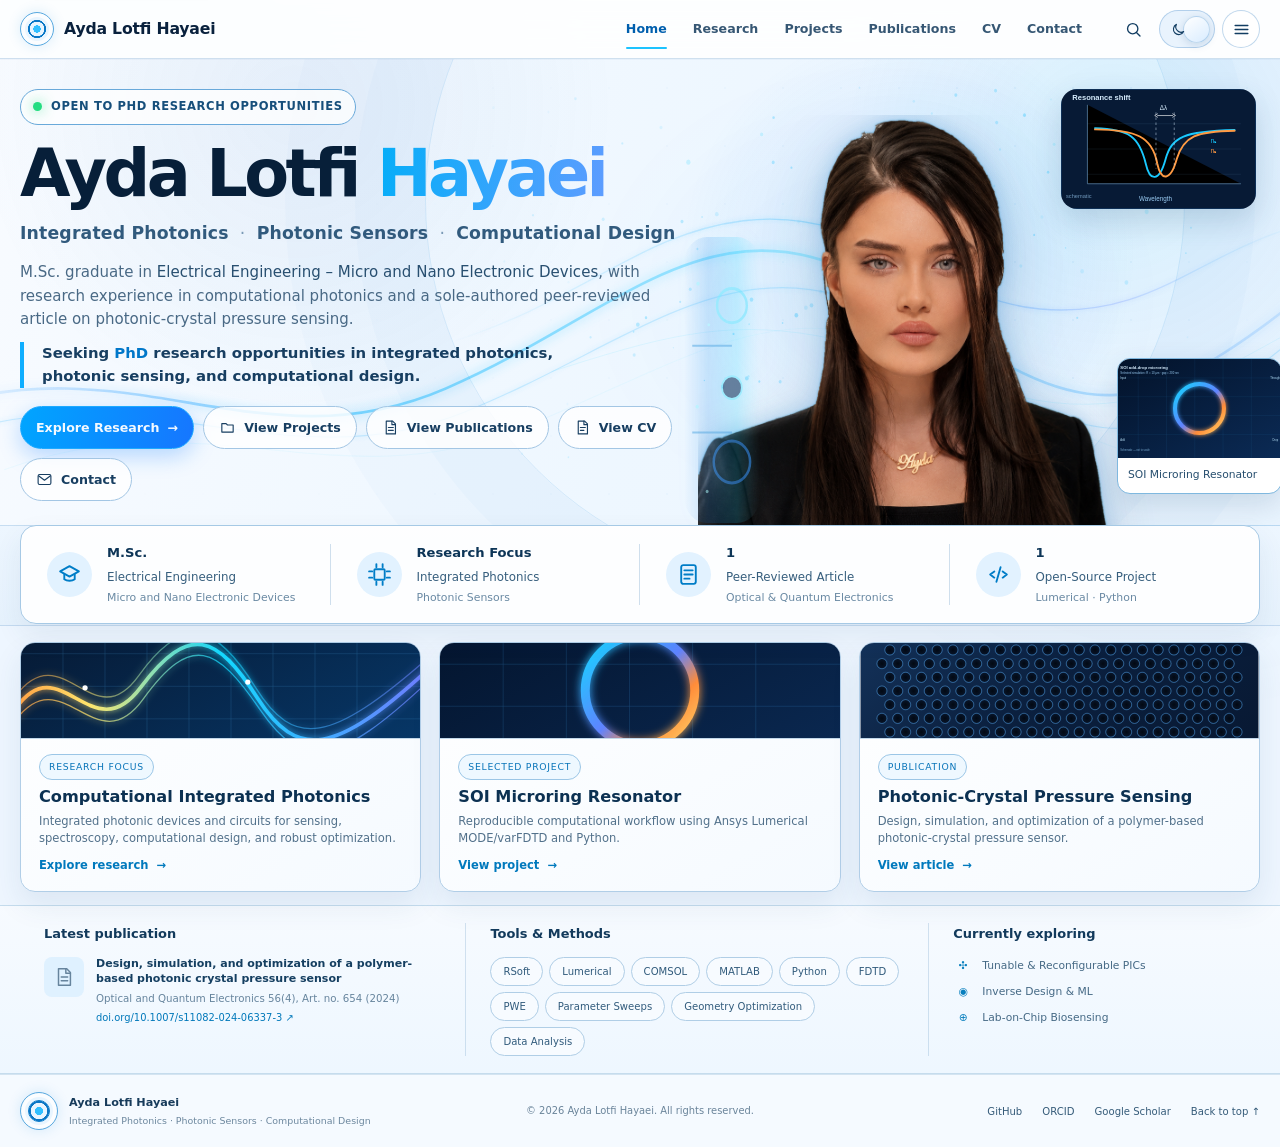
==== index.html @ 3aae4745 "Publish academic website v5" ====
<!DOCTYPE html>

<html data-theme="light" lang="en">
<head>
<meta charset="utf-8"/>
<meta content="width=device-width, initial-scale=1" name="viewport"/>
<meta content="Academic website of Ayda Lotfi Hayaei — integrated photonics, photonic sensors, computational design, peer-reviewed research, and reproducible photonics projects." name="description"/>
<meta content="light dark" name="color-scheme"/>
<meta content="#eef6ff" name="theme-color"/>
<title>Ayda Lotfi Hayaei | Integrated Photonics &amp; Photonic Sensors</title>
<link href="/favicon.svg" rel="icon" type="image/svg+xml"/>
<link href="/favicon.ico" rel="icon" sizes="any"/>
<script>(function(){document.documentElement.classList.add('js');try{var s=localStorage.getItem('ayda-theme');document.documentElement.dataset.theme=s||'light';}catch(e){document.documentElement.dataset.theme='light';}})();</script>
<link href="/assets/css/main.css" rel="stylesheet"/>
<script type="application/ld+json">{
  "@context":"https://schema.org",
  "@type":"Person",
  "name":"Ayda Lotfi Hayaei",
  "url":"https://aydalotfihayaei.github.io/",
  "email":"mailto:ayda.lotfi.hayaei@gmail.com",
  "sameAs":[
    "https://orcid.org/0009-0008-3706-7934",
    "https://scholar.google.com/citations?user=SgECeIUAAAAJ",
    "https://github.com/aydalotfihayaei"
  ],
  "knowsAbout":["Integrated photonics","Photonic sensors","Computational photonics","Photonic crystals","Microring resonators"]
}</script>
</head>
<body class="home-v3" id="top">
<a class="skip-link" href="#main-content">Skip to main content</a>
<header class="site-header" data-site-header="">
<div class="site-header__inner">
<a aria-label="Ayda Lotfi Hayaei home" class="site-brand" href="/">
<span aria-hidden="true" class="site-brand__mark"><span></span></span>
<span class="site-brand__text">Ayda Lotfi Hayaei</span>
</a>
<nav aria-label="Primary navigation" class="site-nav" data-site-nav="" id="primary-navigation">
<ul class="site-nav__list">
<li><a aria-current="page" class="site-nav__link" href="/">Home</a></li>
<li><a class="site-nav__link" href="/research/">Research</a></li>
<li><a class="site-nav__link" href="/projects/">Projects</a></li>
<li><a class="site-nav__link" href="/publications/">Publications</a></li>
<li><a class="site-nav__link" href="/cv/">CV</a></li>
<li><a class="site-nav__link" href="/contact/">Contact</a></li>
</ul>
</nav>
<div class="site-header__controls">
<button aria-label="Search this website" class="header-search-button" data-search-open="" title="Search" type="button">
<svg aria-hidden="true" viewbox="0 0 24 24"><circle cx="11" cy="11" r="6.5"></circle><path d="m16 16 4.2 4.2"></path></svg>
</button>
<button aria-label="Switch color theme" class="icon-button theme-toggle" data-theme-toggle="" title="Switch color theme" type="button">
<span class="theme-toggle__sun"><svg aria-hidden="true" viewbox="0 0 24 24"><circle cx="12" cy="12" r="4"></circle><path d="M12 2v2M12 20v2M4.93 4.93l1.41 1.41M17.66 17.66l1.41 1.41M2 12h2M20 12h2M4.93 19.07l1.41-1.41M17.66 6.34l1.41-1.41"></path></svg></span>
<span class="theme-toggle__moon"><svg aria-hidden="true" viewbox="0 0 24 24"><path d="M20.2 15.3A8.5 8.5 0 0 1 8.7 3.8 8.6 8.6 0 1 0 20.2 15.3Z"></path></svg></span>
</button>
<button aria-controls="primary-navigation" aria-expanded="false" aria-label="Open navigation" class="icon-button nav-toggle" data-nav-toggle="" title="Menu" type="button">
<svg aria-hidden="true" viewbox="0 0 24 24"><path d="M4 7h16M4 12h16M4 17h16"></path></svg>
</button>
</div>
</div>
</header>
<main class="home-main-v3" id="main-content">
<section aria-labelledby="hero-title" class="v3-hero">
<div aria-hidden="true" class="v3-hero__field"><svg aria-hidden="true" preserveaspectratio="none" viewbox="0 0 1536 470">
<defs>
<lineargradient id="heroWaveA" x1="0" x2="1"><stop stop-color="#0c78ff" stop-opacity="0"></stop><stop offset=".28" stop-color="#23baff"></stop><stop offset=".66" stop-color="#74e1ff"></stop><stop offset="1" stop-color="#1675ff" stop-opacity=".12"></stop></lineargradient>
<lineargradient id="heroWaveB" x1="0" x2="1"><stop stop-color="#18a8ff" stop-opacity="0"></stop><stop offset=".50" stop-color="#18b8ff" stop-opacity=".72"></stop><stop offset=".78" stop-color="#6689ff" stop-opacity=".55"></stop><stop offset="1" stop-color="#18a8ff" stop-opacity="0"></stop></lineargradient>
<filter height="260%" id="heroGlowStrong" width="140%" x="-20%" y="-80%"><fegaussianblur result="b" stddeviation="5.5"></fegaussianblur><femerge><femergenode in="b"></femergenode><femergenode in="SourceGraphic"></femergenode></femerge></filter>
<filter height="260%" id="heroGlowSoft" width="140%" x="-20%" y="-80%"><fegaussianblur result="b" stddeviation="2.6"></fegaussianblur><femerge><femergenode in="b"></femergenode><femergenode in="SourceGraphic"></femergenode></femerge></filter>
<radialgradient id="heroHalo"><stop offset="0" stop-color="#41d7ff" stop-opacity=".58"></stop><stop offset="1" stop-color="#1685ff" stop-opacity="0"></stop></radialgradient>
</defs>
<ellipse cx="1050" cy="238" fill="url(#heroHalo)" opacity=".12" rx="365" ry="250"></ellipse>
<path d="M-90 355 C155 282 310 414 535 332 S865 120 1088 245 S1355 386 1628 195" fill="none" filter="url(#heroGlowStrong)" stroke="url(#heroWaveA)" stroke-width="2.7"></path>
<path d="M-85 386 C162 306 335 431 557 356 S905 158 1121 286 S1388 402 1618 236" fill="none" filter="url(#heroGlowSoft)" stroke="#48bfff" stroke-opacity=".40" stroke-width="1.2"></path>
<path d="M5 414 C245 340 402 447 623 373 S950 213 1183 326 S1405 414 1594 299" fill="none" stroke="#9be8ff" stroke-opacity=".22" stroke-width="1.05"></path>
<path d="M535 287 C700 244 767 176 892 163 C1046 148 1118 242 1248 252 C1384 262 1437 195 1570 165" fill="none" filter="url(#heroGlowSoft)" stroke="url(#heroWaveB)" stroke-opacity=".78" stroke-width="1.35"></path>
<path d="M662 315 C789 281 866 262 981 279 C1102 296 1190 350 1306 348 C1421 346 1494 297 1577 263" fill="none" stroke="#47d6ff" stroke-opacity=".28" stroke-width=".8"></path>
<g><circle cx="1219.8" cy="395.0" fill="#43c9ff" opacity="0.38" r="0.8"></circle><circle cx="1425.0" cy="280.4" fill="#43c9ff" opacity="0.16" r="1.0"></circle><circle cx="602.1" cy="106.6" fill="#43c9ff" opacity="0.36" r="1.2"></circle><circle cx="1429.2" cy="170.1" fill="#43c9ff" opacity="0.50" r="1.0"></circle><circle cx="928.3" cy="59.1" fill="#43c9ff" opacity="0.62" r="1.5"></circle><circle cx="708.7" cy="280.4" fill="#43c9ff" opacity="0.37" r="1.2"></circle><circle cx="775.2" cy="260.7" fill="#43c9ff" opacity="0.63" r="1.5"></circle><circle cx="1196.0" cy="64.1" fill="#43c9ff" opacity="0.49" r="1.8"></circle><circle cx="816.2" cy="244.8" fill="#43c9ff" opacity="0.50" r="1.2"></circle><circle cx="638.3" cy="376.9" fill="#43c9ff" opacity="0.16" r="1.2"></circle><circle cx="1278.7" cy="190.4" fill="#43c9ff" opacity="0.48" r="0.8"></circle><circle cx="903.1" cy="375.3" fill="#43c9ff" opacity="0.57" r="2.2"></circle><circle cx="896.2" cy="321.9" fill="#43c9ff" opacity="0.62" r="2.2"></circle><circle cx="658.1" cy="53.4" fill="#43c9ff" opacity="0.11" r="1.2"></circle><circle cx="1118.2" cy="54.9" fill="#43c9ff" opacity="0.32" r="1.2"></circle><circle cx="871.6" cy="379.3" fill="#43c9ff" opacity="0.22" r="1.2"></circle><circle cx="842.5" cy="159.3" fill="#43c9ff" opacity="0.43" r="1.0"></circle><circle cx="1210.1" cy="366.5" fill="#43c9ff" opacity="0.24" r="1.8"></circle><circle cx="1174.8" cy="274.7" fill="#43c9ff" opacity="0.47" r="1.8"></circle><circle cx="1229.4" cy="56.6" fill="#43c9ff" opacity="0.72" r="1.8"></circle><circle cx="1225.0" cy="208.6" fill="#43c9ff" opacity="0.29" r="1.8"></circle><circle cx="1126.2" cy="275.8" fill="#43c9ff" opacity="0.41" r="1.2"></circle><circle cx="1423.1" cy="195.7" fill="#43c9ff" opacity="0.61" r="0.8"></circle><circle cx="626.5" cy="397.8" fill="#43c9ff" opacity="0.15" r="1.2"></circle><circle cx="1146.1" cy="125.1" fill="#43c9ff" opacity="0.39" r="1.5"></circle><circle cx="1113.6" cy="348.8" fill="#43c9ff" opacity="0.64" r="1.8"></circle><circle cx="760.3" cy="275.0" fill="#43c9ff" opacity="0.53" r="1.0"></circle><circle cx="828.3" cy="232.0" fill="#43c9ff" opacity="0.45" r="1.8"></circle><circle cx="967.1" cy="250.6" fill="#43c9ff" opacity="0.31" r="2.2"></circle><circle cx="1221.7" cy="403.7" fill="#43c9ff" opacity="0.54" r="2.2"></circle><circle cx="1031.4" cy="29.0" fill="#43c9ff" opacity="0.33" r="1.0"></circle><circle cx="1182.2" cy="289.1" fill="#43c9ff" opacity="0.36" r="1.8"></circle><circle cx="690.5" cy="40.0" fill="#43c9ff" opacity="0.25" r="1.5"></circle><circle cx="1081.8" cy="205.1" fill="#43c9ff" opacity="0.25" r="2.2"></circle><circle cx="1250.3" cy="159.3" fill="#43c9ff" opacity="0.20" r="1.8"></circle><circle cx="927.8" cy="104.2" fill="#43c9ff" opacity="0.59" r="1.8"></circle><circle cx="911.2" cy="325.0" fill="#43c9ff" opacity="0.61" r="1.2"></circle><circle cx="605.2" cy="204.0" fill="#43c9ff" opacity="0.16" r="1.2"></circle><circle cx="939.1" cy="266.0" fill="#43c9ff" opacity="0.59" r="1.0"></circle><circle cx="836.9" cy="191.5" fill="#43c9ff" opacity="0.49" r="1.2"></circle><circle cx="680.9" cy="347.7" fill="#43c9ff" opacity="0.11" r="1.2"></circle><circle cx="1298.6" cy="213.9" fill="#43c9ff" opacity="0.26" r="2.2"></circle><circle cx="1241.0" cy="177.3" fill="#43c9ff" opacity="0.65" r="1.2"></circle><circle cx="1257.7" cy="114.2" fill="#43c9ff" opacity="0.65" r="1.5"></circle><circle cx="1292.7" cy="260.9" fill="#43c9ff" opacity="0.54" r="1.2"></circle><circle cx="899.0" cy="267.4" fill="#43c9ff" opacity="0.43" r="1.0"></circle><circle cx="793.2" cy="69.1" fill="#43c9ff" opacity="0.21" r="1.8"></circle><circle cx="1035.7" cy="404.7" fill="#43c9ff" opacity="0.35" r="2.2"></circle><circle cx="1194.7" cy="31.9" fill="#43c9ff" opacity="0.52" r="1.8"></circle><circle cx="845.2" cy="324.0" fill="#43c9ff" opacity="0.71" r="0.8"></circle><circle cx="898.2" cy="319.7" fill="#43c9ff" opacity="0.37" r="1.2"></circle><circle cx="1200.0" cy="91.2" fill="#43c9ff" opacity="0.38" r="1.2"></circle><circle cx="955.6" cy="258.3" fill="#43c9ff" opacity="0.71" r="2.2"></circle><circle cx="639.6" cy="157.4" fill="#43c9ff" opacity="0.29" r="1.2"></circle><circle cx="761.0" cy="298.4" fill="#43c9ff" opacity="0.37" r="1.8"></circle><circle cx="746.8" cy="85.1" fill="#43c9ff" opacity="0.36" r="1.2"></circle><circle cx="1169.0" cy="194.4" fill="#43c9ff" opacity="0.24" r="1.0"></circle><circle cx="1468.9" cy="44.3" fill="#43c9ff" opacity="0.18" r="1.8"></circle><circle cx="603.0" cy="235.2" fill="#43c9ff" opacity="0.14" r="1.5"></circle><circle cx="592.1" cy="49.2" fill="#43c9ff" opacity="0.11" r="1.5"></circle><circle cx="860.2" cy="156.4" fill="#43c9ff" opacity="0.32" r="2.2"></circle><circle cx="1096.6" cy="42.7" fill="#43c9ff" opacity="0.29" r="1.5"></circle><circle cx="936.2" cy="325.4" fill="#43c9ff" opacity="0.53" r="1.8"></circle><circle cx="1351.7" cy="225.3" fill="#43c9ff" opacity="0.36" r="2.2"></circle><circle cx="985.0" cy="234.5" fill="#43c9ff" opacity="0.27" r="1.8"></circle><circle cx="765.4" cy="267.7" fill="#43c9ff" opacity="0.54" r="2.2"></circle><circle cx="867.3" cy="330.3" fill="#43c9ff" opacity="0.40" r="2.2"></circle><circle cx="1135.8" cy="381.8" fill="#43c9ff" opacity="0.34" r="2.2"></circle><circle cx="1254.3" cy="387.5" fill="#43c9ff" opacity="0.61" r="1.5"></circle><circle cx="646.5" cy="126.3" fill="#43c9ff" opacity="0.36" r="2.2"></circle><circle cx="1147.0" cy="36.4" fill="#43c9ff" opacity="0.58" r="1.8"></circle><circle cx="808.1" cy="291.0" fill="#43c9ff" opacity="0.30" r="0.8"></circle><circle cx="818.4" cy="163.9" fill="#43c9ff" opacity="0.53" r="1.8"></circle><circle cx="1375.9" cy="326.4" fill="#43c9ff" opacity="0.39" r="2.2"></circle><circle cx="1413.7" cy="383.1" fill="#43c9ff" opacity="0.49" r="1.2"></circle><circle cx="682.2" cy="224.9" fill="#43c9ff" opacity="0.11" r="1.2"></circle><circle cx="973.8" cy="248.3" fill="#43c9ff" opacity="0.49" r="2.2"></circle><circle cx="1469.7" cy="129.4" fill="#43c9ff" opacity="0.20" r="2.2"></circle><circle cx="958.3" cy="163.9" fill="#43c9ff" opacity="0.22" r="1.8"></circle><circle cx="901.8" cy="242.5" fill="#43c9ff" opacity="0.59" r="2.2"></circle><circle cx="723.8" cy="161.5" fill="#43c9ff" opacity="0.33" r="1.8"></circle><circle cx="880.2" cy="277.1" fill="#43c9ff" opacity="0.70" r="1.2"></circle><circle cx="1316.0" cy="132.1" fill="#43c9ff" opacity="0.61" r="2.2"></circle><circle cx="1331.7" cy="34.3" fill="#43c9ff" opacity="0.38" r="1.2"></circle><circle cx="949.7" cy="109.5" fill="#43c9ff" opacity="0.67" r="1.2"></circle><circle cx="896.4" cy="374.1" fill="#43c9ff" opacity="0.38" r="1.5"></circle><circle cx="1345.3" cy="354.8" fill="#43c9ff" opacity="0.24" r="2.2"></circle><circle cx="682.1" cy="401.5" fill="#43c9ff" opacity="0.30" r="1.0"></circle><circle cx="1193.1" cy="128.0" fill="#43c9ff" opacity="0.35" r="1.2"></circle><circle cx="1134.5" cy="257.0" fill="#43c9ff" opacity="0.28" r="1.8"></circle><circle cx="1261.3" cy="40.8" fill="#43c9ff" opacity="0.24" r="1.0"></circle><circle cx="1046.5" cy="316.4" fill="#43c9ff" opacity="0.19" r="0.8"></circle></g>
<g fill="#8be6ff" opacity=".66"><circle cx="826" cy="104" r="2.6"></circle><circle cx="914" cy="76" r="1.9"></circle><circle cx="1120" cy="112" r="2.2"></circle><circle cx="1265" cy="86" r="1.7"></circle><circle cx="1376" cy="154" r="2.4"></circle></g>
</svg></div>
<div class="v3-hero__inner">
<div class="v3-hero__copy">
<p class="v3-status"><span aria-hidden="true"></span>Open to PhD research opportunities</p>
<h1 id="hero-title">Ayda Lotfi <span>Hayaei</span></h1>
<p class="v3-identity">Integrated Photonics <b>·</b> Photonic Sensors <b>·</b> Computational Design</p>
<p class="v3-summary">M.Sc. graduate in <strong>Electrical Engineering – Micro and Nano Electronic Devices</strong>, with research experience in computational photonics and a sole-authored peer-reviewed article on photonic-crystal pressure sensing.</p>
<p class="v3-goal">Seeking <em>PhD</em> research opportunities in integrated photonics, photonic sensing, and computational design.</p>
<div aria-label="Primary actions" class="v3-actions">
<a class="v3-button v3-button--primary" href="/research/">Explore Research <span aria-hidden="true">→</span></a>
<a class="v3-button" href="/projects/"><svg aria-hidden="true" viewbox="0 0 24 24"><path d="M4 6.5h6l2 2h8v10H4z"></path></svg>View Projects</a>
<a class="v3-button" href="/publications/"><svg aria-hidden="true" viewbox="0 0 24 24"><path d="M6 3h9l4 4v14H6z"></path><path d="M14 3v5h5M9 12h7M9 16h7"></path></svg>View Publications</a>
<a class="v3-button" href="/cv/"><svg aria-hidden="true" viewbox="0 0 24 24"><path d="M6 3h9l4 4v14H6z"></path><path d="M14 3v5h5M9 12h7M9 16h5"></path></svg>View CV</a>
<a class="v3-button" href="/contact/"><svg aria-hidden="true" viewbox="0 0 24 24"><rect height="14" rx="2" width="18" x="3" y="5"></rect><path d="m4 7 8 6 8-6"></path></svg>Contact</a>
</div>
</div>
<div aria-label="Portrait and photonics research motifs" class="v3-hero__visual">
<div class="v3-resonance"><img alt="Schematic resonance-shift plot, explicitly not research data" src="/assets/generated/resonance-shift.svg"/></div>
<div class="v3-micro"><img alt="Schematic of the selected SOI add-drop microring design" src="/assets/generated/microring-schematic.svg"/><span>SOI Microring Resonator</span></div>
<picture class="v3-portrait">
<img alt="Portrait of Ayda Lotfi Hayaei" decoding="async" fetchpriority="high" height="1537" src="/assets/images/ayda-portrait-cutout-lossless.webp" width="1023"/>
</picture><div aria-hidden="true" class="v5-portrait-edge"><svg preserveaspectratio="none" viewbox="0 0 92 300"><defs><lineargradient id="rail" x1="0" x2="1" y1="0" y2="0"><stop stop-color="#0a74e8" stop-opacity="0"></stop><stop offset=".32" stop-color="#0a7ee9" stop-opacity=".78"></stop><stop offset=".7" stop-color="#22d5ff" stop-opacity=".88"></stop><stop offset="1" stop-color="#7eeaff" stop-opacity="0"></stop></lineargradient><filter id="railGlow"><fegaussianblur result="b" stddeviation="4"></fegaussianblur><femerge><femergenode in="b"></femergenode><femergenode in="SourceGraphic"></femergenode></femerge></filter></defs><rect fill="url(#rail)" height="300" opacity=".34" rx="28" width="92" x="0" y="0"></rect><path d="M58 18V282" filter="url(#railGlow)" opacity=".72" stroke="#45d8ff" stroke-width="3"></path><circle cx="58" cy="72" fill="none" r="18" stroke="#69e4ff" stroke-width="3"></circle><circle cx="58" cy="158" fill="#082d5a" r="12" stroke="#6ae6ff" stroke-width="2"></circle><circle cx="58" cy="236" fill="none" r="22" stroke="#399cff" stroke-width="3"></circle><path d="M10 114H58M10 205H58" opacity=".72" stroke="#238fda" stroke-width="2"></path><g fill="#9cf0ff"><circle cx="17" cy="49" r="2"></circle><circle cx="30" cy="92" r="1.6"></circle><circle cx="16" cy="178" r="2"></circle><circle cx="28" cy="267" r="1.8"></circle></g></svg></div>
</div>
</div>
</section>
<section aria-label="Academic overview" class="v3-metrics">
<div class="v3-metrics__inner">
<article><span class="v3-metric-icon"><svg aria-hidden="true" viewbox="0 0 24 24"><path d="m3 9 9-5 9 5-9 5-9-5Z"></path><path d="M7 12v4.5c2.5 2 7.5 2 10 0V12"></path></svg></span><div><strong>M.Sc.</strong><span>Electrical Engineering</span><small>Micro and Nano Electronic Devices</small></div></article>
<article><span class="v3-metric-icon"><svg aria-hidden="true" viewbox="0 0 24 24"><rect height="10" rx="1" width="10" x="7" y="7"></rect><path d="M9 2v3M15 2v3M9 19v3M15 19v3M2 9h3M2 15h3M19 9h3M19 15h3"></path></svg></span><div><strong>Research Focus</strong><span>Integrated Photonics</span><small>Photonic Sensors</small></div></article>
<article><span class="v3-metric-icon"><svg aria-hidden="true" viewbox="0 0 24 24"><rect height="18" rx="2" width="14" x="5" y="3"></rect><path d="M8 8h8M8 12h8M8 16h5"></path></svg></span><div><strong>1</strong><span>Peer-Reviewed Article</span><small>Optical &amp; Quantum Electronics</small></div></article>
<article><span class="v3-metric-icon"><svg aria-hidden="true" viewbox="0 0 24 24"><path d="m8 9-4 3 4 3M16 9l4 3-4 3M14 5l-4 14"></path></svg></span><div><strong>1</strong><span>Open-Source Project</span><small>Lumerical · Python</small></div></article>
</div>
</section>
<section aria-label="Featured work" class="v3-feature-grid">
<article class="v3-feature-card">
<div class="v3-feature-card__visual"><img alt="Decorative computational-photonics wave visualization; not simulation data" loading="lazy" src="/assets/generated/research-wave.svg"/></div>
<div class="v3-feature-card__body"><span class="v3-tag">Research Focus</span><h2>Computational Integrated Photonics</h2><p>Integrated photonic devices and circuits for sensing, spectroscopy, computational design, and robust optimization.</p><a href="/research/">Explore research <span aria-hidden="true">→</span></a></div>
</article>
<article class="v3-feature-card">
<div class="v3-feature-card__visual"><img alt="Schematic of the SOI add-drop microring project; not to scale" loading="lazy" src="/assets/generated/microring-schematic.svg"/></div>
<div class="v3-feature-card__body"><span class="v3-tag">Selected Project</span><h2>SOI Microring Resonator</h2><p>Reproducible computational workflow using Ansys Lumerical MODE/varFDTD and Python.</p><a href="/projects/soi-microring/">View project <span aria-hidden="true">→</span></a></div>
</article>
<article class="v3-feature-card">
<div class="v3-feature-card__visual"><img alt="Mathematically regular 21 by 23 triangular photonic-crystal lattice with hole radius r equals 0.33a" loading="lazy" src="/assets/generated/phc-lattice.svg"/></div>
<div class="v3-feature-card__body"><span class="v3-tag">Publication</span><h2>Photonic-Crystal Pressure Sensing</h2><p>Design, simulation, and optimization of a polymer-based photonic-crystal pressure sensor.</p><a href="/publications/">View article <span aria-hidden="true">→</span></a></div>
</article>
</section>
<section aria-label="Publication, methods, and current directions" class="v3-lower">
<div class="v3-lower__inner">
<article class="v3-lower__publication">
<h2>Latest publication</h2>
<div><span class="v3-doc-icon"><svg aria-hidden="true" viewbox="0 0 24 24"><path d="M6 3h9l4 4v14H6z"></path><path d="M14 3v5h5M9 12h7M9 16h7"></path></svg></span><p><strong>Design, simulation, and optimization of a polymer-based photonic crystal pressure sensor</strong><span>Optical and Quantum Electronics 56(4), Art. no. 654 (2024)</span><a href="https://doi.org/10.1007/s11082-024-06337-3" rel="noopener noreferrer" target="_blank">doi.org/10.1007/s11082-024-06337-3 ↗</a></p></div>
</article>
<article class="v3-lower__methods">
<h2>Tools &amp; Methods</h2>
<div class="v3-chips"><span>RSoft</span><span>Lumerical</span><span>COMSOL</span><span>MATLAB</span><span>Python</span><span>FDTD</span><span>PWE</span><span>Parameter Sweeps</span><span>Geometry Optimization</span><span>Data Analysis</span></div>
</article>
<article class="v3-lower__exploring">
<h2>Currently exploring</h2>
<ul><li><span>✣</span>Tunable &amp; Reconfigurable PICs</li><li><span>◉</span>Inverse Design &amp; ML</li><li><span>⊕</span>Lab-on-Chip Biosensing</li></ul>
</article>
</div>
</section>
</main>
<footer class="v3-footer">
<div class="v3-footer__inner">
<div class="v3-footer__identity"><span aria-hidden="true" class="site-brand__mark"><span></span></span><p><strong>Ayda Lotfi Hayaei</strong><span>Integrated Photonics · Photonic Sensors · Computational Design</span></p></div>
<p class="v3-footer__copyright">© 2026 Ayda Lotfi Hayaei. All rights reserved.</p>
<nav aria-label="Academic profile links" class="v3-footer__links">
<a href="https://github.com/aydalotfihayaei" rel="noopener noreferrer" target="_blank">GitHub</a>
<a href="https://orcid.org/0009-0008-3706-7934" rel="noopener noreferrer" target="_blank">ORCID</a>
<a href="https://scholar.google.com/citations?user=SgECeIUAAAAJ" rel="noopener noreferrer" target="_blank">Google Scholar</a>
<a href="#top">Back to top ↑</a>
</nav>
</div>
</footer>
<a aria-label="Back to top" class="floating-top" data-back-to-top="" href="#top" title="Back to top"><svg aria-hidden="true" viewbox="0 0 24 24"><path d="m6 15 6-6 6 6"></path><path d="M12 9v11"></path></svg></a>
<div class="site-search" data-search-modal="" hidden="">
<button aria-label="Close search" class="site-search__backdrop" data-search-close="" type="button"></button>
<section aria-labelledby="site-search-title" aria-modal="true" class="site-search__dialog" role="dialog">
<div class="site-search__head"><h2 id="site-search-title">Search this website</h2><button aria-label="Close search" data-search-close="" type="button">×</button></div>
<label for="site-search-input">Search pages and topics</label>
<input autocomplete="off" data-search-input="" id="site-search-input" placeholder="e.g. microring, photonic crystal, CV" type="search"/>
<div aria-live="polite" class="site-search__results" data-search-results=""></div>
</section>
</div>
<script defer="" src="/assets/js/main.js"></script>
</body>
</html>
---- assets/css/main.css ----
:root {
    --color-background: #f8fafc;
    --color-surface: #ffffff;
    --color-border: #e2e8f0;
    --color-text: #0f172a;
    --color-text-muted: #475569;
    --color-accent: #1d4ed8;

    --content-width: 1200px;
    --page-padding: 24px;
}

*,
*::before,
*::after {
    box-sizing: border-box;
}

html {
    font-size: 100%;
}

body {
    margin: 0;
    background: var(--color-background);
    color: var(--color-text);
    font-family:
        Inter,
        ui-sans-serif,
        system-ui,
        -apple-system,
        BlinkMacSystemFont,
        "Segoe UI",
        sans-serif;
    font-size: 1rem;
    line-height: 1.7;
}

main {
    width: min(
        calc(100% - (2 * var(--page-padding))),
        var(--content-width)
    );
    margin-inline: auto;
    padding-block: 64px;
}

h1 {
    margin: 0 0 16px;
    font-size: clamp(2.25rem, 5vw, 4.5rem);
    line-height: 1.1;
    letter-spacing: -0.03em;
}

p {
    margin: 0;
    color: var(--color-text-muted);
    font-size: 1.125rem;
}

/* Accessibility */

.skip-link {
    position: fixed;
    top: 12px;
    left: 12px;
    z-index: 1000;
    padding: 10px 14px;
    border-radius: 8px;
    background: var(--color-text);
    color: var(--color-surface);
    font-weight: 600;
    text-decoration: none;
    transform: translateY(-200%);
    transition: transform 160ms ease;
}

.skip-link:focus {
    transform: translateY(0);
}


/* Site header */

.site-header {
    background: var(--color-surface);
    border-bottom: 1px solid #e2e8f0;
}

.site-header__inner {
    width: min(
        calc(100% - (2 * var(--page-padding))),
        var(--content-width)
    );
    margin-inline: auto;
    padding-block: 18px;
}

.site-brand {
    display: inline-block;
    color: var(--color-text);
    font-size: 1.125rem;
    font-weight: 700;
    line-height: 1.2;
    text-decoration: none;
}

.site-nav {
    margin-top: 18px;
}

.site-nav__list {
    display: flex;
    flex-wrap: wrap;
    gap: 8px 20px;
    margin: 0;
    padding: 0;
    list-style: none;
}

.site-nav__link {
    display: inline-block;
    padding-block: 6px;
    color: var(--color-text-muted);
    font-size: 0.9375rem;
    font-weight: 500;
    text-decoration: none;
}

.site-nav__link:hover {
    color: var(--color-text);
}

.site-nav__link:focus-visible,
.site-brand:focus-visible {
    outline: 3px solid var(--color-accent);
    outline-offset: 4px;
    border-radius: 4px;
}

.site-nav__link[aria-current="page"] {
    color: var(--color-accent);
    font-weight: 650;
}


/* Hero */

.hero {
    padding-block: 24px;
}

.hero__content {
    max-width: 850px;
}

.hero__identity {
    max-width: 720px;
}


/* Larger screens */

@media (min-width: 800px) {
    .site-header__inner {
        display: flex;
        align-items: center;
        justify-content: space-between;
        gap: 32px;
    }

    .site-nav {
        margin-top: 0;
    }

    .site-nav__list {
        flex-wrap: nowrap;
    }

    .hero {
        padding-block: 40px;
    }
}

/* Hero content */

.hero__identity {
    margin-top: 20px;
    color: var(--color-text-muted);
    font-size: 1.125rem;
    font-weight: 500;
    line-height: 1.6;
}

.hero__summary {
    max-width: 760px;
    margin-top: 32px;
    color: var(--color-text-muted);
    font-size: 1.0625rem;
    line-height: 1.75;
}

.hero__goal {
    max-width: 760px;
    margin-top: 14px;
    color: var(--color-text);
    font-size: 1.0625rem;
    font-weight: 500;
    line-height: 1.75;
}

.hero__actions {
    display: flex;
    flex-wrap: wrap;
    gap: 12px;
    margin-top: 32px;
}


/* Buttons */

.button {
    display: inline-flex;
    align-items: center;
    justify-content: center;
    min-height: 44px;
    padding: 10px 16px;
    border: 1px solid transparent;
    border-radius: 9px;
    font-size: 0.9375rem;
    font-weight: 600;
    line-height: 1.2;
    text-decoration: none;
    transition:
        background-color 160ms ease,
        border-color 160ms ease,
        color 160ms ease,
        transform 160ms ease;
}

.button--primary {
    background: var(--color-accent);
    color: #ffffff;
}

.button--primary:hover {
    background: #1e40af;
}

.button--secondary {
    border-color: #cbd5e1;
    background: var(--color-surface);
    color: var(--color-text);
}

.button--secondary:hover {
    border-color: #94a3b8;
    background: #f1f5f9;
}

.button--text {
    color: var(--color-accent);
}

.button--text:hover {
    background: #eff6ff;
}

.button:focus-visible {
    outline: 3px solid var(--color-accent);
    outline-offset: 3px;
}

.button:active {
    transform: translateY(1px);
}

/* Visually hidden content */

.visually-hidden {
    position: absolute;
    width: 1px;
    height: 1px;
    padding: 0;
    margin: -1px;
    overflow: hidden;
    clip: rect(0, 0, 0, 0);
    clip-path: inset(50%);
    white-space: nowrap;
    border: 0;
}


/* Home overview */

.home-overview {
    padding-block: 24px 80px;
}

.home-overview__grid {
    display: grid;
    grid-template-columns: repeat(auto-fit, minmax(260px, 1fr));
    gap: 20px;
}

.overview-card {
    display: flex;
    flex-direction: column;
    min-height: 100%;
    padding: 28px;
    border: 1px solid #e2e8f0;
    border-radius: 14px;
    background: var(--color-surface);
}

.overview-card__eyebrow {
    margin: 0 0 12px;
    color: var(--color-accent);
    font-size: 0.8125rem;
    font-weight: 700;
    line-height: 1.4;
    letter-spacing: 0.06em;
    text-transform: uppercase;
}

.overview-card__title {
    margin: 0;
    color: var(--color-text);
    font-size: 1.375rem;
    line-height: 1.3;
    letter-spacing: -0.015em;
}

.overview-card__text {
    margin-top: 16px;
    color: var(--color-text-muted);
    font-size: 1rem;
    line-height: 1.7;
}

.overview-card__link {
    align-self: flex-start;
    margin-top: auto;
    padding-top: 24px;
    color: var(--color-accent);
    font-size: 0.9375rem;
    font-weight: 650;
    text-decoration: none;
}

.overview-card__link:hover {
    text-decoration: underline;
    text-underline-offset: 4px;
}

.overview-card__link:focus-visible {
    outline: 3px solid var(--color-accent);
    outline-offset: 4px;
    border-radius: 4px;
}

/* =========================================================
   Site footer
   ========================================================= */

.site-footer {
  margin-top: 72px;
  background: var(--color-surface);
  border-top: 1px solid var(--color-border);
}

.site-footer__inner {
  width: min(
    calc(100% - (2 * var(--page-padding))),
    var(--content-width)
  );
  margin-inline: auto;
  padding-block: 32px 28px;

  display: grid;
  grid-template-columns: minmax(0, 1fr) auto;
  column-gap: 48px;
  row-gap: 22px;
  align-items: start;
}

.site-footer__identity {
  min-width: 0;
}

.site-footer__name {
  margin: 0 0 6px;
  color: var(--color-text);
  font-size: 1rem;
  font-weight: 700;
  line-height: 1.4;
}

.site-footer__focus {
  margin: 0;
  color: var(--color-text-muted);
  font-size: 0.925rem;
  line-height: 1.6;
}

.site-footer__links {
  display: flex;
  flex-wrap: wrap;
  justify-content: flex-end;
  align-items: center;
  gap: 10px 22px;
}

.site-footer__links a {
  color: var(--color-accent);
  font-size: 0.925rem;
  font-weight: 600;
  text-decoration: none;
}

.site-footer__links a:hover {
  text-decoration: underline;
  text-underline-offset: 0.2em;
}

.site-footer__copyright {
  grid-column: 1 / -1;

  margin: 0;
  padding-top: 18px;
  border-top: 1px solid var(--color-border);

  color: var(--color-text-muted);
  font-size: 0.875rem;
  line-height: 1.5;
}


/* =========================================================
   Site footer — responsive
   ========================================================= */

@media (max-width: 720px) {
  .site-footer {
    margin-top: 56px;
  }

  .site-footer__inner {
    padding-block: 28px 24px;

    grid-template-columns: 1fr;
    row-gap: 20px;
  }

  .site-footer__links {
    justify-content: flex-start;
    gap: 10px 20px;
  }

  .site-footer__copyright {
    grid-column: 1;
    padding-top: 16px;
  }
}

/* =========================================================
   Research page
   ========================================================= */

.research-page {
  min-width: 0;
}


/* Research intro
   --------------------------------------------------------- */

.research-intro {
  padding-block: 88px 72px;
}

.research-intro__inner,
.research-section__inner {
  width: min(
    calc(100% - (2 * var(--page-padding))),
    var(--content-width)
  );
  margin-inline: auto;
}

.research-intro__eyebrow,
.research-section__eyebrow,
.research-experience-card__type {
  margin: 0 0 14px;

  color: var(--color-accent);
  font-size: 0.8rem;
  font-weight: 700;
  line-height: 1.4;

  letter-spacing: 0.08em;
  text-transform: uppercase;
}

.research-intro h1 {
  max-width: 1060px;
  margin: 0;

  color: var(--color-text);
  font-size: clamp(2.75rem, 5.4vw, 4.75rem);
  font-weight: 700;
  line-height: 1.04;
  letter-spacing: -0.035em;
}

.research-intro__lead {
  max-width: 900px;
  margin: 30px 0 0;

  color: var(--color-text-muted);
  font-size: 1.075rem;
  line-height: 1.75;
}


/* Shared research sections
   --------------------------------------------------------- */

.research-profile,
.research-directions,
.research-experience {
  padding-block: 72px;
  border-top: 1px solid var(--color-border);
}

.research-section__heading {
  max-width: 720px;
  margin-bottom: 36px;
}

.research-section__heading h2 {
  margin: 0;

  color: var(--color-text);
  font-size: clamp(1.75rem, 3vw, 2.35rem);
  font-weight: 700;
  line-height: 1.18;
  letter-spacing: -0.02em;
}

.research-section__intro {
  max-width: 760px;
  margin: 18px 0 0;

  color: var(--color-text-muted);
  font-size: 1rem;
  line-height: 1.75;
}


/* Research profile
   --------------------------------------------------------- */

.research-profile .research-section__inner {
  display: grid;
  grid-template-columns: minmax(220px, 0.72fr) minmax(0, 1.28fr);
  gap: 72px;
  align-items: start;
}

.research-profile .research-section__heading {
  margin-bottom: 0;
}

.research-profile__content {
  max-width: 760px;

  color: var(--color-text-muted);
  font-size: 1.05rem;
  line-height: 1.8;
}

.research-profile__content p {
  margin: 0;
}

.research-profile__content p + p {
  margin-top: 20px;
}


/* Research directions
   --------------------------------------------------------- */

.research-directions__grid {
  display: grid;
  grid-template-columns: repeat(2, minmax(0, 1fr));
  gap: 20px;
}

.research-direction {
  min-width: 0;
  padding: 28px;

  background: var(--color-surface);
  border: 1px solid var(--color-border);
  border-radius: 16px;
}

.research-direction__title {
  margin: 0;

  color: var(--color-text);
  font-size: 1.125rem;
  font-weight: 700;
  line-height: 1.4;
}

.research-direction__text {
  margin: 14px 0 0;

  color: var(--color-text-muted);
  font-size: 0.975rem;
  line-height: 1.7;
}


/* Research experience
   --------------------------------------------------------- */

.research-experience__list {
  display: grid;
  grid-template-columns: repeat(2, minmax(0, 1fr));
  gap: 20px;
}

.research-experience-card {
  min-width: 0;
  padding: 30px;

  display: flex;
  flex-direction: column;

  background: var(--color-surface);
  border: 1px solid var(--color-border);
  border-radius: 16px;
}

.research-experience-card__type {
  margin-bottom: 12px;
}

.research-experience-card__title {
  margin: 0;

  color: var(--color-text);
  font-size: 1.25rem;
  font-weight: 700;
  line-height: 1.4;
}

.research-experience-card__text {
  margin: 18px 0 0;

  color: var(--color-text-muted);
  font-size: 0.975rem;
  line-height: 1.75;
}

.research-experience-card__meta {
  margin: 22px 0 0;
  padding-top: 18px;

  border-top: 1px solid var(--color-border);

  color: var(--color-text-muted);
  font-size: 0.875rem;
  line-height: 1.6;
}

.research-experience-card__link {
  align-self: flex-start;
  margin-top: auto;
  padding-top: 24px;

  color: var(--color-accent);
  font-size: 0.95rem;
  font-weight: 650;
  text-decoration: none;
}

.research-experience-card__link:hover {
  text-decoration: underline;
  text-underline-offset: 0.2em;
}


/* Research page — tablet
   --------------------------------------------------------- */

@media (max-width: 900px) {
  .research-intro {
    padding-block: 72px 60px;
  }

  .research-profile,
  .research-directions,
  .research-experience {
    padding-block: 60px;
  }

  .research-profile .research-section__inner {
    grid-template-columns: 1fr;
    gap: 28px;
  }

  .research-profile .research-section__heading {
    margin-bottom: 0;
  }
}


/* Research page — mobile
   --------------------------------------------------------- */

@media (max-width: 720px) {
  .research-intro {
    padding-block: 56px 48px;
  }

  .research-intro h1 {
    font-size: clamp(2.25rem, 12vw, 3.25rem);
    line-height: 1.08;
  }

  .research-intro__lead {
    margin-top: 24px;
    font-size: 1rem;
  }

  .research-profile,
  .research-directions,
  .research-experience {
    padding-block: 48px;
  }

  .research-section__heading {
    margin-bottom: 28px;
  }

  .research-directions__grid,
  .research-experience__list {
    grid-template-columns: 1fr;
  }

  .research-direction,
  .research-experience-card {
    padding: 24px;
  }
}

/* =========================================================
   Projects page
   ========================================================= */

.projects-page {
  min-width: 0;
}

/* Projects intro
   --------------------------------------------------------- */

.projects-intro {
  padding: 88px 72px 72px;
}

.projects-intro__inner,
.projects-section__inner {
  width: min(100%, var(--content-width));
  margin-inline: auto;
}

.projects-intro__inner {
  padding-bottom: 72px;
  border-bottom: 1px solid var(--color-border);
}

.projects-intro__eyebrow,
.projects-section__eyebrow,
.project-feature__type,
.project-feature__results-eyebrow {
  margin: 0 0 16px;
  color: var(--color-accent);
  font-size: 0.8rem;
  font-weight: 700;
  letter-spacing: 0.08em;
  text-transform: uppercase;
}

.projects-intro h1 {
  max-width: 920px;
  margin: 0;
  color: var(--color-text);
  font-size: clamp(2.75rem, 5vw, 4.75rem);
  line-height: 1.02;
  letter-spacing: -0.045em;
}

.projects-intro__lead {
  max-width: 820px;
  margin: 28px 0 0;
  color: var(--color-text-muted);
  font-size: 1.08rem;
  line-height: 1.75;
}

/* Shared Projects sections
   --------------------------------------------------------- */

.projects-featured,
.projects-workflow,
.projects-scope {
  padding: 0 72px 72px;
}

.projects-workflow .projects-section__inner,
.projects-scope .projects-section__inner {
  padding-top: 72px;
  border-top: 1px solid var(--color-border);
}

.projects-section__heading {
  max-width: 820px;
}

.projects-section__heading h2 {
  margin: 0;
  color: var(--color-text);
  font-size: clamp(1.75rem, 3vw, 2.5rem);
  line-height: 1.15;
  letter-spacing: -0.025em;
}

.projects-section__intro {
  margin: 20px 0 0;
  color: var(--color-text-muted);
  font-size: 1rem;
  line-height: 1.75;
}

/* Featured project
   --------------------------------------------------------- */

.project-feature {
  display: grid;
  grid-template-columns: minmax(0, 1.35fr) minmax(300px, 0.65fr);
  gap: 32px;
  margin-top: 36px;
  padding: 32px;
  background: var(--color-surface);
  border: 1px solid var(--color-border);
  border-radius: 16px;
}

.project-feature__content {
  min-width: 0;
}

.project-feature__title {
  margin: 0;
  color: var(--color-text);
  font-size: clamp(1.65rem, 2.5vw, 2.25rem);
  line-height: 1.15;
  letter-spacing: -0.025em;
}

.project-feature__summary {
  max-width: 680px;
  margin: 20px 0 0;
  color: var(--color-text-muted);
  line-height: 1.75;
}

.project-feature__tools {
  display: flex;
  flex-wrap: wrap;
  gap: 8px 0;
  margin-top: 24px;
  color: var(--color-text-muted);
  font-size: 0.92rem;
  font-weight: 600;
}

.project-feature__tools span {
  display: inline-flex;
  align-items: center;
}

.project-feature__tools span:not(:last-child)::after {
  content: "·";
  margin-inline: 10px;
  color: var(--color-border);
}

.project-feature__actions {
  display: flex;
  flex-wrap: wrap;
  align-items: center;
  gap: 14px 22px;
  margin-top: 30px;
}

.project-feature__link {
  color: var(--color-accent);
  font-weight: 650;
  text-decoration-thickness: 1px;
  text-underline-offset: 4px;
}

.project-feature__link--primary {
  display: inline-flex;
  min-height: 44px;
  align-items: center;
  padding: 0 18px;
  border: 1px solid var(--color-accent);
  border-radius: 10px;
  text-decoration: none;
}

/* Numerical results
   --------------------------------------------------------- */

.project-feature__results {
  min-width: 0;
  padding: 28px;
  background: var(--color-background);
  border: 1px solid var(--color-border);
  border-radius: 14px;
}

.project-feature__results h3 {
  margin: 0;
  color: var(--color-text);
  font-size: 1.35rem;
  line-height: 1.25;
}

.project-metrics {
  display: grid;
  grid-template-columns: repeat(2, minmax(0, 1fr));
  margin: 26px 0 0;
}

.project-metric {
  min-width: 0;
  padding: 18px 14px;
  border-top: 1px solid var(--color-border);
}

.project-metric:nth-child(odd) {
  padding-left: 0;
}

.project-metric:nth-child(even) {
  padding-right: 0;
}

.project-metric dt {
  margin: 0;
  color: var(--color-text-muted);
  font-size: 0.82rem;
  line-height: 1.4;
}

.project-metric dd {
  margin: 7px 0 0;
  color: var(--color-text);
  font-size: 1.08rem;
  font-weight: 700;
  line-height: 1.3;
}

/* Workflow
   --------------------------------------------------------- */

.project-workflow {
  display: grid;
  grid-template-columns: repeat(2, minmax(0, 1fr));
  gap: 18px;
  margin: 36px 0 0;
  padding: 0;
  list-style: none;
}

.project-workflow > li {
  display: grid;
  grid-template-columns: auto minmax(0, 1fr);
  gap: 18px;
  min-width: 0;
  padding: 26px;
  background: var(--color-surface);
  border: 1px solid var(--color-border);
  border-radius: 16px;
}

.project-workflow__number {
  color: var(--color-accent);
  font-size: 0.82rem;
  font-weight: 700;
  letter-spacing: 0.08em;
}

.project-workflow h3 {
  margin: 0;
  color: var(--color-text);
  font-size: 1.05rem;
  line-height: 1.35;
}

.project-workflow p {
  margin: 12px 0 0;
  color: var(--color-text-muted);
  line-height: 1.65;
}

/* Scope
   --------------------------------------------------------- */

.projects-scope__layout {
  display: grid;
  grid-template-columns: minmax(220px, 0.72fr) minmax(0, 1.28fr);
  gap: 64px;
  align-items: start;
}

.projects-scope__content {
  max-width: 760px;
}

.projects-scope__content p {
  margin: 0;
  color: var(--color-text-muted);
  line-height: 1.75;
}

.projects-scope__content p + p {
  margin-top: 18px;
}

/* Tablet
   --------------------------------------------------------- */

@media (max-width: 900px) {
  .project-feature {
    grid-template-columns: 1fr;
  }

  .projects-scope__layout {
    grid-template-columns: 1fr;
    gap: 28px;
  }
}

/* Mobile
   --------------------------------------------------------- */

@media (max-width: 720px) {
  .projects-intro {
    padding: 64px var(--page-padding) 52px;
  }

  .projects-intro__inner {
    padding-bottom: 52px;
  }

  .projects-intro h1 {
    font-size: clamp(2.35rem, 12vw, 3.3rem);
  }

  .projects-featured,
  .projects-workflow,
  .projects-scope {
    padding-inline: var(--page-padding);
    padding-bottom: 52px;
  }

  .projects-workflow .projects-section__inner,
  .projects-scope .projects-section__inner {
    padding-top: 52px;
  }

  .project-feature {
    gap: 24px;
    margin-top: 28px;
    padding: 22px;
    border-radius: 14px;
  }

  .project-feature__results {
    padding: 22px;
  }

  .project-metrics {
    grid-template-columns: 1fr;
  }

  .project-metric,
  .project-metric:nth-child(odd),
  .project-metric:nth-child(even) {
    padding: 16px 0;
  }

  .project-feature__actions {
    align-items: flex-start;
    flex-direction: column;
  }

  .project-workflow {
    grid-template-columns: 1fr;
  }

  .project-workflow > li {
    padding: 22px;
  }
}

/* =========================================================
   SOI Microring — Project detail page
   ========================================================= */

.project-page {
  min-width: 0;
}

.project-page__inner {
  width: min(100%, var(--content-width));
  margin-inline: auto;
}

/* Project hero
   --------------------------------------------------------- */

.project-hero {
  padding: 88px 72px 72px;
}

.project-hero__eyebrow,
.project-section__eyebrow {
  margin: 0 0 16px;
  color: var(--color-accent);
  font-size: 0.8rem;
  font-weight: 700;
  letter-spacing: 0.08em;
  text-transform: uppercase;
}

.project-hero h1 {
  max-width: 980px;
  margin: 0;
  color: var(--color-text);
  font-size: clamp(3rem, 5.6vw, 5.25rem);
  line-height: 1.01;
  letter-spacing: -0.05em;
}

.project-hero__lead {
  max-width: 900px;
  margin: 28px 0 0;
  color: var(--color-text-muted);
  font-size: 1.08rem;
  line-height: 1.75;
}

.project-hero__actions {
  display: flex;
  flex-wrap: wrap;
  align-items: center;
  gap: 14px 22px;
  margin-top: 32px;
}

.project-hero__primary-link {
  display: inline-flex;
  min-height: 44px;
  align-items: center;
  padding: 0 18px;
  color: #ffffff;
  background: var(--color-accent);
  border: 1px solid var(--color-accent);
  border-radius: 10px;
  font-weight: 650;
  text-decoration: none;
}

.project-hero__secondary-link {
  color: var(--color-accent);
  font-weight: 650;
  text-decoration-thickness: 1px;
  text-underline-offset: 4px;
}

.project-hero__facts {
  display: grid;
  grid-template-columns: repeat(4, minmax(0, 1fr));
  gap: 14px;
  margin: 48px 0 0;
}

.project-hero__facts > div {
  min-width: 0;
  padding: 22px;
  background: var(--color-surface);
  border: 1px solid var(--color-border);
  border-radius: 14px;
}

.project-hero__facts dt {
  margin: 0;
  color: var(--color-text-muted);
  font-size: 0.8rem;
  line-height: 1.4;
}

.project-hero__facts dd {
  margin: 8px 0 0;
  color: var(--color-text);
  font-weight: 700;
  line-height: 1.45;
}

/* Shared project-detail sections
   --------------------------------------------------------- */

.project-overview,
.project-design,
.project-results,
.project-method,
.project-validation,
.project-checks,
.project-reproducibility,
.project-limitations {
  padding: 0 72px 72px;
}

.project-section {
  padding-top: 72px;
  border-top: 1px solid var(--color-border);
}

.project-section__heading {
  max-width: 820px;
}

.project-section__heading h2 {
  margin: 0;
  color: var(--color-text);
  font-size: clamp(1.8rem, 3vw, 2.55rem);
  line-height: 1.15;
  letter-spacing: -0.03em;
}

.project-section__intro {
  max-width: 760px;
  margin: 20px 0 0;
  color: var(--color-text-muted);
  line-height: 1.75;
}

/* Overview
   --------------------------------------------------------- */

.project-overview .project-section {
  display: grid;
  grid-template-columns: minmax(230px, 0.72fr) minmax(0, 1.28fr);
  gap: 64px;
  align-items: start;
}

.project-overview__content {
  max-width: 760px;
}

.project-overview__content p {
  margin: 0;
  color: var(--color-text-muted);
  line-height: 1.8;
}

.project-overview__content p + p {
  margin-top: 20px;
}

/* Final design parameters
   --------------------------------------------------------- */

.project-specs {
  display: grid;
  grid-template-columns: repeat(4, minmax(0, 1fr));
  gap: 14px;
  margin: 36px 0 0;
}

.project-spec {
  min-width: 0;
  padding: 24px;
  background: var(--color-surface);
  border: 1px solid var(--color-border);
  border-radius: 14px;
}

.project-spec dt {
  margin: 0;
  color: var(--color-text-muted);
  font-size: 0.82rem;
  line-height: 1.45;
}

.project-spec dd {
  margin: 9px 0 0;
  color: var(--color-text);
  font-size: 1.05rem;
  font-weight: 700;
  line-height: 1.4;
}

/* Numerical results
   --------------------------------------------------------- */

.project-results__grid {
  display: grid;
  grid-template-columns: repeat(3, minmax(0, 1fr));
  gap: 14px;
  margin: 36px 0 0;
}

.project-result {
  min-width: 0;
  padding: 30px 26px;
  background: var(--color-surface);
  border: 1px solid var(--color-border);
  border-radius: 14px;
}

.project-result dt {
  margin: 0;
  color: var(--color-text-muted);
  font-size: 0.86rem;
  line-height: 1.45;
}

.project-result dd {
  margin: 10px 0 0;
  color: var(--color-text);
  font-size: clamp(1.35rem, 2vw, 1.7rem);
  font-weight: 700;
  line-height: 1.25;
}

/* Methodology
   --------------------------------------------------------- */

.project-method__steps {
  display: grid;
  grid-template-columns: repeat(3, minmax(0, 1fr));
  gap: 16px;
  margin: 36px 0 0;
  padding: 0;
  list-style: none;
}

.project-method__steps > li {
  display: grid;
  grid-template-columns: auto minmax(0, 1fr);
  gap: 16px;
  min-width: 0;
  padding: 24px;
  background: var(--color-surface);
  border: 1px solid var(--color-border);
  border-radius: 14px;
}

.project-method__number {
  margin: 2px 0 0;
  color: var(--color-accent);
  font-size: 0.8rem;
  font-weight: 700;
  letter-spacing: 0.08em;
  line-height: 1.4;
}

.project-method__steps h3 {
  margin: 0;
  color: var(--color-text);
  font-size: 1rem;
  line-height: 1.4;
}

.project-method__steps li div > p {
  margin: 12px 0 0;
  color: var(--color-text-muted);
  line-height: 1.65;
}

/* Numerical validation table
   --------------------------------------------------------- */

.project-validation__table-wrapper {
  max-width: 100%;
  margin-top: 36px;
  overflow-x: auto;
  background: var(--color-surface);
  border: 1px solid var(--color-border);
  border-radius: 14px;
}

.project-validation__table {
  width: 100%;
  min-width: 720px;
  border-collapse: collapse;
  color: var(--color-text);
}

.project-validation__table th,
.project-validation__table td {
  padding: 18px 20px;
  border-bottom: 1px solid var(--color-border);
  text-align: left;
  vertical-align: top;
}

.project-validation__table thead th {
  color: var(--color-text);
  background: var(--color-background);
  font-size: 0.82rem;
  font-weight: 700;
}

.project-validation__table tbody th {
  font-weight: 650;
}

.project-validation__table tbody td {
  color: var(--color-text-muted);
}

.project-validation__table tbody td:last-child {
  color: var(--color-text);
  font-weight: 700;
}

.project-validation__table tbody tr:last-child th,
.project-validation__table tbody tr:last-child td {
  border-bottom: 0;
}

.project-validation__note {
  max-width: 820px;
  margin: 18px 0 0;
  color: var(--color-text-muted);
  font-size: 0.9rem;
  line-height: 1.65;
}

/* Supporting physics checks
   --------------------------------------------------------- */

.project-checks__grid {
  display: grid;
  grid-template-columns: repeat(3, minmax(0, 1fr));
  gap: 16px;
  margin-top: 36px;
}

.project-checks__grid article {
  min-width: 0;
  padding: 26px;
  background: var(--color-surface);
  border: 1px solid var(--color-border);
  border-radius: 14px;
}

.project-checks__grid h3 {
  margin: 0;
  color: var(--color-text);
  font-size: 1.05rem;
  line-height: 1.4;
}

.project-checks__grid p {
  margin: 14px 0 0;
  color: var(--color-text-muted);
  line-height: 1.7;
}

/* Reproducibility
   --------------------------------------------------------- */

.project-reproducibility__layout {
  display: grid;
  grid-template-columns: minmax(0, 1.05fr) minmax(300px, 0.95fr);
  gap: 48px;
  margin-top: 36px;
  align-items: start;
}

.project-reproducibility__content {
  max-width: 700px;
}

.project-reproducibility__content p {
  margin: 0;
  color: var(--color-text-muted);
  line-height: 1.75;
}

.project-reproducibility__content p + p {
  margin-top: 18px;
}

.project-reproducibility__link {
  display: inline-flex;
  margin-top: 24px;
  color: var(--color-accent);
  font-weight: 650;
  text-decoration-thickness: 1px;
  text-underline-offset: 4px;
}

.project-repository-structure {
  margin: 0;
  padding: 0;
  list-style: none;
  background: var(--color-surface);
  border: 1px solid var(--color-border);
  border-radius: 14px;
}

.project-repository-structure li {
  padding: 17px 20px;
  color: var(--color-text-muted);
  line-height: 1.55;
}

.project-repository-structure li + li {
  border-top: 1px solid var(--color-border);
}

.project-repository-structure strong {
  display: block;
  margin-bottom: 4px;
  color: var(--color-text);
  font-weight: 700;
}

/* Limitations
   --------------------------------------------------------- */

.project-limitations__layout {
  display: grid;
  grid-template-columns: minmax(230px, 0.72fr) minmax(0, 1.28fr);
  gap: 64px;
  align-items: start;
}

.project-limitations__content {
  max-width: 760px;
}

.project-limitations__content p {
  margin: 0;
  color: var(--color-text-muted);
  line-height: 1.8;
}

.project-limitations__content p + p {
  margin-top: 18px;
}

/* Screen-reader-only content
   --------------------------------------------------------- */

.visually-hidden {
  position: absolute !important;
  width: 1px !important;
  height: 1px !important;
  padding: 0 !important;
  margin: -1px !important;
  overflow: hidden !important;
  clip: rect(0, 0, 0, 0) !important;
  white-space: nowrap !important;
  border: 0 !important;
}

/* Tablet
   --------------------------------------------------------- */

@media (max-width: 1000px) {
  .project-hero__facts,
  .project-specs {
    grid-template-columns: repeat(2, minmax(0, 1fr));
  }

  .project-results__grid,
  .project-method__steps {
    grid-template-columns: repeat(2, minmax(0, 1fr));
  }

  .project-checks__grid {
    grid-template-columns: 1fr;
  }

  .project-reproducibility__layout {
    grid-template-columns: 1fr;
    gap: 28px;
  }
}

/* Mobile
   --------------------------------------------------------- */

@media (max-width: 720px) {
  .project-hero {
    padding: 64px var(--page-padding) 52px;
  }

  .project-hero h1 {
    font-size: clamp(2.35rem, 12vw, 3.35rem);
  }

  .project-hero__lead {
    margin-top: 22px;
  }

  .project-hero__actions {
    align-items: flex-start;
    flex-direction: column;
  }

  .project-hero__facts {
    grid-template-columns: 1fr;
    margin-top: 36px;
  }

  .project-overview,
  .project-design,
  .project-results,
  .project-method,
  .project-validation,
  .project-checks,
  .project-reproducibility,
  .project-limitations {
    padding-inline: var(--page-padding);
    padding-bottom: 52px;
  }

  .project-section {
    padding-top: 52px;
  }

  .project-overview .project-section,
  .project-limitations__layout {
    grid-template-columns: 1fr;
    gap: 28px;
  }

  .project-specs,
  .project-results__grid,
  .project-method__steps {
    grid-template-columns: 1fr;
  }

  .project-spec,
  .project-result,
  .project-method__steps > li,
  .project-checks__grid article {
    padding: 22px;
  }

  .project-validation__table-wrapper {
    margin-top: 28px;
  }

  .project-reproducibility__layout,
  .project-checks__grid {
    margin-top: 28px;
  }
}

.project-validation__table-wrapper:focus-visible {
  outline: 2px solid var(--color-text);
  outline-offset: 4px;
}

/* =========================================================
   Publications page
   ========================================================= */

.publications-page {
  min-width: 0;
}

.publications-page__inner {
  width: min(100%, var(--content-width));
  margin-inline: auto;
}

/* Publications hero
   --------------------------------------------------------- */

.publications-hero {
  padding: 88px 72px 72px;
}

.publications-hero__eyebrow,
.publication-section__eyebrow,
.publication-record__eyebrow,
.publication-status__eyebrow {
  margin: 0 0 16px;
  color: var(--color-accent);
  font-size: 0.8rem;
  font-weight: 700;
  letter-spacing: 0.08em;
  text-transform: uppercase;
}

.publications-hero h1 {
  max-width: 900px;
  margin: 0;
  color: var(--color-text);
  font-size: clamp(3rem, 5.4vw, 5rem);
  line-height: 1.02;
  letter-spacing: -0.05em;
}

.publications-hero__lead {
  max-width: 820px;
  margin: 28px 0 0;
  color: var(--color-text-muted);
  font-size: 1.08rem;
  line-height: 1.75;
}

/* Shared publication sections
   --------------------------------------------------------- */

.publication-feature,
.publication-summary,
.publication-results,
.publication-methods,
.publication-keywords,
.publication-citation {
  padding: 0 72px 72px;
}

.publication-section {
  padding-top: 72px;
  border-top: 1px solid var(--color-border);
}

.publication-section__heading {
  max-width: 820px;
}

.publication-section__heading h2 {
  margin: 0;
  color: var(--color-text);
  font-size: clamp(1.8rem, 3vw, 2.55rem);
  line-height: 1.15;
  letter-spacing: -0.03em;
}

.publication-section__intro {
  max-width: 760px;
  margin: 20px 0 0;
  color: var(--color-text-muted);
  line-height: 1.75;
}

/* Featured article heading
   --------------------------------------------------------- */

.publication-feature__heading {
  max-width: 1000px;
}

.publication-feature__heading h2 {
  max-width: 980px;
  margin: 0;
  color: var(--color-text);
  font-size: clamp(2rem, 3.8vw, 3.25rem);
  line-height: 1.12;
  letter-spacing: -0.035em;
}

.publication-feature__author {
  margin: 20px 0 0;
  color: var(--color-text-muted);
  font-size: 1.05rem;
  line-height: 1.6;
}

/* Publication record + status
   --------------------------------------------------------- */

.publication-feature__layout {
  display: grid;
  grid-template-columns: minmax(0, 1.45fr) minmax(280px, 0.55fr);
  gap: 18px;
  margin-top: 40px;
  align-items: stretch;
}

.publication-record,
.publication-status {
  min-width: 0;
  background: var(--color-surface);
  border: 1px solid var(--color-border);
  border-radius: 16px;
}

.publication-record {
  padding: 32px;
}

.publication-record h3,
.publication-status h3 {
  margin: 0;
  color: var(--color-text);
  line-height: 1.3;
}

.publication-record h3 {
  font-size: 1.35rem;
}

.publication-metadata {
  display: grid;
  grid-template-columns: repeat(2, minmax(0, 1fr));
  gap: 0;
  margin: 28px 0 0;
  border-top: 1px solid var(--color-border);
}

.publication-metadata > div {
  min-width: 0;
  padding: 20px 0;
  border-bottom: 1px solid var(--color-border);
}

.publication-metadata > div:nth-child(odd) {
  padding-right: 24px;
}

.publication-metadata > div:nth-child(even) {
  padding-left: 24px;
  border-left: 1px solid var(--color-border);
}

.publication-metadata dt,
.publication-status dt {
  margin: 0;
  color: var(--color-text-muted);
  font-size: 0.82rem;
  line-height: 1.45;
}

.publication-metadata dd,
.publication-status dd {
  margin: 7px 0 0;
  color: var(--color-text);
  font-weight: 650;
  line-height: 1.5;
  overflow-wrap: anywhere;
}

.publication-record__actions {
  display: flex;
  flex-wrap: wrap;
  align-items: center;
  gap: 14px 22px;
  margin-top: 28px;
}

.publication-record__primary-link {
  display: inline-flex;
  min-height: 44px;
  align-items: center;
  padding: 0 18px;
  color: #ffffff;
  background: var(--color-accent);
  border: 1px solid var(--color-accent);
  border-radius: 10px;
  font-weight: 650;
  text-decoration: none;
}

.publication-record__secondary-link {
  color: var(--color-accent);
  font-weight: 650;
  text-decoration-thickness: 1px;
  text-underline-offset: 4px;
}

.publication-status {
  padding: 28px;
  background: var(--color-background);
}

.publication-status h3 {
  font-size: 1.25rem;
}

.publication-status dl {
  margin: 26px 0 0;
}

.publication-status dl > div {
  padding: 17px 0;
  border-top: 1px solid var(--color-border);
}

/* Research summary
   --------------------------------------------------------- */

.publication-summary .publication-section {
  display: grid;
  grid-template-columns: minmax(230px, 0.72fr) minmax(0, 1.28fr);
  gap: 64px;
  align-items: start;
}

.publication-summary__content {
  max-width: 760px;
}

.publication-summary__content p {
  margin: 0;
  color: var(--color-text-muted);
  line-height: 1.8;
}

.publication-summary__content p + p {
  margin-top: 20px;
}

/* Key numerical results
   --------------------------------------------------------- */

.publication-results__grid {
  display: grid;
  grid-template-columns: repeat(3, minmax(0, 1fr));
  gap: 16px;
  margin: 36px 0 0;
}

.publication-result {
  min-width: 0;
  padding: 30px 26px;
  background: var(--color-surface);
  border: 1px solid var(--color-border);
  border-radius: 14px;
}

.publication-result dt {
  margin: 0;
  color: var(--color-text-muted);
  font-size: 0.86rem;
  line-height: 1.45;
}

.publication-result dd {
  margin: 10px 0 0;
  color: var(--color-text);
  font-size: clamp(1.4rem, 2.2vw, 1.85rem);
  font-weight: 700;
  line-height: 1.25;
}

.publication-result .publication-result__secondary {
  margin-top: 8px;
  color: var(--color-text-muted);
  font-size: 0.88rem;
  font-weight: 500;
  line-height: 1.5;
}

/* Computational methods
   --------------------------------------------------------- */

.publication-methods__grid {
  display: grid;
  grid-template-columns: repeat(2, minmax(0, 1fr));
  gap: 16px;
  margin-top: 36px;
}

.publication-methods__grid article {
  display: grid;
  grid-template-columns: auto minmax(0, 1fr);
  grid-template-rows: auto auto;
  column-gap: 16px;
  min-width: 0;
  padding: 26px;
  background: var(--color-surface);
  border: 1px solid var(--color-border);
  border-radius: 14px;
}

.publication-methods__number {
  grid-row: 1 / span 2;
  margin: 2px 0 0;
  color: var(--color-accent);
  font-size: 0.8rem;
  font-weight: 700;
  letter-spacing: 0.08em;
  line-height: 1.4;
}

.publication-methods__grid h3 {
  margin: 0;
  color: var(--color-text);
  font-size: 1.05rem;
  line-height: 1.4;
}

.publication-methods__grid article > p:not(.publication-methods__number) {
  margin: 13px 0 0;
  color: var(--color-text-muted);
  line-height: 1.7;
}

/* Article keywords
   --------------------------------------------------------- */

.publication-keywords__list {
  display: flex;
  flex-wrap: wrap;
  gap: 10px;
  margin: 32px 0 0;
  padding: 0;
  list-style: none;
}

.publication-keywords__list li {
  padding: 10px 14px;
  color: var(--color-text);
  background: var(--color-surface);
  border: 1px solid var(--color-border);
  border-radius: 999px;
  font-size: 0.9rem;
  font-weight: 600;
  line-height: 1.35;
}

/* Citation
   --------------------------------------------------------- */

.publication-citation__box {
  max-width: 920px;
  margin-top: 32px;
  padding: 28px 30px;
  background: var(--color-surface);
  border: 1px solid var(--color-border);
  border-radius: 14px;
}

.publication-citation__box p {
  margin: 0;
  color: var(--color-text-muted);
  line-height: 1.8;
}

.publication-citation__box cite,
.publication-citation__box strong {
  color: var(--color-text);
}

.publication-citation__doi {
  margin-top: 16px !important;
  overflow-wrap: anywhere;
}

/* Focus
   --------------------------------------------------------- */

.publication-record__primary-link:focus-visible,
.publication-record__secondary-link:focus-visible {
  outline: 2px solid var(--color-text);
  outline-offset: 4px;
}

/* Tablet
   --------------------------------------------------------- */

@media (max-width: 1000px) {
  .publication-feature__layout {
    grid-template-columns: minmax(0, 1fr) minmax(260px, 0.55fr);
  }

  .publication-results__grid {
    grid-template-columns: repeat(2, minmax(0, 1fr));
  }
}

/* Mobile
   --------------------------------------------------------- */

@media (max-width: 720px) {
  .publications-hero {
    padding: 64px var(--page-padding) 52px;
  }

  .publications-hero h1 {
    font-size: clamp(2.35rem, 12vw, 3.35rem);
  }

  .publications-hero__lead {
    margin-top: 22px;
  }

  .publication-feature,
  .publication-summary,
  .publication-results,
  .publication-methods,
  .publication-keywords,
  .publication-citation {
    padding-inline: var(--page-padding);
    padding-bottom: 52px;
  }

  .publication-section {
    padding-top: 52px;
  }

  .publication-feature__layout,
  .publication-summary .publication-section {
    grid-template-columns: 1fr;
    gap: 28px;
  }

  .publication-feature__heading h2 {
    font-size: clamp(1.85rem, 9vw, 2.55rem);
  }

  .publication-record,
  .publication-status {
    padding: 22px;
  }

  .publication-metadata {
    grid-template-columns: 1fr;
  }

  .publication-metadata > div:nth-child(odd),
  .publication-metadata > div:nth-child(even) {
    padding: 17px 0;
    border-left: 0;
  }

  .publication-record__actions {
    align-items: flex-start;
    flex-direction: column;
  }

  .publication-results__grid,
  .publication-methods__grid {
    grid-template-columns: 1fr;
  }

  .publication-result,
  .publication-methods__grid article {
    padding: 22px;
  }

  .publication-citation__box {
    padding: 22px;
  }
}

/* =========================================================
   CV page
   ========================================================= */

.cv-page {
  min-width: 0;
}

.cv-page__inner {
  width: min(100%, var(--content-width));
  margin-inline: auto;
}

/* CV hero
   --------------------------------------------------------- */

.cv-hero {
  padding: 88px 72px 72px;
}

.cv-hero__eyebrow,
.cv-section__eyebrow,
.cv-entry__type {
  margin: 0 0 16px;
  color: var(--color-accent);
  font-size: 0.8rem;
  font-weight: 700;
  letter-spacing: 0.08em;
  text-transform: uppercase;
}

.cv-hero h1 {
  max-width: 900px;
  margin: 0;
  color: var(--color-text);
  font-size: clamp(3rem, 5.4vw, 5rem);
  line-height: 1.02;
  letter-spacing: -0.05em;
}

.cv-hero__lead {
  max-width: 900px;
  margin: 28px 0 0;
  color: var(--color-text-muted);
  font-size: 1.08rem;
  line-height: 1.75;
}

.cv-hero__goal {
  max-width: 900px;
  margin: 18px 0 0;
  color: var(--color-text);
  font-size: 1.05rem;
  font-weight: 650;
  line-height: 1.7;
}

.cv-hero__actions {
  display: flex;
  flex-wrap: wrap;
  align-items: center;
  gap: 14px 24px;
  margin-top: 32px;
}

.cv-hero__primary-link {
  display: inline-flex;
  min-height: 44px;
  align-items: center;
  padding: 0 18px;
  color: #ffffff;
  background: var(--color-accent);
  border: 1px solid var(--color-accent);
  border-radius: 10px;
  font-weight: 650;
  text-decoration: none;
}

.cv-hero__secondary-link,
.cv-entry__link {
  color: var(--color-accent);
  font-weight: 650;
  text-decoration-thickness: 1px;
  text-underline-offset: 4px;
}

/* Shared sections
   --------------------------------------------------------- */

.cv-interests,
.cv-education,
.cv-research,
.cv-publication,
.cv-project,
.cv-skills,
.cv-support,
.cv-certifications {
  padding: 0 72px 72px;
}

.cv-section {
  padding-top: 72px;
  border-top: 1px solid var(--color-border);
}

.cv-section__heading {
  max-width: 820px;
  margin-bottom: 36px;
}

.cv-section__heading h2 {
  margin: 0;
  color: var(--color-text);
  font-size: clamp(1.85rem, 3vw, 2.6rem);
  line-height: 1.14;
  letter-spacing: -0.035em;
}

/* Research interests
   --------------------------------------------------------- */

.cv-interests__list {
  display: grid;
  grid-template-columns: repeat(2, minmax(0, 1fr));
  gap: 16px;
  margin: 0;
  padding: 0;
  list-style: none;
}

.cv-interests__list li {
  min-width: 0;
  padding: 24px 26px;
  color: var(--color-text);
  background: var(--color-surface);
  border: 1px solid var(--color-border);
  border-radius: 14px;
  font-weight: 600;
  line-height: 1.65;
}

/* Shared CV entry styles
   --------------------------------------------------------- */

.cv-entry__header {
  display: flex;
  justify-content: space-between;
  align-items: flex-start;
  gap: 30px;
}

.cv-entry__header > div {
  min-width: 0;
}

.cv-entry__type {
  margin-bottom: 10px;
}

.cv-entry__header h3 {
  margin: 0;
  color: var(--color-text);
  font-size: 1.28rem;
  line-height: 1.35;
  letter-spacing: -0.015em;
}

.cv-entry__date {
  flex: 0 0 auto;
  margin: 2px 0 0;
  color: var(--color-text-muted);
  font-size: 0.92rem;
  font-weight: 650;
  white-space: nowrap;
}

.cv-entry__institution {
  margin: 18px 0 0;
  color: var(--color-text-muted);
  line-height: 1.65;
}

.cv-entry__label {
  margin: 0 0 8px;
  color: var(--color-text-muted);
  font-size: 0.82rem;
  font-weight: 700;
  letter-spacing: 0.035em;
  text-transform: uppercase;
}

.cv-entry__secondary {
  margin: 8px 0 0;
  color: var(--color-text-muted);
  font-size: 0.92rem;
  line-height: 1.6;
}

.cv-entry__bullets {
  margin: 24px 0 0;
  padding-left: 1.25rem;
  color: var(--color-text-muted);
}

.cv-entry__bullets li {
  padding-left: 4px;
  line-height: 1.7;
}

.cv-entry__bullets li + li {
  margin-top: 10px;
}

.cv-research__entry > .cv-entry__link,
.cv-publication__actions,
.cv-project__actions {
  margin-top: 24px;
}

/* Education
   --------------------------------------------------------- */

.cv-education__grid {
  display: grid;
  grid-template-columns: minmax(0, 1.15fr) minmax(0, 0.85fr);
  gap: 18px;
  align-items: stretch;
}

.cv-education__card {
  min-width: 0;
  padding: 30px;
  background: var(--color-surface);
  border: 1px solid var(--color-border);
  border-radius: 16px;
}

.cv-education__metrics {
  display: grid;
  grid-template-columns: repeat(2, minmax(0, 1fr));
  gap: 0;
  margin: 26px 0 0;
  border-top: 1px solid var(--color-border);
  border-bottom: 1px solid var(--color-border);
}

.cv-education__metrics > div {
  min-width: 0;
  padding: 18px 0;
}

.cv-education__metrics > div + div {
  padding-left: 22px;
  border-left: 1px solid var(--color-border);
}

.cv-education__metrics dt {
  color: var(--color-text-muted);
  font-size: 0.82rem;
  line-height: 1.4;
}

.cv-education__metrics dd {
  margin: 7px 0 0;
  color: var(--color-text);
  font-weight: 700;
}

.cv-education__thesis,
.cv-coursework {
  margin-top: 26px;
}

.cv-education__thesis > p:not(.cv-entry__label):not(.cv-entry__secondary),
.cv-coursework > p:not(.cv-entry__label) {
  margin: 0;
  color: var(--color-text);
  line-height: 1.7;
}

.cv-coursework ul {
  margin: 12px 0 0;
  padding-left: 1.25rem;
  color: var(--color-text-muted);
}

.cv-coursework li {
  line-height: 1.65;
}

.cv-coursework li + li {
  margin-top: 7px;
}

/* Research experience
   --------------------------------------------------------- */

.cv-research__entries {
  display: grid;
  grid-template-columns: repeat(2, minmax(0, 1fr));
  gap: 18px;
}

.cv-research__entry {
  min-width: 0;
  padding: 30px;
  background: var(--color-surface);
  border: 1px solid var(--color-border);
  border-radius: 16px;
}

/* Publication
   --------------------------------------------------------- */

.cv-publication__card {
  max-width: 960px;
  padding: 32px;
  background: var(--color-surface);
  border: 1px solid var(--color-border);
  border-radius: 16px;
}

.cv-publication__author {
  margin: 0 0 14px;
  color: var(--color-text-muted);
  font-size: 0.94rem;
}

.cv-publication__card h3 {
  max-width: 850px;
  margin: 0;
  color: var(--color-text);
  font-size: clamp(1.35rem, 2.3vw, 1.8rem);
  line-height: 1.35;
  letter-spacing: -0.02em;
}

.cv-publication__journal {
  margin: 20px 0 0;
  color: var(--color-text-muted);
  line-height: 1.7;
}

.cv-publication__journal strong {
  color: var(--color-text);
}

.cv-publication__doi {
  margin: 12px 0 0;
  color: var(--color-text-muted);
  overflow-wrap: anywhere;
}

.cv-publication__actions,
.cv-project__actions {
  display: flex;
  flex-wrap: wrap;
  gap: 14px 24px;
  align-items: center;
}

/* Selected project
   --------------------------------------------------------- */

.cv-project__card {
  padding: 32px;
  background: var(--color-surface);
  border: 1px solid var(--color-border);
  border-radius: 16px;
}

.cv-project__tools {
  margin: 8px 0 0;
  color: var(--color-text-muted);
  line-height: 1.6;
}

/* Technical skills
   --------------------------------------------------------- */

.cv-skills__grid {
  display: grid;
  grid-template-columns: repeat(3, minmax(0, 1fr));
  gap: 16px;
  margin: 0;
}

.cv-skills__grid > div {
  min-width: 0;
  padding: 24px;
  background: var(--color-surface);
  border: 1px solid var(--color-border);
  border-radius: 14px;
}

.cv-skills__grid dt {
  margin: 0;
  color: var(--color-text);
  font-weight: 700;
  line-height: 1.45;
}

.cv-skills__grid dd {
  margin: 12px 0 0;
  color: var(--color-text-muted);
  line-height: 1.65;
}

/* Academic support
   --------------------------------------------------------- */

.cv-support__card {
  max-width: 960px;
  padding: 30px;
  background: var(--color-surface);
  border: 1px solid var(--color-border);
  border-radius: 16px;
}

.cv-support__card > p {
  margin: 24px 0 0;
  color: var(--color-text-muted);
  line-height: 1.75;
}

/* Certifications
   --------------------------------------------------------- */

.cv-certifications__grid {
  display: grid;
  grid-template-columns: repeat(2, minmax(0, 1fr));
  gap: 18px;
}

.cv-certification {
  min-width: 0;
  padding: 28px;
  background: var(--color-surface);
  border: 1px solid var(--color-border);
  border-radius: 16px;
}

.cv-certification h3 {
  margin: 14px 0 0;
  color: var(--color-text);
  font-size: 1.15rem;
  line-height: 1.4;
}

.cv-certification > p:not(.cv-entry__date):not(.cv-entry__secondary) {
  margin: 18px 0 0;
  color: var(--color-text-muted);
  line-height: 1.65;
}

/* Focus
   --------------------------------------------------------- */

.cv-hero__primary-link:focus-visible,
.cv-hero__secondary-link:focus-visible,
.cv-entry__link:focus-visible {
  outline: 2px solid var(--color-text);
  outline-offset: 4px;
}

/* Tablet
   --------------------------------------------------------- */

@media (max-width: 1000px) {
  .cv-education__grid,
  .cv-research__entries {
    grid-template-columns: 1fr;
  }

  .cv-skills__grid {
    grid-template-columns: repeat(2, minmax(0, 1fr));
  }
}

/* Mobile
   --------------------------------------------------------- */

@media (max-width: 720px) {
  .cv-hero {
    padding: 64px var(--page-padding) 52px;
  }

  .cv-hero h1 {
    font-size: clamp(2.4rem, 12vw, 3.4rem);
  }

  .cv-hero__lead {
    margin-top: 22px;
  }

  .cv-hero__actions {
    align-items: flex-start;
    flex-direction: column;
  }

  .cv-interests,
  .cv-education,
  .cv-research,
  .cv-publication,
  .cv-project,
  .cv-skills,
  .cv-support,
  .cv-certifications {
    padding-inline: var(--page-padding);
    padding-bottom: 52px;
  }

  .cv-section {
    padding-top: 52px;
  }

  .cv-section__heading {
    margin-bottom: 28px;
  }

  .cv-interests__list,
  .cv-skills__grid,
  .cv-certifications__grid {
    grid-template-columns: 1fr;
  }

  .cv-entry__header {
    flex-direction: column;
    gap: 10px;
  }

  .cv-entry__date {
    white-space: normal;
  }

  .cv-education__card,
  .cv-research__entry,
  .cv-publication__card,
  .cv-project__card,
  .cv-support__card,
  .cv-certification {
    padding: 22px;
  }

  .cv-education__metrics {
    grid-template-columns: 1fr;
  }

  .cv-education__metrics > div + div {
    padding-left: 0;
    border-left: 0;
    border-top: 1px solid var(--color-border);
  }

  .cv-publication__actions,
  .cv-project__actions {
    align-items: flex-start;
    flex-direction: column;
  }
}

/* =========================================================
   Contact page
   ========================================================= */

.contact-page {
  min-width: 0;
}

.contact-page__inner {
  width: min(100%, var(--content-width));
  margin-inline: auto;
}

/* Contact hero
   --------------------------------------------------------- */

.contact-hero {
  padding: 88px 72px 72px;
}

.contact-hero__eyebrow,
.contact-section__eyebrow {
  margin: 0 0 16px;
  color: var(--color-accent);
  font-size: 0.8rem;
  font-weight: 700;
  letter-spacing: 0.08em;
  text-transform: uppercase;
}

.contact-hero h1 {
  max-width: 980px;
  margin: 0;
  color: var(--color-text);
  font-size: clamp(3rem, 5.4vw, 5rem);
  line-height: 1.02;
  letter-spacing: -0.05em;
}

.contact-hero__lead {
  max-width: 900px;
  margin: 28px 0 0;
  color: var(--color-text-muted);
  font-size: 1.08rem;
  line-height: 1.75;
}

/* Shared sections
   --------------------------------------------------------- */

.contact-primary,
.contact-profiles,
.contact-context {
  padding: 0 72px 72px;
}

.contact-section {
  padding-top: 72px;
  border-top: 1px solid var(--color-border);
}

.contact-section__heading {
  max-width: 820px;
  margin-bottom: 36px;
}

.contact-section__heading h2,
.contact-context__heading h2 {
  margin: 0;
  color: var(--color-text);
  font-size: clamp(1.85rem, 3vw, 2.6rem);
  line-height: 1.15;
  letter-spacing: -0.035em;
}

.contact-section__lead {
  max-width: 760px;
  margin: 18px 0 0;
  color: var(--color-text-muted);
  line-height: 1.7;
}

/* Primary email
   --------------------------------------------------------- */

.contact-primary__card {
  display: grid;
  grid-template-columns: minmax(0, 1fr) auto;
  gap: 40px;
  align-items: center;
  padding: 34px;
  background: var(--color-surface);
  border: 1px solid var(--color-border);
  border-radius: 16px;
}

.contact-primary__content {
  min-width: 0;
}

.contact-primary__label {
  margin: 0 0 10px;
  color: var(--color-text-muted);
  font-size: 0.82rem;
  font-weight: 700;
  letter-spacing: 0.04em;
  text-transform: uppercase;
}

.contact-primary__address {
  margin: 0;
  font-style: normal;
}

.contact-primary__address a {
  color: var(--color-text);
  font-size: clamp(1.25rem, 2.5vw, 1.75rem);
  font-weight: 700;
  line-height: 1.35;
  overflow-wrap: anywhere;
  text-decoration-color: var(--color-accent);
  text-decoration-thickness: 1px;
  text-underline-offset: 5px;
}

.contact-primary__note {
  max-width: 760px;
  margin: 18px 0 0;
  color: var(--color-text-muted);
  line-height: 1.7;
}

.contact-primary__action {
  display: inline-flex;
  min-height: 46px;
  align-items: center;
  justify-content: center;
  padding: 0 20px;
  color: #ffffff;
  background: var(--color-accent);
  border: 1px solid var(--color-accent);
  border-radius: 10px;
  font-weight: 650;
  text-decoration: none;
  white-space: nowrap;
}

/* Academic profiles
   --------------------------------------------------------- */

.contact-profiles__grid {
  display: grid;
  grid-template-columns: repeat(3, minmax(0, 1fr));
  gap: 18px;
  margin: 0;
  padding: 0;
  list-style: none;
}

.contact-profiles__grid > li {
  min-width: 0;
}

.contact-profile-card {
  display: flex;
  min-height: 170px;
  height: 100%;
  flex-direction: column;
  justify-content: space-between;
  gap: 24px;
  padding: 28px;
  color: inherit;
  background: var(--color-surface);
  border: 1px solid var(--color-border);
  border-radius: 16px;
  text-decoration: none;
}

.contact-profile-card__name {
  color: var(--color-text);
  font-size: 1.2rem;
  font-weight: 700;
  line-height: 1.35;
}

.contact-profile-card__description {
  color: var(--color-text-muted);
  line-height: 1.65;
}

/* Research context
   --------------------------------------------------------- */

.contact-context__layout {
  display: grid;
  grid-template-columns: minmax(0, 0.75fr) minmax(0, 1.25fr);
  gap: 64px;
  align-items: start;
}

.contact-context__heading {
  min-width: 0;
}

.contact-context__content {
  min-width: 0;
}

.contact-context__content > p {
  margin: 0;
  color: var(--color-text-muted);
  font-size: 1.02rem;
  line-height: 1.75;
}

.contact-context__links {
  display: flex;
  flex-wrap: wrap;
  gap: 14px 26px;
  margin-top: 28px;
}

.contact-context__links a {
  color: var(--color-accent);
  font-weight: 650;
  text-decoration-thickness: 1px;
  text-underline-offset: 4px;
}

/* Hover
   --------------------------------------------------------- */

@media (hover: hover) {
  .contact-profile-card:hover {
    border-color: var(--color-accent);
  }

  .contact-primary__action:hover {
    text-decoration: none;
  }
}

/* Focus
   --------------------------------------------------------- */

.contact-primary__address a:focus-visible,
.contact-primary__action:focus-visible,
.contact-profile-card:focus-visible,
.contact-context__links a:focus-visible {
  outline: 2px solid var(--color-text);
  outline-offset: 4px;
}

/* Tablet
   --------------------------------------------------------- */

@media (max-width: 900px) {
  .contact-profiles__grid {
    grid-template-columns: 1fr;
  }

  .contact-profile-card {
    min-height: 0;
  }

  .contact-context__layout {
    grid-template-columns: 1fr;
    gap: 28px;
  }
}

/* Mobile
   --------------------------------------------------------- */

@media (max-width: 720px) {
  .contact-hero {
    padding: 64px var(--page-padding) 52px;
  }

  .contact-hero h1 {
    font-size: clamp(2.4rem, 12vw, 3.4rem);
  }

  .contact-hero__lead {
    margin-top: 22px;
  }

  .contact-primary,
  .contact-profiles,
  .contact-context {
    padding-inline: var(--page-padding);
    padding-bottom: 52px;
  }

  .contact-section {
    padding-top: 52px;
  }

  .contact-section__heading {
    margin-bottom: 28px;
  }

  .contact-primary__card {
    grid-template-columns: 1fr;
    gap: 26px;
    padding: 22px;
  }

  .contact-primary__action {
    width: fit-content;
  }

  .contact-profile-card {
    padding: 22px;
  }

  .contact-context__links {
    align-items: flex-start;
    flex-direction: column;
  }
}
/* ========================================================================
   Premium scientific portfolio — redesign layer (2026-08)
   ======================================================================== */

:root {
  color-scheme: light dark;
  --color-background: #f5f8fc;
  --color-surface: rgba(255, 255, 255, 0.92);
  --color-surface-solid: #ffffff;
  --color-surface-soft: #edf4fb;
  --color-surface-strong: #e7eff8;
  --color-border: #d8e2ef;
  --color-border-strong: #b8c8da;
  --color-text: #0b1426;
  --color-text-muted: #52627a;
  --color-accent: #1756d1;
  --color-accent-strong: #0f45b8;
  --color-accent-soft: #dceaff;
  --color-cyan: #43c9ee;
  --color-cyan-soft: #c9f2ff;
  --color-focus: #0b5cff;
  --color-success: #14b88a;
  --shadow-soft: 0 18px 55px rgba(17, 42, 74, 0.08);
  --shadow-card: 0 12px 30px rgba(18, 42, 76, 0.07);
  --shadow-hover: 0 20px 50px rgba(18, 42, 76, 0.13);
  --header-height: 78px;
  --content-width: 1200px;
  --page-padding: clamp(18px, 4vw, 36px);
  --radius-sm: 12px;
  --radius-md: 18px;
  --radius-lg: 28px;
  --ease-premium: cubic-bezier(.2,.7,.2,1);
}

html[data-theme="dark"] {
  --color-background: #07111f;
  --color-surface: rgba(12, 24, 42, 0.9);
  --color-surface-solid: #0c182a;
  --color-surface-soft: #101f35;
  --color-surface-strong: #162944;
  --color-border: #223754;
  --color-border-strong: #355170;
  --color-text: #edf5ff;
  --color-text-muted: #a9bad0;
  --color-accent: #74a6ff;
  --color-accent-strong: #a9c8ff;
  --color-accent-soft: #152d52;
  --color-cyan: #6fe0ff;
  --color-cyan-soft: #12384a;
  --color-focus: #93c5fd;
  --shadow-soft: 0 24px 65px rgba(0, 0, 0, 0.28);
  --shadow-card: 0 14px 38px rgba(0, 0, 0, 0.22);
  --shadow-hover: 0 20px 56px rgba(0, 0, 0, 0.34);
}

html {
  scroll-behavior: smooth;
  scroll-padding-top: calc(var(--header-height) + 20px);
  background: var(--color-background);
}

body {
  min-width: 0;
  background:
    radial-gradient(circle at 10% 12%, rgba(59, 130, 246, 0.055), transparent 28rem),
    radial-gradient(circle at 92% 28%, rgba(34, 211, 238, 0.045), transparent 26rem),
    var(--color-background);
  color: var(--color-text);
  font-feature-settings: "kern" 1, "liga" 1;
  text-rendering: optimizeLegibility;
  transition: background-color 220ms ease, color 220ms ease;
}

html[data-theme="dark"] body {
  background:
    radial-gradient(circle at 8% 12%, rgba(76, 127, 255, 0.12), transparent 30rem),
    radial-gradient(circle at 92% 22%, rgba(35, 203, 238, 0.08), transparent 28rem),
    var(--color-background);
}

::selection {
  background: var(--color-accent);
  color: #fff;
}

img, svg {
  max-width: 100%;
}

a {
  text-underline-offset: .2em;
}

/* ---------- Focus & skip link ---------- */

.skip-link {
  z-index: 3000;
  border: 1px solid rgba(255,255,255,.25);
  box-shadow: 0 8px 30px rgba(0,0,0,.22);
}

:where(a, button, [tabindex]):focus-visible {
  outline: 3px solid var(--color-focus);
  outline-offset: 4px;
}

/* ---------- Sticky glass header ---------- */

.site-header {
  position: sticky;
  top: 0;
  z-index: 2000;
  min-height: var(--header-height);
  border-bottom: 1px solid color-mix(in srgb, var(--color-border) 78%, transparent);
  background: linear-gradient(
    to bottom,
    color-mix(in srgb, var(--color-surface-solid) 88%, transparent),
    color-mix(in srgb, var(--color-surface-solid) 70%, transparent)
  );
  -webkit-backdrop-filter: blur(18px) saturate(145%);
  backdrop-filter: blur(18px) saturate(145%);
  box-shadow: 0 1px 0 rgba(255,255,255,.25);
}

html[data-theme="dark"] .site-header {
  box-shadow: 0 1px 0 rgba(255,255,255,.03);
}

.site-header__inner {
  width: min(calc(100% - (2 * var(--page-padding))), var(--content-width));
  min-height: var(--header-height);
  margin-inline: auto;
  padding-block: 11px;
  display: grid;
  grid-template-columns: auto 1fr auto;
  grid-template-areas: "brand nav controls";
  align-items: center;
  gap: 22px;
}

.site-brand {
  grid-area: brand;
  display: inline-flex;
  align-items: center;
  gap: 10px;
  color: var(--color-text);
  font-size: .98rem;
  font-weight: 760;
  letter-spacing: -.012em;
  text-decoration: none;
  white-space: nowrap;
}

.site-brand__mark {
  position: relative;
  width: 28px;
  height: 28px;
  flex: 0 0 auto;
  border: 1px solid color-mix(in srgb, var(--color-accent) 45%, var(--color-border));
  border-radius: 50%;
  background:
    radial-gradient(circle at 35% 30%, rgba(255,255,255,.8), transparent 28%),
    color-mix(in srgb, var(--color-accent-soft) 70%, var(--color-surface-solid));
  box-shadow: inset 0 0 0 5px color-mix(in srgb, var(--color-surface-solid) 80%, transparent);
}

.site-brand__mark::before,
.site-brand__mark::after,
.site-brand__mark > span {
  content: "";
  position: absolute;
  border-radius: 999px;
}

.site-brand__mark::before {
  inset: 7px;
  border: 1.5px solid var(--color-accent);
}

.site-brand__mark::after {
  width: 3px;
  height: 3px;
  top: 4px;
  right: 5px;
  background: var(--color-cyan);
  box-shadow: 0 0 10px var(--color-cyan);
}

.site-nav {
  grid-area: nav;
  margin: 0;
  justify-self: end;
}

.site-nav__list {
  display: flex;
  align-items: center;
  justify-content: flex-end;
  gap: 2px;
}

.site-nav__link {
  position: relative;
  min-height: 40px;
  display: inline-flex;
  align-items: center;
  padding: 9px 11px;
  border-radius: 10px;
  color: var(--color-text-muted);
  font-size: .88rem;
  font-weight: 620;
  transition: color 160ms ease, background-color 160ms ease;
}

.site-nav__link::after {
  content: "";
  position: absolute;
  left: 12px;
  right: 12px;
  bottom: 3px;
  height: 2px;
  border-radius: 999px;
  background: linear-gradient(90deg, var(--color-accent), var(--color-cyan));
  transform: scaleX(0);
  transform-origin: center;
  transition: transform 180ms var(--ease-premium);
}

.site-nav__link:hover {
  color: var(--color-text);
  background: color-mix(in srgb, var(--color-accent-soft) 42%, transparent);
}

.site-nav__link[aria-current] {
  color: var(--color-accent-strong);
  font-weight: 720;
}

.site-nav__link[aria-current]::after {
  transform: scaleX(1);
}

.site-header__controls {
  grid-area: controls;
  display: flex;
  align-items: center;
  gap: 8px;
}

.icon-button {
  width: 42px;
  height: 42px;
  flex: 0 0 auto;
  display: inline-grid;
  place-items: center;
  padding: 0;
  border: 1px solid var(--color-border);
  border-radius: 12px;
  background: color-mix(in srgb, var(--color-surface-solid) 76%, transparent);
  color: var(--color-text);
  cursor: pointer;
  box-shadow: 0 4px 14px rgba(22, 47, 78, .04);
  transition: transform 160ms var(--ease-premium), border-color 160ms ease, background-color 160ms ease;
}

.icon-button:hover {
  transform: translateY(-1px);
  border-color: color-mix(in srgb, var(--color-accent) 38%, var(--color-border));
  background: color-mix(in srgb, var(--color-accent-soft) 42%, var(--color-surface-solid));
}

.icon-button svg,
.link-icon svg,
.floating-top svg {
  width: 19px;
  height: 19px;
  fill: none;
  stroke: currentColor;
  stroke-width: 1.8;
  stroke-linecap: round;
  stroke-linejoin: round;
}

.theme-toggle__sun,
.theme-toggle__moon {
  display: grid;
  place-items: center;
}

html[data-theme="light"] .theme-toggle__sun,
html[data-theme="dark"] .theme-toggle__moon {
  display: none;
}

.nav-toggle {
  display: none;
}

/* ---------- Shared page geometry ---------- */

main {
  min-width: 0;
}

.research-page,
.projects-page,
.project-page,
.publications-page,
.cv-page,
.contact-page {
  width: 100%;
  max-width: none;
  margin: 0;
  padding: 0;
}

.research-intro,
.projects-intro,
.project-hero,
.publications-hero,
.cv-hero,
.contact-hero {
  position: relative;
  overflow: hidden;
  padding-top: clamp(76px, 9vw, 118px);
  padding-bottom: clamp(62px, 7vw, 92px);
}

.research-intro::after,
.projects-intro::after,
.project-hero::after,
.publications-hero::after,
.cv-hero::after,
.contact-hero::after {
  content: "";
  position: absolute;
  z-index: -1;
  width: 360px;
  height: 360px;
  right: max(3vw, 24px);
  top: 20px;
  border-radius: 50%;
  border: 1px solid color-mix(in srgb, var(--color-accent) 18%, transparent);
  box-shadow:
    0 0 0 52px color-mix(in srgb, var(--color-accent) 3%, transparent),
    0 0 0 104px color-mix(in srgb, var(--color-cyan) 2.5%, transparent);
  opacity: .9;
}

.research-intro__inner,
.research-section__inner,
.projects-intro__inner,
.projects-section__inner,
.project-page__inner,
.publications-page__inner,
.cv-page__inner,
.contact-page__inner {
  width: min(calc(100% - (2 * var(--page-padding))), var(--content-width));
  margin-inline: auto;
}

:where(
  .research-intro__eyebrow,
  .research-section__eyebrow,
  .projects-intro__eyebrow,
  .projects-section__eyebrow,
  .project-hero__eyebrow,
  .project-section__eyebrow,
  .publications-hero__eyebrow,
  .publication-section__eyebrow,
  .publication-record__eyebrow,
  .publication-status__eyebrow,
  .cv-hero__eyebrow,
  .cv-section__eyebrow,
  .cv-entry__type,
  .contact-hero__eyebrow,
  .contact-section__eyebrow
) {
  color: var(--color-accent);
  font-weight: 760;
  letter-spacing: .105em;
}

:where(
  .research-intro h1,
  .projects-intro h1,
  .project-hero h1,
  .publications-hero h1,
  .cv-hero h1,
  .contact-hero h1
) {
  color: var(--color-text);
  font-size: clamp(2.7rem, 5.2vw, 5rem);
  font-weight: 790;
  line-height: 1.01;
  letter-spacing: -.052em;
  text-wrap: balance;
}

:where(
  .research-intro__lead,
  .projects-intro__lead,
  .project-hero__lead,
  .publications-hero__lead,
  .cv-hero__lead,
  .contact-hero__lead
) {
  color: var(--color-text-muted);
  font-size: clamp(1rem, 1.35vw, 1.16rem);
  line-height: 1.78;
}

/* Section separators with restrained gradient */
:where(
  .research-profile, .research-directions, .research-experience,
  .projects-featured, .projects-workflow, .projects-scope,
  .project-overview, .project-design, .project-results, .project-method, .project-validation, .project-checks, .project-reproducibility, .project-limitations,
  .publication-feature, .publication-summary, .publication-results, .publication-methods, .publication-keywords, .publication-citation,
  .cv-interests, .cv-education, .cv-research, .cv-publication, .cv-project, .cv-skills, .cv-support, .cv-certifications,
  .contact-primary, .contact-profiles, .contact-context
) {
  border-top-color: var(--color-border);
}

/* ---------- Home hero ---------- */

main:not([class]) {
  width: min(calc(100% - (2 * var(--page-padding))), 1280px);
  padding-block: clamp(28px, 5vw, 54px) 0;
}

.hero {
  padding: 0;
}

.hero__panel {
  position: relative;
  overflow: hidden;
  border: 1px solid rgba(121, 176, 255, .18);
  border-radius: clamp(22px, 3vw, 34px);
  background:
    radial-gradient(circle at 76% 18%, rgba(62, 199, 239, .16), transparent 28%),
    radial-gradient(circle at 18% 78%, rgba(79, 111, 255, .19), transparent 30%),
    linear-gradient(135deg, #071a33 0%, #0a2344 47%, #09192f 100%);
  box-shadow: 0 28px 80px rgba(8, 28, 58, .22);
}

.hero__panel::before {
  content: "";
  position: absolute;
  inset: 0;
  pointer-events: none;
  opacity: .35;
  background-image:
    linear-gradient(rgba(255,255,255,.035) 1px, transparent 1px),
    linear-gradient(90deg, rgba(255,255,255,.035) 1px, transparent 1px);
  background-size: 44px 44px;
  mask-image: linear-gradient(to right, rgba(0,0,0,.5), transparent 70%);
}

.hero__grid {
  position: relative;
  z-index: 1;
  display: grid;
  grid-template-columns: minmax(0, 1.12fr) minmax(330px, .88fr);
  align-items: stretch;
  min-height: min(690px, calc(100vh - var(--header-height) - 86px));
}

.hero__content {
  max-width: none;
  padding: clamp(46px, 6vw, 84px) clamp(32px, 6vw, 78px);
  display: flex;
  flex-direction: column;
  justify-content: center;
}

.hero__eyebrow {
  width: fit-content;
  display: inline-flex;
  align-items: center;
  gap: 9px;
  margin: 0 0 24px;
  padding: 8px 12px;
  border: 1px solid rgba(149, 216, 255, .18);
  border-radius: 999px;
  background: rgba(160, 217, 255, .075);
  color: #cdeeff;
  font-size: .78rem;
  font-weight: 720;
  letter-spacing: .055em;
  text-transform: uppercase;
}

.hero__status-dot {
  width: 7px;
  height: 7px;
  border-radius: 50%;
  background: #6ee7b7;
  box-shadow: 0 0 0 5px rgba(110, 231, 183, .09), 0 0 14px rgba(110,231,183,.45);
}

.hero h1 {
  max-width: 700px;
  margin: 0;
  color: #f8fbff;
  font-size: clamp(3rem, 6vw, 5.7rem);
  font-weight: 800;
  line-height: .98;
  letter-spacing: -.058em;
  text-wrap: balance;
}

.hero__identity {
  max-width: 710px;
  margin-top: 24px;
  color: #b8ddff;
  font-size: clamp(1rem, 1.45vw, 1.2rem);
  font-weight: 640;
  line-height: 1.6;
}

.hero__summary {
  max-width: 690px;
  margin-top: 30px;
  color: #c8d5e7;
  font-size: clamp(.98rem, 1.1vw, 1.08rem);
  line-height: 1.78;
}

.hero__goal {
  max-width: 690px;
  margin-top: 15px;
  color: #f4f8ff;
  font-size: clamp(.98rem, 1.1vw, 1.08rem);
  font-weight: 650;
  line-height: 1.7;
}

.hero__actions {
  margin-top: 34px;
  gap: 10px;
}

.button {
  min-height: 46px;
  border-radius: 12px;
  padding-inline: 17px;
  font-weight: 700;
  transition:
    transform 150ms var(--ease-premium),
    box-shadow 180ms ease,
    background-color 180ms ease,
    border-color 180ms ease,
    color 180ms ease;
}

.button--primary {
  border-color: rgba(255,255,255,.85);
  background: #f7fbff;
  color: #0b397c;
  box-shadow: 0 10px 28px rgba(0,0,0,.18);
}

.button--primary:hover {
  background: #ffffff;
  color: #082f6b;
  transform: translateY(-2px);
}

.button--glass {
  border-color: rgba(186, 222, 255, .24);
  background: rgba(189, 222, 255, .08);
  color: #edf7ff;
}

.button--glass:hover {
  border-color: rgba(186, 222, 255, .44);
  background: rgba(189, 222, 255, .14);
  transform: translateY(-2px);
}

.button--text-light {
  color: #a8dcff;
  background: transparent;
}

.button--text-light:hover {
  color: #ffffff;
  background: rgba(255,255,255,.06);
}

.hero__visual {
  position: relative;
  min-height: 600px;
  display: grid;
  place-items: end center;
  isolation: isolate;
}

.hero__visual::before {
  content: "";
  position: absolute;
  width: 78%;
  aspect-ratio: 1;
  right: 2%;
  top: 11%;
  border-radius: 50%;
  background: radial-gradient(circle, rgba(69, 194, 255, .18), rgba(57, 102, 255, .07) 46%, transparent 68%);
  filter: blur(1px);
  z-index: -2;
}

.hero__motif {
  position: absolute;
  inset: 2% -5% 0 -10%;
  width: 110%;
  height: 100%;
  z-index: -1;
}

.hero__portrait-frame {
  position: relative;
  width: min(90%, 455px);
  height: min(90%, 590px);
  margin: 0 auto 0;
  overflow: hidden;
  border: 1px solid rgba(196, 230, 255, .22);
  border-radius: 220px 220px 30px 30px;
  background: rgba(255,255,255,.06);
  box-shadow: 0 28px 60px rgba(0,0,0,.28);
}

.hero__portrait-frame::after {
  content: "";
  position: absolute;
  inset: 0;
  pointer-events: none;
  background: linear-gradient(to bottom, transparent 62%, rgba(4,18,37,.22) 100%);
}

.hero__portrait-frame picture,
.hero__portrait-frame img {
  display: block;
  width: 100%;
  height: 100%;
}

.hero__portrait-frame img {
  object-fit: cover;
  object-position: center 28%;
}

.hero__visual-label {
  position: absolute;
  z-index: 3;
  display: inline-flex;
  align-items: center;
  gap: 8px;
  padding: 9px 12px;
  border: 1px solid rgba(190, 228, 255, .22);
  border-radius: 999px;
  background: rgba(6, 24, 49, .74);
  -webkit-backdrop-filter: blur(12px);
  backdrop-filter: blur(12px);
  color: #ddf4ff;
  font-size: .75rem;
  font-weight: 650;
  box-shadow: 0 10px 26px rgba(0,0,0,.18);
}

.hero__visual-label > span {
  width: 7px;
  height: 7px;
  border-radius: 50%;
  background: var(--color-cyan);
  box-shadow: 0 0 10px rgba(67,201,238,.65);
}

.hero__visual-label--one {
  left: 1%;
  top: 24%;
}

.hero__visual-label--two {
  right: 0;
  bottom: 12%;
}

/* ---------- Home overview ---------- */

.home-overview {
  padding-block: clamp(34px, 5vw, 64px) clamp(82px, 10vw, 130px);
}

.home-overview__grid {
  gap: 18px;
}

.overview-card {
  position: relative;
  overflow: hidden;
  padding: clamp(24px, 3vw, 32px);
  border-color: var(--color-border);
  border-radius: 20px;
  background: color-mix(in srgb, var(--color-surface-solid) 93%, transparent);
  box-shadow: var(--shadow-card);
  transition: transform 200ms var(--ease-premium), box-shadow 200ms ease, border-color 200ms ease;
}

.overview-card::after {
  content: "";
  position: absolute;
  width: 130px;
  height: 130px;
  right: -70px;
  top: -70px;
  border-radius: 50%;
  background: radial-gradient(circle, color-mix(in srgb, var(--color-accent) 14%, transparent), transparent 68%);
}

.overview-card__icon {
  width: 42px;
  height: 42px;
  display: grid;
  place-items: center;
  margin-bottom: 24px;
  border: 1px solid color-mix(in srgb, var(--color-accent) 18%, var(--color-border));
  border-radius: 13px;
  background: linear-gradient(145deg, color-mix(in srgb, var(--color-accent-soft) 75%, var(--color-surface-solid)), var(--color-surface-solid));
  color: var(--color-accent);
}

.overview-card__icon svg {
  width: 24px;
  height: 24px;
  fill: none;
  stroke: currentColor;
  stroke-width: 1.5;
  stroke-linecap: round;
  stroke-linejoin: round;
}

.overview-card__title {
  font-size: clamp(1.25rem, 2vw, 1.5rem);
}

.overview-card__link {
  color: var(--color-accent-strong);
}

@media (hover:hover) and (pointer:fine) {
  .overview-card:hover,
  .research-direction:hover,
  .research-experience-card:hover,
  .project-feature:hover,
  .contact-profile-card:hover,
  .cv-education__card:hover,
  .cv-certification:hover {
    transform: translateY(-4px);
    border-color: color-mix(in srgb, var(--color-accent) 28%, var(--color-border));
    box-shadow: var(--shadow-hover);
  }
}

/* ---------- Card & data surface upgrade across inner pages ---------- */

:where(
  .research-direction,
  .research-experience-card,
  .project-feature,
  .project-feature__results,
  .project-spec,
  .project-result,
  .project-method__steps > li,
  .project-checks__grid > article,
  .project-repository-structure,
  .publication-record,
  .publication-status,
  .publication-result,
  .publication-methods__grid > article,
  .publication-citation__box,
  .cv-education__card,
  .cv-research__entry,
  .cv-publication__card,
  .cv-project__card,
  .cv-skills__grid > div,
  .cv-support__card,
  .cv-certification,
  .contact-primary__card,
  .contact-profile-card
) {
  border-color: var(--color-border);
  background: color-mix(in srgb, var(--color-surface-solid) 94%, transparent);
  box-shadow: var(--shadow-card);
}

:where(
  .research-direction,
  .research-experience-card,
  .project-feature,
  .contact-profile-card,
  .cv-education__card,
  .cv-certification
) {
  transition: transform 200ms var(--ease-premium), border-color 200ms ease, box-shadow 200ms ease;
}

/* Research direction marker */
.research-direction {
  position: relative;
  overflow: hidden;
  padding-top: 62px;
}

.research-direction::before {
  content: "";
  position: absolute;
  top: 26px;
  left: 28px;
  width: 28px;
  height: 28px;
  border: 1.5px solid color-mix(in srgb, var(--color-accent) 55%, var(--color-border));
  border-radius: 50%;
  box-shadow: inset 0 0 0 7px color-mix(in srgb, var(--color-accent-soft) 68%, var(--color-surface-solid));
}

.research-direction:nth-child(3n+2)::before {
  border-radius: 8px;
  transform: rotate(45deg);
}

.research-direction:nth-child(3n)::before {
  width: 34px;
  height: 17px;
  border-radius: 999px;
  box-shadow: none;
}

/* Project surfaces */
.project-feature {
  border-radius: 24px;
}

.project-feature__results,
.project-spec,
.project-result,
.publication-result,
.contact-primary__card,
.contact-profile-card,
.cv-education__card,
.cv-certification {
  border-radius: 18px;
}

.project-validation__table-wrapper {
  border-color: var(--color-border-strong);
  border-radius: 18px;
  background: var(--color-surface-solid);
  box-shadow: var(--shadow-card);
}

.project-validation__table th,
.project-validation__table td {
  border-color: var(--color-border);
}

.project-validation__table thead {
  background: var(--color-surface-soft);
}

/* Publications */
.publication-keywords__list li {
  border-color: var(--color-border);
  background: color-mix(in srgb, var(--color-surface-solid) 93%, transparent);
  color: var(--color-text);
  box-shadow: 0 4px 13px rgba(22, 47, 78, .035);
}

/* Contact */
.contact-primary__card {
  position: relative;
  overflow: hidden;
}

.contact-primary__card::after {
  content: "";
  position: absolute;
  width: 220px;
  height: 220px;
  right: -110px;
  top: -120px;
  border-radius: 50%;
  background: radial-gradient(circle, color-mix(in srgb, var(--color-cyan) 14%, transparent), transparent 68%);
  pointer-events: none;
}

.contact-profile-card {
  position: relative;
}

.contact-profile-card::after {
  content: "↗";
  position: absolute;
  right: 20px;
  top: 18px;
  color: var(--color-accent);
  font-size: 1rem;
}

/* ---------- Footer ---------- */

.site-footer {
  margin-top: 0;
  border-top: 1px solid var(--color-border);
  background: color-mix(in srgb, var(--color-surface-solid) 91%, transparent);
}

.site-footer__inner {
  width: min(calc(100% - (2 * var(--page-padding))), var(--content-width));
  padding-block: 34px 26px;
}

.site-footer__links a {
  display: inline-flex;
  align-items: center;
  gap: 7px;
  min-height: 36px;
  color: var(--color-accent-strong);
}

.link-icon {
  width: 18px;
  height: 18px;
  display: inline-grid;
  place-items: center;
}

.link-icon svg {
  width: 17px;
  height: 17px;
}

.site-footer__links a:first-child .link-icon svg path {
  fill: currentColor;
  stroke: none;
}

/* ---------- Floating top control ---------- */

.floating-top {
  position: fixed;
  right: max(18px, calc((100vw - var(--content-width)) / 2 - 66px));
  bottom: 22px;
  z-index: 1500;
  width: 48px;
  height: 48px;
  display: grid;
  place-items: center;
  border: 1px solid color-mix(in srgb, var(--color-border-strong) 76%, transparent);
  border-radius: 50%;
  background: color-mix(in srgb, var(--color-surface-solid) 78%, transparent);
  -webkit-backdrop-filter: blur(14px) saturate(140%);
  backdrop-filter: blur(14px) saturate(140%);
  color: var(--color-text);
  box-shadow: var(--shadow-card);
  opacity: 0;
  visibility: hidden;
  pointer-events: none;
  transform: translateY(10px) scale(.94);
  transition: opacity 180ms ease, transform 180ms var(--ease-premium), visibility 180ms ease;
}

.floating-top.is-visible {
  opacity: 1;
  visibility: visible;
  pointer-events: auto;
  transform: translateY(0) scale(1);
}

.floating-top:hover {
  color: var(--color-accent-strong);
  border-color: color-mix(in srgb, var(--color-accent) 42%, var(--color-border));
}

/* ---------- Reveal & page transitions ---------- */

@view-transition {
  navigation: auto;
}

::view-transition-old(root),
::view-transition-new(root) {
  animation-duration: 180ms;
  animation-timing-function: ease-out;
}

.js [data-reveal].reveal-ready {
  opacity: 0;
  transform: translateY(14px);
}

.js [data-reveal].reveal-ready.is-revealed {
  opacity: 1;
  transform: translateY(0);
  transition: opacity 480ms ease, transform 480ms var(--ease-premium);
}

/* ---------- Dark-mode corrections for legacy hard-coded colors ---------- */

html[data-theme="dark"] :where(
  .button--secondary,
  .project-validation__table-wrapper,
  .project-validation__table,
  .project-repository-structure
) {
  background: var(--color-surface-solid);
  color: var(--color-text);
}

html[data-theme="dark"] .button--secondary:hover {
  background: var(--color-surface-soft);
  border-color: var(--color-border-strong);
}

html[data-theme="dark"] .button--text:hover {
  background: var(--color-accent-soft);
}

/* ---------- Mobile navigation & responsive refinements ---------- */

@media (max-width: 980px) {
  .site-header__inner {
    gap: 14px;
  }

  .site-nav__link {
    padding-inline: 8px;
    font-size: .83rem;
  }

  .hero__grid {
    grid-template-columns: minmax(0, 1fr) minmax(300px, .78fr);
  }

  .hero__content {
    padding-inline: clamp(28px, 4.5vw, 48px);
  }
}

@media (max-width: 820px) {
  :root { --header-height: 70px; }

  html { scroll-padding-top: calc(var(--header-height) + 16px); }

  .site-header__inner {
    position: relative;
    grid-template-columns: minmax(0, 1fr) auto;
    grid-template-areas:
      "brand controls"
      "nav nav";
    min-height: var(--header-height);
  }

  .site-brand__text {
    overflow: hidden;
    text-overflow: ellipsis;
  }

  .nav-toggle { display: inline-grid; }

  .site-nav {
    grid-area: nav;
    justify-self: stretch;
    width: 100%;
    margin: 0;
  }

  .js .site-nav {
    position: absolute;
    left: 0;
    right: 0;
    top: calc(100% + 8px);
    padding: 10px;
    border: 1px solid var(--color-border);
    border-radius: 18px;
    background: color-mix(in srgb, var(--color-surface-solid) 92%, transparent);
    -webkit-backdrop-filter: blur(18px) saturate(150%);
    backdrop-filter: blur(18px) saturate(150%);
    box-shadow: var(--shadow-soft);
    opacity: 0;
    visibility: hidden;
    transform: translateY(-8px) scale(.985);
    transform-origin: top;
    pointer-events: none;
    transition: opacity 170ms ease, transform 170ms var(--ease-premium), visibility 170ms ease;
  }

  .js .site-nav[data-open="true"] {
    opacity: 1;
    visibility: visible;
    transform: translateY(0) scale(1);
    pointer-events: auto;
  }

  .site-nav__list {
    display: grid;
    grid-template-columns: repeat(2, minmax(0,1fr));
    gap: 4px;
  }

  .site-nav__link {
    width: 100%;
    min-height: 44px;
    justify-content: flex-start;
    padding: 10px 12px;
  }

  .site-nav__link::after {
    left: 12px;
    right: auto;
    width: 28px;
  }

  .hero__panel {
    border-radius: 24px;
  }

  .hero__grid {
    grid-template-columns: 1fr;
    min-height: auto;
  }

  .hero__content {
    padding: 44px 28px 24px;
  }

  .hero__visual {
    min-height: 520px;
    padding-inline: 22px;
  }

  .hero__portrait-frame {
    width: min(82%, 410px);
    height: 500px;
  }

  .hero__visual-label--one {
    left: 6%;
    top: 18%;
  }

  .hero__visual-label--two {
    right: 5%;
    bottom: 9%;
  }

  .research-intro,
  .projects-intro,
  .project-hero,
  .publications-hero,
  .cv-hero,
  .contact-hero {
    padding-inline: 0;
  }
}

@media (max-width: 560px) {
  :root {
    --page-padding: 18px;
  }

  .site-brand {
    font-size: .9rem;
    gap: 8px;
  }

  .site-brand__mark {
    width: 25px;
    height: 25px;
  }

  .site-header__controls { gap: 6px; }

  .icon-button {
    width: 40px;
    height: 40px;
    border-radius: 11px;
  }

  .site-nav__list { grid-template-columns: 1fr; }

  main:not([class]) {
    padding-top: 22px;
  }

  .hero__content {
    padding: 34px 22px 20px;
  }

  .hero__eyebrow {
    margin-bottom: 20px;
    font-size: .7rem;
    letter-spacing: .04em;
  }

  .hero h1 {
    font-size: clamp(2.65rem, 15vw, 3.75rem);
  }

  .hero__identity {
    margin-top: 18px;
    font-size: .95rem;
  }

  .hero__summary {
    margin-top: 24px;
    font-size: .95rem;
  }

  .hero__goal {
    font-size: .95rem;
  }

  .hero__actions {
    margin-top: 26px;
  }

  .hero__actions .button {
    width: 100%;
  }

  .hero__visual {
    min-height: 440px;
    padding-inline: 10px;
  }

  .hero__portrait-frame {
    width: min(86%, 340px);
    height: 418px;
    border-radius: 170px 170px 24px 24px;
  }

  .hero__visual-label {
    padding: 7px 9px;
    font-size: .67rem;
  }

  .hero__visual-label--one {
    left: 2%;
    top: 18%;
  }

  .hero__visual-label--two {
    right: 2%;
    bottom: 8%;
  }

  .home-overview {
    padding-bottom: 78px;
  }

  .overview-card {
    padding: 24px;
  }

  :where(
    .research-intro h1,
    .projects-intro h1,
    .project-hero h1,
    .publications-hero h1,
    .cv-hero h1,
    .contact-hero h1
  ) {
    font-size: clamp(2.35rem, 13vw, 3.3rem);
    line-height: 1.02;
  }

  .research-intro::after,
  .projects-intro::after,
  .project-hero::after,
  .publications-hero::after,
  .cv-hero::after,
  .contact-hero::after {
    width: 230px;
    height: 230px;
    right: -80px;
    top: 12px;
  }

  .floating-top {
    right: 14px;
    bottom: 14px;
    width: 43px;
    height: 43px;
  }
}

@media (prefers-reduced-motion: reduce) {
  html { scroll-behavior: auto; }

  *, *::before, *::after {
    scroll-behavior: auto !important;
    animation-duration: .001ms !important;
    animation-iteration-count: 1 !important;
    transition-duration: .001ms !important;
  }

  .js [data-reveal].reveal-ready {
    opacity: 1;
    transform: none;
  }

  ::view-transition-old(root),
  ::view-transition-new(root) {
    animation: none;
  }
}

@media (forced-colors: active) {
  .site-brand__mark,
  .overview-card__icon,
  .hero__status-dot,
  .hero__visual-label > span {
    forced-color-adjust: auto;
  }
}

/* ---------- Scientific schematic visuals ---------- */
.microring-schematic {
  width: min(100%, 900px);
  margin: 36px 0 4px;
  padding: 20px 22px 14px;
  border: 1px solid color-mix(in srgb, var(--color-accent) 18%, var(--color-border));
  border-radius: 20px;
  background:
    radial-gradient(circle at 50% 44%, color-mix(in srgb, var(--color-cyan) 8%, transparent), transparent 28%),
    color-mix(in srgb, var(--color-surface-solid) 72%, transparent);
  box-shadow: var(--shadow-card);
}

.microring-schematic svg {
  display: block;
  width: 100%;
  height: auto;
}

.microring-schematic figcaption {
  margin-top: 4px;
  color: var(--color-text-muted);
  font-size: .78rem;
  text-align: right;
}

.schematic-waveguide {
  fill: color-mix(in srgb, var(--color-accent) 75%, var(--color-cyan));
  opacity: .78;
}

.schematic-ring-inner {
  stroke: color-mix(in srgb, var(--color-cyan) 44%, var(--color-border));
}

.schematic-measure {
  fill: none;
  stroke: var(--color-text-muted);
  stroke-width: 1.4;
  stroke-dasharray: 3 3;
}

.schematic-label,
.schematic-port {
  fill: var(--color-text-muted);
  font-family: Inter, ui-sans-serif, system-ui, sans-serif;
  font-size: 14px;
}

.schematic-port {
  fill: var(--color-text);
  font-size: 13px;
  font-weight: 650;
}

.microring-mini {
  margin: 24px 0 2px;
  padding: 14px 18px;
  border: 1px solid var(--color-border);
  border-radius: 16px;
  background: linear-gradient(145deg, color-mix(in srgb, var(--color-accent-soft) 45%, var(--color-surface-solid)), var(--color-surface-solid));
}

.microring-mini svg {
  display: block;
  width: 100%;
  height: auto;
}

.microring-mini__bus,
.microring-mini__ring,
.microring-mini__inner {
  fill: none;
  stroke-linecap: round;
}

.microring-mini__bus {
  stroke: color-mix(in srgb, var(--color-accent) 70%, var(--color-cyan));
  stroke-width: 8;
}

.microring-mini__ring {
  stroke: var(--color-accent);
  stroke-width: 10;
}

.microring-mini__inner {
  stroke: color-mix(in srgb, var(--color-cyan) 55%, var(--color-border));
  stroke-width: 1.2;
}

.contact-profile-card__icon {
  width: 40px;
  height: 40px;
  display: grid;
  place-items: center;
  margin-bottom: 22px;
  border: 1px solid color-mix(in srgb, var(--color-accent) 18%, var(--color-border));
  border-radius: 12px;
  background: color-mix(in srgb, var(--color-accent-soft) 60%, var(--color-surface-solid));
  color: var(--color-accent);
}

.contact-profile-card__icon svg {
  width: 21px;
  height: 21px;
  fill: none;
  stroke: currentColor;
  stroke-width: 1.65;
  stroke-linecap: round;
  stroke-linejoin: round;
}

.contact-profile-card[href*="github"] .contact-profile-card__icon svg path {
  fill: currentColor;
  stroke: none;
}

@media (max-width: 560px) {
  .microring-schematic {
    margin-top: 28px;
    padding: 12px 10px 9px;
  }

  .microring-schematic .schematic-label,
  .microring-schematic .schematic-port {
    font-size: 12px;
  }
}

/* ========================================================================
   FULL CORRECTED V3 — mockup-faithful academic homepage
   Source of truth: CV MASTER v12 + verified publication metadata.
   ======================================================================== */

:root {
  --v3-bg: #031228;
  --v3-bg-deep: #020c1c;
  --v3-panel: #061b37;
  --v3-panel-2: #082345;
  --v3-line: #1269b8;
  --v3-line-soft: rgba(63, 161, 255, .28);
  --v3-text: #f3f8ff;
  --v3-muted: #a9c2de;
  --v3-cyan: #18baff;
  --v3-blue: #2884ff;
  --v3-green: #24dd81;
  --v3-orange: #ff9a43;
}

html[data-theme="dark"] {
  --color-background: var(--v3-bg-deep);
  --color-surface: rgba(5, 22, 46, .92);
  --color-surface-solid: #06172f;
  --color-surface-soft: #0a2445;
  --color-surface-strong: #0b2b51;
  --color-border: rgba(53, 137, 214, .36);
  --color-border-strong: rgba(75, 163, 241, .52);
  --color-text: #eef7ff;
  --color-text-muted: #a6bed8;
  --color-accent: #2bbcff;
  --color-accent-strong: #6fd7ff;
  --color-accent-soft: #0a315c;
  --color-cyan: #5de0ff;
  --color-focus: #91ddff;
}

html[data-theme="light"] {
  --color-background: #eef6ff;
  --color-surface: rgba(255,255,255,.94);
  --color-surface-solid: #ffffff;
  --color-surface-soft: #f0f7ff;
  --color-surface-strong: #e3f0ff;
  --color-border: #c6daf0;
  --color-border-strong: #91b7df;
  --color-text: #09213d;
  --color-text-muted: #496784;
  --color-accent: #006fd1;
  --color-accent-strong: #0059aa;
  --color-accent-soft: #dceeff;
  --color-cyan: #00a4e9;
  --color-focus: #006fd1;
}

body.home-v3 {
  background: var(--v3-bg-deep);
  color: var(--v3-text);
}

.home-v3 .site-header {
  position: sticky;
  min-height: 58px;
  --header-height: 58px;
  background: rgba(2, 15, 34, .82);
  border-color: rgba(43, 152, 247, .28);
  box-shadow: none;
}

.home-v3 .site-header__inner {
  width: min(calc(100% - 40px), 1300px);
  min-height: 58px;
  padding-block: 5px;
  gap: 20px;
}

.home-v3 .site-brand { color: #f5f9ff; font-size: .98rem; }
.home-v3 .site-brand__mark {
  width: 34px; height: 34px;
  background: radial-gradient(circle at 50% 50%, #61d8ff 0 16%, transparent 17% 32%, #127ac6 33% 39%, transparent 40%), #062143;
  border-color: #248bd7;
  box-shadow: inset 0 0 0 4px rgba(5,30,60,.85), 0 0 16px rgba(24,186,255,.2);
}
.home-v3 .site-brand__mark::before { inset: 7px; border-color: #86dbff; }
.home-v3 .site-brand__mark::after { display: none; }
.home-v3 .site-nav__link { min-height: 38px; color: #d5e7f8; font-size: .79rem; padding-inline: 12px; }
.home-v3 .site-nav__link:hover { color: #fff; background: rgba(15,105,181,.15); }
.home-v3 .site-nav__link[aria-current] { color: #fff; }
.home-v3 .site-nav__link::after { background: #1cc3ff; bottom: 0; }
.home-v3 .site-header__controls { gap: 7px; }
.home-v3 .icon-button,
.home-v3 .header-search-button {
  width: 38px; height: 38px; display: inline-grid; place-items: center; padding: 0;
  border: 1px solid rgba(62,142,218,.38); border-radius: 999px;
  background: rgba(8, 34, 68, .76); color: #eaf7ff; box-shadow: none; cursor: pointer;
}
.home-v3 .header-search-button { border-color: transparent; background: transparent; }
.home-v3 .header-search-button:hover, .home-v3 .icon-button:hover { background: rgba(24,110,190,.22); transform: none; }
.home-v3 .header-search-button svg { width: 19px; height: 19px; fill: none; stroke: currentColor; stroke-width: 1.7; stroke-linecap: round; }
.home-v3 .theme-toggle { width: 56px; border-radius: 999px; position: relative; justify-content: flex-start; padding-inline: 5px; }
.home-v3 .theme-toggle::before { content:""; position:absolute; width:27px; height:27px; border-radius:50%; left:4px; background:linear-gradient(145deg,#198df7,#1663de); box-shadow:0 0 12px rgba(35,145,255,.5); }
.home-v3 .theme-toggle__sun, .home-v3 .theme-toggle__moon { position:relative; z-index:1; width:27px; height:27px; }
.home-v3 .theme-toggle svg { width:15px; height:15px; }
html[data-theme="light"] .home-v3 .theme-toggle::before { transform: translateX(19px); }

.home-v3 main.home-main-v3 { width: 100%; max-width: none; margin: 0; padding: 0; }

.v3-hero {
  position: relative;
  overflow: hidden;
  min-height: 410px;
  background:
    radial-gradient(circle at 71% 42%, rgba(16, 116, 255, .30), transparent 22%),
    radial-gradient(circle at 87% 20%, rgba(6, 158, 255, .12), transparent 21%),
    radial-gradient(circle at 23% 10%, rgba(28, 91, 179, .12), transparent 28%),
    linear-gradient(110deg, #031127 0%, #061b3b 52%, #03152d 100%);
  border-bottom: 1px solid rgba(45, 148, 237, .30);
}
.v3-hero::before {
  content:""; position:absolute; inset:0; pointer-events:none; opacity:.42;
  background-image: radial-gradient(circle, rgba(59,179,255,.62) 0 1px, transparent 1.5px);
  background-size: 44px 44px;
  mask-image: linear-gradient(100deg, transparent 5%, rgba(0,0,0,.25) 42%, rgba(0,0,0,.9) 83%, transparent 100%);
}
.v3-hero::after {
  content:""; position:absolute; width:760px; height:760px; right:95px; top:-238px; border-radius:50%; pointer-events:none;
  border:1px solid rgba(33,154,255,.18); box-shadow:0 0 0 70px rgba(17,101,218,.028), 0 0 0 140px rgba(17,101,218,.02);
}
.v3-hero__field { position:absolute; inset:auto 0 0; height:88%; opacity:.95; pointer-events:none; }
.v3-hero__field svg { width:100%; height:100%; display:block; }
.v3-hero__inner {
  position:relative; z-index:2; width:min(calc(100% - 40px),1300px); margin:auto;
  display:grid; grid-template-columns:minmax(0,1.08fr) minmax(500px,.92fr); min-height:410px;
}
.v3-hero__copy { padding:30px 0 24px; align-self:center; max-width:720px; }
.v3-status { width:fit-content; display:flex; align-items:center; gap:9px; margin:0 0 17px; padding:7px 12px; border:1px solid #167bc5; border-radius:999px; color:#d6edff; font-size:.72rem; font-weight:650; letter-spacing:.055em; text-transform:uppercase; background:rgba(4,32,66,.72); }
.v3-status span { width:9px; height:9px; border-radius:50%; background:var(--v3-green); box-shadow:0 0 13px rgba(36,221,129,.7); }
.v3-hero h1 { margin:0; color:#fff; font-size:clamp(3.05rem,5.1vw,4.65rem); line-height:.98; font-weight:820; letter-spacing:-.055em; }
.v3-hero h1 span { background:linear-gradient(100deg,#04aef8,#5e9cff); -webkit-background-clip:text; background-clip:text; color:transparent; }
.v3-identity { margin-top:13px; color:#c2d9ee; font-size:clamp(1rem,1.35vw,1.22rem); font-weight:670; letter-spacing:.01em; }
.v3-identity b { padding-inline:5px; color:#6f9bc4; font-weight:400; }
.v3-summary { max-width:650px; margin-top:13px; color:#a9c1da; font-size:.94rem; line-height:1.58; }
.v3-summary strong { color:#bdd6ee; font-weight:500; }
.v3-goal { max-width:610px; margin-top:10px; padding-left:18px; border-left:4px solid #0faeff; color:#f1f7ff; font-size:.93rem; font-weight:650; line-height:1.55; }
.v3-goal em { color:#0fc2ff; font-style:normal; }
.v3-actions { display:flex; flex-wrap:wrap; align-items:center; gap:9px; margin-top:18px; }
.v3-button { min-height:43px; display:inline-flex; align-items:center; justify-content:center; gap:8px; padding:9px 15px; border:1px solid rgba(47,147,234,.56); border-radius:999px; background:rgba(3,25,54,.78); color:#f3f9ff; font-size:.79rem; font-weight:650; text-decoration:none; transition:transform .18s ease,border-color .18s ease,background .18s ease; }
.v3-button svg { width:17px; height:17px; fill:none; stroke:currentColor; stroke-width:1.6; stroke-linecap:round; stroke-linejoin:round; }
.v3-button:hover { transform:translateY(-2px); border-color:#41c2ff; background:rgba(6,58,111,.85); }
.v3-button--primary { min-width:165px; background:linear-gradient(100deg,#00a5ff,#1676ff); border-color:#1eaaff; box-shadow:0 7px 22px rgba(9,121,255,.28); }
.v3-button--primary:hover { background:linear-gradient(100deg,#16b8ff,#2c87ff); }

.v3-hero__visual { position:relative; min-height:410px; align-self:stretch; }
.v3-portrait { position:absolute; z-index:2; left:30px; bottom:-4px; width:445px; height:405px; display:block; overflow:hidden; }
.v3-portrait img { width:100%; height:auto; display:block; transform:translateY(-10px); filter:drop-shadow(0 0 1px rgba(111,218,255,.96)) drop-shadow(0 0 11px rgba(23,135,255,.72)) drop-shadow(0 12px 28px rgba(0,0,0,.42)); }
.v3-resonance { position:absolute; z-index:3; top:30px; right:4px; width:195px; border-radius:16px; box-shadow:0 14px 36px rgba(0,0,0,.34); }
.v3-resonance img { display:block; width:100%; border-radius:16px; }
.v3-micro { position:absolute; z-index:3; right:-22px; bottom:31px; width:165px; border:1px solid #1478c6; border-radius:13px; overflow:hidden; background:#06162f; box-shadow:0 14px 36px rgba(0,0,0,.34); }
.v3-micro img { display:block; width:100%; aspect-ratio:1.65; object-fit:cover; object-position:center; }
.v3-micro span { display:block; padding:8px 10px 9px; color:#dcebfa; font-size:.67rem; }

.v3-metrics { position:relative; z-index:4; background:linear-gradient(180deg,#041a37,#03142d); border-bottom:1px solid rgba(35,130,216,.36); }
.v3-metrics__inner { width:min(calc(100% - 40px),1300px); margin:auto; display:grid; grid-template-columns:repeat(4,1fr); border:1px solid rgba(31,134,222,.7); border-radius:16px; transform:translateY(-1px); overflow:hidden; background:rgba(4,23,49,.94); }
.v3-metrics article { min-height:89px; display:flex; align-items:center; gap:15px; padding:16px 26px; position:relative; }
.v3-metrics article:not(:last-child)::after { content:""; position:absolute; right:0; top:18px; bottom:18px; width:1px; background:rgba(47,134,208,.36); }
.v3-metric-icon { width:45px; height:45px; flex:0 0 auto; display:grid; place-items:center; border-radius:50%; background:#073464; color:#40c7ff; }
.v3-metric-icon svg { width:25px; height:25px; fill:none; stroke:currentColor; stroke-width:1.8; stroke-linecap:round; stroke-linejoin:round; }
.v3-metrics article div { min-width:0; display:grid; gap:2px; }
.v3-metrics strong { color:#fff; font-size:.82rem; }
.v3-metrics span:not(.v3-metric-icon) { color:#d8e9fa; font-size:.74rem; }
.v3-metrics small { color:#84a7c9; font-size:.68rem; }

.v3-feature-grid { width:min(calc(100% - 40px),1300px); margin:16px auto 0; display:grid; grid-template-columns:repeat(3,1fr); gap:18px; }
.v3-feature-card { min-width:0; overflow:hidden; border:1px solid rgba(27,127,214,.73); border-radius:15px; background:linear-gradient(150deg,#061b38,#05152d); box-shadow:0 15px 34px rgba(0,0,0,.18); transition:transform .18s ease,border-color .18s ease; }
.v3-feature-card:hover { transform:translateY(-3px); border-color:#28b9ff; }
.v3-feature-card__visual { height:96px; overflow:hidden; border-bottom:1px solid rgba(31,119,198,.35); }
.v3-feature-card__visual img { width:100%; height:100%; display:block; object-fit:cover; object-position:center; }
.v3-feature-card__body { padding:12px 18px 14px; }
.v3-tag { display:inline-flex; padding:4px 9px; margin-bottom:7px; border:1px solid rgba(52,157,239,.55); border-radius:999px; color:#8fd9ff; font-size:.58rem; letter-spacing:.08em; text-transform:uppercase; }
.v3-feature-card h2 { margin:0; color:#f5f9ff; font-size:1.01rem; line-height:1.25; }
.v3-feature-card p { margin-top:6px; color:#9eb9d3; font-size:.72rem; line-height:1.5; }
.v3-feature-card a { display:inline-flex; gap:8px; margin-top:8px; color:#19c3ff; font-size:.72rem; font-weight:650; text-decoration:none; }

.v3-lower { margin-top:13px; border-top:1px solid rgba(32,124,207,.34); border-bottom:1px solid rgba(32,124,207,.30); background:linear-gradient(180deg,rgba(3,19,42,.3),rgba(4,21,45,.84)); }
.v3-lower__inner { width:min(calc(100% - 40px),1300px); margin:auto; display:grid; grid-template-columns:1.08fr 1.12fr .8fr; }
.v3-lower article { min-height:126px; padding:17px 24px; position:relative; }
.v3-lower article:not(:last-child)::after { content:""; position:absolute; right:0; top:17px; bottom:17px; width:1px; background:rgba(46,127,199,.34); }
.v3-lower h2 { margin:0 0 12px; color:#f4f9ff; font-size:.81rem; }
.v3-lower__publication > div { display:flex; gap:12px; align-items:flex-start; }
.v3-doc-icon { width:40px; height:40px; flex:0 0 auto; display:grid; place-items:center; border-radius:8px; background:#092d57; color:#a4dfff; }
.v3-doc-icon svg { width:22px; height:22px; fill:none; stroke:currentColor; stroke-width:1.6; stroke-linecap:round; stroke-linejoin:round; }
.v3-lower__publication p { display:grid; gap:3px; margin:0; }
.v3-lower__publication strong { color:#eaf5ff; font-size:.69rem; line-height:1.35; }
.v3-lower__publication span { color:#8eaac5; font-size:.64rem; }
.v3-lower__publication a { color:#6fcaff; font-size:.62rem; text-decoration:none; }
.v3-chips { display:flex; flex-wrap:wrap; gap:6px; }
.v3-chips span { padding:5px 12px; border:1px solid rgba(41,128,211,.55); border-radius:999px; color:#d3e6f8; font-size:.63rem; background:rgba(5,31,62,.72); }
.v3-lower__exploring ul { display:grid; gap:8px; margin:0; padding:0; list-style:none; }
.v3-lower__exploring li { display:flex; gap:9px; align-items:center; color:#b8cee2; font-size:.67rem; }
.v3-lower__exploring li span { width:20px; text-align:center; color:#6ed4ff; }

.v3-footer { background:#031329; }
.v3-footer__inner { width:min(calc(100% - 40px),1300px); min-height:72px; margin:auto; display:grid; grid-template-columns:1fr auto 1fr; align-items:center; gap:22px; }
.v3-footer__identity { display:flex; align-items:center; gap:11px; }
.v3-footer__identity .site-brand__mark { width:38px; height:38px; flex:0 0 auto; }
.v3-footer__identity p { display:grid; gap:1px; margin:0; }
.v3-footer__identity strong { color:#edf6ff; font-size:.7rem; }
.v3-footer__identity p span { color:#7293b2; font-size:.59rem; }
.v3-footer__copyright { color:#84a1bd; font-size:.62rem; white-space:nowrap; }
.v3-footer__links { justify-self:end; display:flex; flex-wrap:wrap; justify-content:flex-end; gap:20px; }
.v3-footer__links a { color:#c0d5e8; font-size:.63rem; text-decoration:none; }
.v3-footer__links a:hover { color:#2bc5ff; }


/* Shared header search control */
.header-search-button {
  width: 42px; height: 42px; display:inline-grid; place-items:center; padding:0;
  border:1px solid var(--color-border); border-radius:999px;
  background:var(--color-surface-solid); color:var(--color-text); cursor:pointer;
  transition:background .18s ease,border-color .18s ease,color .18s ease,transform .18s ease;
}
.header-search-button:hover { transform:translateY(-1px); border-color:var(--color-border-strong); background:var(--color-surface-soft); }
.header-search-button svg { width:19px; height:19px; fill:none; stroke:currentColor; stroke-width:1.7; stroke-linecap:round; stroke-linejoin:round; }
html[data-theme="dark"] body:not(.home-v3) .header-search-button { background:rgba(7,31,62,.78); border-color:rgba(61,139,210,.42); color:#e9f6ff; }
html[data-theme="dark"] body:not(.home-v3) .header-search-button:hover { background:rgba(19,91,154,.3); border-color:#268dcf; }

/* Search modal */
body.search-open { overflow:hidden; }
.site-search[hidden] { display:none; }
.site-search { position:fixed; inset:0; z-index:4000; display:grid; place-items:start center; padding-top:min(18vh,150px); }
.site-search__backdrop { position:absolute; inset:0; border:0; background:rgba(0,7,18,.72); backdrop-filter:blur(8px); cursor:default; }
.site-search__dialog { position:relative; z-index:1; width:min(calc(100% - 32px),650px); padding:22px; border:1px solid rgba(59,151,232,.58); border-radius:18px; background:#061a36; box-shadow:0 30px 90px rgba(0,0,0,.55); }
.site-search__head { display:flex; align-items:center; justify-content:space-between; gap:15px; }
.site-search__head h2 { margin:0; color:#f5f9ff; font-size:1.1rem; }
.site-search__head button { width:34px; height:34px; border:0; border-radius:50%; background:#0a2d55; color:#d9edff; font-size:1.3rem; cursor:pointer; }
.site-search label { display:block; margin-top:16px; color:#9ebbd5; font-size:.75rem; }
.site-search input { width:100%; margin-top:6px; padding:12px 14px; border:1px solid #1d68aa; border-radius:10px; background:#031329; color:#fff; font:inherit; }
.site-search__results { display:grid; gap:7px; max-height:330px; overflow:auto; margin-top:12px; }
.site-search__result { display:grid; gap:2px; padding:10px 12px; border:1px solid rgba(41,125,202,.34); border-radius:10px; color:#dcefff; text-decoration:none; background:rgba(5,33,65,.7); }
.site-search__result strong { font-size:.8rem; }
.site-search__result span { color:#91aec9; font-size:.68rem; }
.site-search__empty { color:#92aec7; font-size:.78rem; padding:10px 2px; }

/* Dark premium treatment for all existing inner pages */
html[data-theme="dark"] body:not(.home-v3) {
  background:
    radial-gradient(circle at 90% 9%, rgba(17,126,255,.13), transparent 28rem),
    radial-gradient(circle at 7% 42%, rgba(16,181,255,.08), transparent 26rem),
    #031126;
}
html[data-theme="dark"] body:not(.home-v3) .site-header { background:rgba(2,15,34,.86); border-bottom-color:rgba(44,139,223,.28); }
html[data-theme="dark"] body:not(.home-v3) :where(.research-intro,.projects-intro,.project-hero,.publications-hero,.cv-hero,.contact-hero) {
  background:linear-gradient(125deg,rgba(4,20,43,.96),rgba(6,34,66,.75));
  border-bottom:1px solid rgba(46,139,220,.25);
}
html[data-theme="dark"] body:not(.home-v3) :where(
  .research-direction,.research-experience-card,.project-feature,.project-feature__results,.project-spec,.project-result,
  .project-method__steps>li,.project-checks__grid>article,.project-repository-structure,.publication-record,.publication-status,
  .publication-result,.publication-methods__grid>article,.publication-citation__box,.cv-education__card,.cv-research__entry,
  .cv-publication__card,.cv-project__card,.cv-skills__grid>div,.cv-support__card,.cv-certification,.contact-primary__card,.contact-profile-card
) { background:linear-gradient(145deg,rgba(6,27,55,.96),rgba(4,18,39,.96)); border-color:rgba(44,132,210,.42); }
html[data-theme="dark"] body:not(.home-v3) .site-footer { background:#031329; }

@media (max-width: 1180px) {
  .v3-hero__inner { grid-template-columns:minmax(0,1fr) 430px; }
  .v3-portrait { left:0; width:395px; }
  .v3-resonance { width:160px; }
  .v3-micro { width:145px; right:-10px; }
  .v3-hero h1 { font-size:clamp(2.8rem,5vw,4rem); }
  .v3-button { padding-inline:12px; }
  .v3-metrics article { padding-inline:18px; }
}

@media (max-width: 900px) {
  .home-v3 .site-header__inner { grid-template-columns:auto 1fr auto; }
  .home-v3 .site-nav { justify-self:stretch; }
  .v3-hero__inner { grid-template-columns:1fr; min-height:auto; }
  .v3-hero__copy { padding:40px 0 12px; max-width:720px; }
  .v3-hero__visual { min-height:470px; }
  .v3-portrait { left:50%; transform:translateX(-50%); width:min(470px,85vw); height:465px; }
  .v3-resonance { top:45px; right:5%; }
  .v3-micro { right:4%; bottom:36px; }
  .v3-metrics__inner { grid-template-columns:repeat(2,1fr); }
  .v3-metrics article:nth-child(2)::after { display:none; }
  .v3-metrics article:nth-child(-n+2) { border-bottom:1px solid rgba(47,134,208,.26); }
  .v3-feature-grid { grid-template-columns:1fr; }
  .v3-feature-card { display:grid; grid-template-columns:34% 1fr; }
  .v3-feature-card__visual { height:100%; min-height:160px; border-bottom:0; border-right:1px solid rgba(31,119,198,.35); }
  .v3-feature-card__body { align-self:center; padding:20px; }
  .v3-lower__inner { grid-template-columns:1fr 1fr; }
  .v3-lower__exploring { grid-column:1/-1; border-top:1px solid rgba(46,127,199,.25); }
  .v3-lower article:nth-child(2)::after { display:none; }
  .v3-footer__inner { grid-template-columns:1fr 1fr; padding-block:17px; }
  .v3-footer__copyright { grid-column:1/-1; grid-row:2; text-align:center; }
}

@media (max-width: 820px) {
  .home-v3 .site-nav { margin:0; }
  .home-v3 .nav-toggle { display:inline-grid; }
  .home-v3 .site-header__controls { justify-self:end; }
  .home-v3 .site-nav[data-open="true"] { background:#04162f; border-color:#1a619e; }
}

@media (max-width: 620px) {
  .home-v3 .site-header__inner, .v3-hero__inner, .v3-metrics__inner, .v3-feature-grid, .v3-lower__inner, .v3-footer__inner { width:min(calc(100% - 24px),1300px); }
  .home-v3 .header-search-button { display:none; }
  .home-v3 .theme-toggle { width:44px; }
  .home-v3 .theme-toggle::before { width:25px; height:25px; }
  .v3-hero h1 { font-size:clamp(2.55rem,13vw,3.5rem); }
  .v3-identity { font-size:.9rem; }
  .v3-summary, .v3-goal { font-size:.86rem; }
  .v3-actions { display:grid; grid-template-columns:1fr 1fr; }
  .v3-button--primary { grid-column:1/-1; }
  .v3-button { width:100%; }
  .v3-hero__visual { min-height:410px; }
  .v3-portrait { width:390px; max-width:100%; height:410px; }
  .v3-resonance { width:130px; top:30px; right:0; }
  .v3-micro { width:125px; right:0; bottom:24px; }
  .v3-metrics__inner { grid-template-columns:1fr; }
  .v3-metrics article { min-height:78px; }
  .v3-metrics article::after { display:none!important; }
  .v3-metrics article:not(:last-child) { border-bottom:1px solid rgba(47,134,208,.26); }
  .v3-feature-card { display:block; }
  .v3-feature-card__visual { height:135px; border-right:0; border-bottom:1px solid rgba(31,119,198,.35); }
  .v3-lower__inner { grid-template-columns:1fr; }
  .v3-lower article { min-height:auto; }
  .v3-lower article::after { display:none!important; }
  .v3-lower article:not(:last-child) { border-bottom:1px solid rgba(46,127,199,.25); }
  .v3-footer__inner { grid-template-columns:1fr; justify-items:center; text-align:center; }
  .v3-footer__links { justify-self:center; justify-content:center; }
  .v3-footer__copyright { grid-column:auto; grid-row:auto; }
  .v3-footer__identity { justify-content:center; }
}

@media (prefers-reduced-motion: reduce) {
  .v3-feature-card, .v3-button { transition:none; }
}


/* === V3 LIGHT DEFAULT: theme-only overrides; dark theme/layout unchanged === */
html[data-theme="light"] body.home-v3 {
  background:
    radial-gradient(circle at 10% 12%, rgba(0,111,209,.07), transparent 30rem),
    radial-gradient(circle at 92% 24%, rgba(0,164,233,.06), transparent 28rem),
    #eef6ff;
  color:#09213d;
}
html[data-theme="light"] .home-v3 .site-header {
  background:rgba(255,255,255,.90);
  border-color:rgba(88,143,197,.28);
  box-shadow:0 1px 0 rgba(35,91,145,.04);
}
html[data-theme="light"] .home-v3 .site-brand { color:#09213d; }
html[data-theme="light"] .home-v3 .site-brand__mark {
  background:radial-gradient(circle at 50% 50%, #31bfff 0 16%, transparent 17% 32%, #0b76c5 33% 39%, transparent 40%), #e8f5ff;
  border-color:#5aa9df;
  box-shadow:inset 0 0 0 4px rgba(255,255,255,.82), 0 0 14px rgba(0,126,214,.14);
}
html[data-theme="light"] .home-v3 .site-brand__mark::before { border-color:#0879c8; }
html[data-theme="light"] .home-v3 .site-nav__link { color:#365774; }
html[data-theme="light"] .home-v3 .site-nav__link:hover { color:#08365e; background:rgba(0,111,209,.08); }
html[data-theme="light"] .home-v3 .site-nav__link[aria-current] { color:#005fae; }
html[data-theme="light"] .home-v3 .icon-button,
html[data-theme="light"] .home-v3 .header-search-button {
  border-color:rgba(72,139,198,.34);
  background:rgba(255,255,255,.78);
  color:#123d62;
}
html[data-theme="light"] .home-v3 .header-search-button { border-color:transparent; background:transparent; }
html[data-theme="light"] .home-v3 .header-search-button:hover,
html[data-theme="light"] .home-v3 .icon-button:hover { background:rgba(0,111,209,.09); }
html[data-theme="light"] .home-v3 .theme-toggle { background:#e9f3fd; }
html[data-theme="light"] .home-v3 .theme-toggle::before {
  background:linear-gradient(145deg,#ffffff,#d9ecff);
  box-shadow:0 2px 8px rgba(39,89,137,.18);
  border:1px solid rgba(63,132,193,.28);
}
html[data-theme="light"] .home-v3 .site-nav[data-open="true"] {
  background:#ffffff;
  border-color:#b8d4ec;
}

html[data-theme="light"] .v3-hero {
  background:
    radial-gradient(circle at 71% 42%, rgba(20,126,242,.14), transparent 24%),
    radial-gradient(circle at 87% 20%, rgba(0,166,233,.10), transparent 23%),
    radial-gradient(circle at 23% 10%, rgba(36,112,190,.08), transparent 30%),
    linear-gradient(110deg,#f8fbff 0%,#eef7ff 52%,#eaf5ff 100%);
  border-bottom-color:rgba(49,128,199,.24);
}
html[data-theme="light"] .v3-hero::before {
  opacity:.22;
  background-image:radial-gradient(circle,rgba(0,119,204,.50) 0 1px,transparent 1.5px);
}
html[data-theme="light"] .v3-hero::after {
  border-color:rgba(21,128,215,.13);
  box-shadow:0 0 0 70px rgba(20,116,204,.025),0 0 0 140px rgba(20,116,204,.018);
}
html[data-theme="light"] .v3-status {
  border-color:#69a9da;
  color:#174f7b;
  background:rgba(255,255,255,.78);
}
html[data-theme="light"] .v3-hero h1 { color:#071f39; }
html[data-theme="light"] .v3-identity { color:#315a7d; }
html[data-theme="light"] .v3-identity b { color:#7a9ab6; }
html[data-theme="light"] .v3-summary { color:#496985; }
html[data-theme="light"] .v3-summary strong { color:#284f70; }
html[data-theme="light"] .v3-goal { color:#173e61; }
html[data-theme="light"] .v3-goal em { color:#0077c9; }
html[data-theme="light"] .v3-button:not(.v3-button--primary) {
  border-color:#a3c6e4;
  background:rgba(255,255,255,.82);
  color:#173e61;
}
html[data-theme="light"] .v3-button:not(.v3-button--primary):hover {
  border-color:#4da9df;
  background:#ffffff;
}
html[data-theme="light"] .v3-portrait img {
  filter:drop-shadow(0 0 1px rgba(41,157,224,.60)) drop-shadow(0 0 10px rgba(46,141,218,.28)) drop-shadow(0 12px 28px rgba(24,58,90,.18));
}
html[data-theme="light"] .v3-resonance { box-shadow:0 12px 30px rgba(30,73,113,.18); }
html[data-theme="light"] .v3-micro {
  border-color:#7fb8df;
  background:#ffffff;
  box-shadow:0 12px 30px rgba(30,73,113,.16);
}
html[data-theme="light"] .v3-micro span { color:#254d6d; }

html[data-theme="light"] .v3-metrics {
  background:linear-gradient(180deg,#edf6ff,#e6f2fd);
  border-bottom-color:rgba(64,132,190,.24);
}
html[data-theme="light"] .v3-metrics__inner {
  border-color:#a6c9e5;
  background:rgba(255,255,255,.92);
  box-shadow:0 12px 28px rgba(39,82,121,.08);
}
html[data-theme="light"] .v3-metrics article:not(:last-child)::after { background:rgba(92,145,190,.28); }
html[data-theme="light"] .v3-metric-icon { background:#e2f2ff; color:#007dc7; }
html[data-theme="light"] .v3-metrics strong { color:#0d3557; }
html[data-theme="light"] .v3-metrics span:not(.v3-metric-icon) { color:#365e7d; }
html[data-theme="light"] .v3-metrics small { color:#6989a3; }

html[data-theme="light"] .v3-feature-card {
  border-color:#b1cee7;
  background:linear-gradient(150deg,#ffffff,#f5faff);
  box-shadow:0 13px 30px rgba(37,80,120,.09);
}
html[data-theme="light"] .v3-feature-card:hover { border-color:#52a9dc; }
html[data-theme="light"] .v3-feature-card__visual { border-bottom-color:#c2d8ea; }
html[data-theme="light"] .v3-tag { border-color:#9bc6e6; color:#0874b9; background:#eef8ff; }
html[data-theme="light"] .v3-feature-card h2 { color:#0c3152; }
html[data-theme="light"] .v3-feature-card p { color:#52718b; }
html[data-theme="light"] .v3-feature-card a { color:#0079bd; }

html[data-theme="light"] .v3-lower {
  border-top-color:#c5dced;
  border-bottom-color:#c5dced;
  background:linear-gradient(180deg,rgba(255,255,255,.52),rgba(238,247,255,.90));
}
html[data-theme="light"] .v3-lower article:not(:last-child)::after { background:rgba(101,151,193,.26); }
html[data-theme="light"] .v3-lower h2 { color:#123a5c; }
html[data-theme="light"] .v3-doc-icon { background:#dff1ff; color:#087cbe; }
html[data-theme="light"] .v3-lower__publication strong { color:#153f61; }
html[data-theme="light"] .v3-lower__publication span { color:#66849d; }
html[data-theme="light"] .v3-lower__publication a { color:#0078ba; }
html[data-theme="light"] .v3-chips span { border-color:#b0cee6; color:#315b7c; background:#f7fbff; }
html[data-theme="light"] .v3-lower__exploring li { color:#456985; }
html[data-theme="light"] .v3-lower__exploring li span { color:#087fbe; }

html[data-theme="light"] .v3-footer {
  background:#f5faff;
  border-top:1px solid #d4e4f1;
}
html[data-theme="light"] .v3-footer__identity strong { color:#173b5b; }
html[data-theme="light"] .v3-footer__identity p span { color:#6c879e; }
html[data-theme="light"] .v3-footer__copyright { color:#6a849a; }
html[data-theme="light"] .v3-footer__links a { color:#355b79; }
html[data-theme="light"] .v3-footer__links a:hover { color:#0078be; }

/* ================================================================
   V4 — desktop portrait refinement + shared Home-style subpages
   ================================================================ */

/* Home: richer particle field and desktop-only portrait refinement. */
.home-v3 .v3-hero__field { height: 100%; opacity: .98; }
.home-v3 .v3-hero::before { opacity: .22; background-size: 58px 58px; }
.v4-portrait-ribbon { display: none; }

@media (min-width: 901px) {
  .home-v3 .v3-portrait {
    left: 8px;
    bottom: -4px;
    width: 462px;
    height: 414px;
  }
  .home-v3 .v3-portrait img { transform: translateY(-43px); }
  .home-v3 .v4-portrait-ribbon {
    display: block;
    position: absolute;
    z-index: 4;
    left: -18px;
    bottom: -4px;
    width: 215px;
    height: 255px;
    pointer-events: none;
    opacity: .96;
  }
  .home-v3 .v4-portrait-ribbon svg { width: 100%; height: 100%; display: block; overflow: visible; }
}

html[data-theme="light"] .home-v3 .v3-hero__field { opacity: .60; }
html[data-theme="light"] .home-v3 .v3-hero::before { opacity: .11; }
html[data-theme="light"] .home-v3 .v4-portrait-ribbon { opacity: .55; }

/* Shared surface for secondary pages. */
body.subpage-v4 {
  background:
    radial-gradient(circle at 8% 8%, rgba(20,116,204,.06), transparent 30rem),
    radial-gradient(circle at 91% 21%, rgba(0,164,233,.05), transparent 28rem),
    var(--color-background);
}
html[data-theme="dark"] body.subpage-v4 {
  background:
    radial-gradient(circle at 10% 8%, rgba(18,104,213,.14), transparent 34rem),
    radial-gradient(circle at 90% 20%, rgba(0,176,245,.09), transparent 30rem),
    #031126;
}
.subpage-v4 main.subpage-main-v4 {
  width: 100%;
  max-width: none;
  margin: 0;
  padding: 0 0 30px;
}

/* Hero shared by Research / Projects / Publications / CV / Contact / Project Detail. */
.v4-subhero {
  position: relative;
  isolation: isolate;
  overflow: hidden;
  min-height: 350px;
  border-bottom: 1px solid rgba(72,142,203,.28);
  background:
    radial-gradient(circle at 72% 46%, rgba(25,137,237,.13), transparent 27%),
    radial-gradient(circle at 88% 16%, rgba(42,195,255,.08), transparent 22%),
    linear-gradient(112deg,#f9fcff 0%,#eef7ff 52%,#eaf5ff 100%);
}
html[data-theme="dark"] .v4-subhero {
  border-bottom-color: rgba(43,152,247,.28);
  background:
    radial-gradient(circle at 72% 46%, rgba(18,119,255,.25), transparent 27%),
    radial-gradient(circle at 88% 16%, rgba(37,201,255,.10), transparent 22%),
    linear-gradient(112deg,#031127 0%,#061c3c 55%,#03152d 100%);
}
.v4-subhero__field {
  position: absolute;
  inset: 0;
  z-index: -1;
  pointer-events: none;
  opacity: .58;
  background:
    radial-gradient(circle at 69% 35%, rgba(14,151,236,.32) 0 1px, transparent 1.5px) 0 0/38px 38px,
    radial-gradient(circle at 79% 55%, rgba(71,211,255,.20) 0 1px, transparent 1.5px) 10px 15px/52px 52px;
  mask-image: linear-gradient(90deg,transparent 28%,#000 58%,#000 95%,transparent);
}
.v4-subhero::after {
  content:"";
  position:absolute;
  right:-80px;
  bottom:-250px;
  width:720px;
  height:720px;
  border:1px solid rgba(38,154,239,.14);
  border-radius:50%;
  box-shadow:0 0 0 75px rgba(32,131,221,.022),0 0 0 150px rgba(32,131,221,.015);
  pointer-events:none;
}
.v4-subhero__inner {
  position: relative;
  z-index: 1;
  width: min(calc(100% - 40px),1300px);
  min-height: 350px;
  margin: 0 auto;
  display: grid;
  grid-template-columns: minmax(0,1.04fr) minmax(430px,.96fr);
  align-items: center;
  gap: 36px;
}
.v4-subhero__copy { padding: 34px 0 32px; max-width: 760px; }
.v4-subhero .v3-status { margin-bottom: 18px; }
.v4-subhero h1 {
  margin:0;
  color:#08213d;
  font-size:clamp(2.55rem,4.35vw,4.2rem);
  line-height:1.02;
  letter-spacing:-.045em;
  font-weight:820;
  text-wrap:balance;
}
html[data-theme="dark"] .v4-subhero h1 { color:#f7fbff; }
.v4-subhero__lead {
  max-width: 720px;
  margin-top: 18px;
  color:#4b6b87;
  font-size:1rem;
  line-height:1.68;
}
html[data-theme="dark"] .v4-subhero__lead { color:#acc4dc; }
.v4-subhero__visual {
  position:relative;
  min-height: 285px;
  display:grid;
  align-items:center;
  justify-items:center;
  padding: 28px 0 22px;
}
.v4-visual-frame {
  position:relative;
  width:min(100%,520px);
  border:1px solid #a8cae5;
  border-radius:22px;
  overflow:hidden;
  background:rgba(255,255,255,.82);
  box-shadow:0 22px 55px rgba(33,78,118,.14);
  backdrop-filter: blur(14px) saturate(125%);
}
html[data-theme="dark"] .v4-visual-frame {
  border-color:rgba(51,151,235,.52);
  background:rgba(3,24,52,.80);
  box-shadow:0 24px 60px rgba(0,0,0,.32), inset 0 0 40px rgba(20,117,221,.06);
}
.v4-visual-frame > img { width:100%; display:block; }

/* Shared metrics strip, visually aligned with Home. */
.v4-page-metrics {
  position:relative;
  z-index:3;
  margin-top:-1px;
  padding:0 0 16px;
  background:linear-gradient(180deg,#eaf5ff 0,#eef6ff 75%);
}
html[data-theme="dark"] .v4-page-metrics { background:linear-gradient(180deg,#041a37,#03142d); }
.v4-page-metrics .v3-metrics__inner { transform:none; }
.v4-page-metrics .v3-metric-icon {
  font-size:.68rem;
  font-weight:800;
  letter-spacing:.05em;
}

/* Secondary section cards: preserve content, replace the legacy visual hierarchy. */
.subpage-v4 main > section:not(.v4-subhero):not(.v4-page-metrics) {
  background:transparent !important;
  border:0 !important;
  padding:0 !important;
}
.subpage-v4 main > section:not(.v4-subhero):not(.v4-page-metrics) > div:first-child {
  width:min(calc(100% - 40px),1180px) !important;
  max-width:1180px !important;
  margin:18px auto 0 !important;
  padding:28px 30px !important;
  border:1px solid #b8d2e8 !important;
  border-radius:20px !important;
  background:linear-gradient(145deg,rgba(255,255,255,.94),rgba(245,250,255,.94)) !important;
  box-shadow:0 13px 36px rgba(37,80,120,.08) !important;
}
html[data-theme="dark"] .subpage-v4 main > section:not(.v4-subhero):not(.v4-page-metrics) > div:first-child {
  border-color:rgba(46,137,215,.42) !important;
  background:linear-gradient(145deg,rgba(4,28,59,.96),rgba(3,20,44,.96)) !important;
  box-shadow:0 17px 44px rgba(0,0,0,.22) !important;
}
.subpage-v4 main h2 {
  color:#0c3152;
  letter-spacing:-.025em;
  text-wrap:balance;
}
.subpage-v4 main h3 { color:#173f62; }
.subpage-v4 main p,
.subpage-v4 main li,
.subpage-v4 main dd { color:#52718b; }
.subpage-v4 main dt { color:#163d5e; }
html[data-theme="dark"] .subpage-v4 main h2 { color:#f0f8ff; }
html[data-theme="dark"] .subpage-v4 main h3 { color:#dceeff; }
html[data-theme="dark"] .subpage-v4 main p,
html[data-theme="dark"] .subpage-v4 main li,
html[data-theme="dark"] .subpage-v4 main dd { color:#a9c1d8; }
html[data-theme="dark"] .subpage-v4 main dt { color:#dceeff; }

.subpage-v4 [class$="__eyebrow"],
.subpage-v4 [class*="__eyebrow"] {
  color:#0878ba !important;
  letter-spacing:.09em;
  text-transform:uppercase;
  font-weight:750;
}
html[data-theme="dark"] .subpage-v4 [class$="__eyebrow"],
html[data-theme="dark"] .subpage-v4 [class*="__eyebrow"] { color:#51cfff !important; }

/* Existing inner cards/grids become glass-like rather than legacy blocks. */
.subpage-v4 :is(
  .research-direction-card,.research-experience-card,.project-feature,.projects-workflow__list li,
  .projects-scope__card,.publication-record,.publication-status,.publication-methods__grid article,
  .publication-results__grid > div,.cv-interest,.cv-degree,.cv-research-card,.cv-skill-group,
  .cv-support__card,.cv-certification,.contact-primary__card,.contact-profile-card,.contact-context__card,
  .project-spec,.project-result,.project-method__steps li,.project-checks__grid article,.project-repository-structure,
  .project-limitations__content,.project-reproducibility__content
) {
  border-color:#c2d8ea !important;
  background:linear-gradient(150deg,#ffffff,#f6fbff) !important;
  box-shadow:none !important;
}
html[data-theme="dark"] .subpage-v4 :is(
  .research-direction-card,.research-experience-card,.project-feature,.projects-workflow__list li,
  .projects-scope__card,.publication-record,.publication-status,.publication-methods__grid article,
  .publication-results__grid > div,.cv-interest,.cv-degree,.cv-research-card,.cv-skill-group,
  .cv-support__card,.cv-certification,.contact-primary__card,.contact-profile-card,.contact-context__card,
  .project-spec,.project-result,.project-method__steps li,.project-checks__grid article,.project-repository-structure,
  .project-limitations__content,.project-reproducibility__content
) {
  border-color:rgba(49,139,217,.38) !important;
  background:linear-gradient(150deg,#071f40,#04182f) !important;
}

/* Research hero — the words identify declared research directions, not data. */
.v4-visual-research .v4-visual-frame { min-height:270px; overflow:visible; }
.v4-visual-research .v4-visual-frame > img { height:270px; object-fit:cover; border-radius:22px; }
.v4-research-orbit { position:absolute; inset:0; pointer-events:none; }
.v4-research-orbit span {
  position:absolute;
  padding:6px 9px;
  border:1px solid #9cc8e8;
  border-radius:999px;
  background:rgba(247,252,255,.90);
  color:#1c5b83;
  font-size:.65rem;
  font-weight:700;
  box-shadow:0 8px 22px rgba(31,84,126,.10);
}
html[data-theme="dark"] .v4-research-orbit span { border-color:#206fae; background:rgba(3,31,65,.88); color:#bfe8ff; }
.v4-research-orbit span:nth-child(1){left:5%;top:8%}.v4-research-orbit span:nth-child(2){right:4%;top:10%}
.v4-research-orbit span:nth-child(3){left:3%;bottom:12%}.v4-research-orbit span:nth-child(4){right:4%;bottom:10%}
.v4-research-orbit span:nth-child(5){left:34%;top:34%}.v4-research-orbit span:nth-child(6){left:36%;bottom:29%}

/* Project heroes. */
.v4-microring-panel { padding-bottom:8px; }
.v4-microring-panel > img { aspect-ratio:1.75; object-fit:cover; object-position:center; }
.v4-visual-badges { display:flex; flex-wrap:wrap; gap:7px; padding:10px 12px 12px; }
.v4-visual-badges span { padding:6px 9px; border:1px solid #b1d2ea; border-radius:999px; color:#275a7f; font-size:.67rem; font-weight:700; }
html[data-theme="dark"] .v4-visual-badges span { border-color:#1b689f; color:#c5eaff; background:#061d3b; }

/* Publication hero. */
.v4-visual-publication .v4-visual-frame { padding-bottom:12px; }
.v4-visual-publication .v4-visual-frame > img { height:190px; object-fit:cover; }
.v4-pub-metrics { display:grid; grid-template-columns:repeat(3,1fr); gap:8px; padding:10px 12px 7px; }
.v4-pub-metrics span { min-width:0; padding:8px 7px; border:1px solid #c4dced; border-radius:10px; color:#365f7d; text-align:center; font-size:.7rem; }
.v4-pub-metrics b { display:block; color:#0079be; font-size:.61rem; letter-spacing:.08em; }
.v4-visual-publication small { display:block; padding:0 12px 5px; color:#718da4; font-size:.6rem; }
html[data-theme="dark"] .v4-pub-metrics span { border-color:#155783; color:#c6dced; background:#061d38; }
html[data-theme="dark"] .v4-visual-publication small { color:#7fa4c1; }

/* CV hero — same source portrait, exact non-transparent RGB. */
.v4-visual-cv { min-height:310px; grid-template-columns:210px 1fr; gap:16px; justify-content:end; align-items:end; }
.v4-cv-portrait { align-self:end; width:210px; height:300px; overflow:hidden; border-radius:22px 22px 0 0; filter:drop-shadow(0 12px 24px rgba(29,75,116,.18)); }
.v4-cv-portrait img { width:100%; height:auto; transform:translateY(-16px); display:block; }
.v4-cv-timeline { align-self:center; display:grid; gap:12px; width:210px; }
.v4-cv-timeline span { display:grid; gap:2px; padding:12px 13px; border:1px solid #aed0e8; border-radius:14px; background:rgba(255,255,255,.83); color:#4d6e88; font-size:.72rem; box-shadow:0 10px 25px rgba(31,82,121,.08); }
.v4-cv-timeline b { color:#0078bd; font-size:.95rem; }
html[data-theme="dark"] .v4-cv-timeline span { border-color:#1b669e; background:rgba(5,30,60,.86); color:#a9c3da; }
html[data-theme="dark"] .v4-cv-timeline b { color:#54cdff; }

/* Contact hero. */
.v4-contact-orbit { position:relative; width:300px; height:260px; border:1px solid #b5d2e8; border-radius:50%; background:radial-gradient(circle,#f9fdff 0 20%,rgba(228,244,255,.70) 21% 38%,transparent 39%); }
.v4-contact-orbit::before,.v4-contact-orbit::after { content:""; position:absolute; inset:28px; border:1px solid #c4dcef; border-radius:50%; }
.v4-contact-orbit::after { inset:61px; }
.v4-contact-core { position:absolute; left:50%; top:50%; transform:translate(-50%,-50%); width:92px; height:92px; display:grid; place-items:center; align-content:center; border-radius:50%; background:linear-gradient(145deg,#0aa7f1,#1c70ec); color:#fff; text-align:center; font-weight:800; box-shadow:0 0 35px rgba(14,132,237,.28); }
.v4-contact-core span { font-size:.63rem; font-weight:600; opacity:.86; }
.v4-contact-orbit a { position:absolute; display:grid; place-items:center; min-width:70px; min-height:38px; padding:7px 10px; border:1px solid #9fc7e4; border-radius:999px; background:rgba(255,255,255,.94); color:#215b83; font-size:.68rem; font-weight:750; text-decoration:none; box-shadow:0 9px 24px rgba(31,83,123,.10); }
.v4-contact-orbit a:nth-of-type(1){left:-8px;top:110px}.v4-contact-orbit a:nth-of-type(2){left:112px;top:-12px}.v4-contact-orbit a:nth-of-type(3){right:-18px;top:108px}.v4-contact-orbit a:nth-of-type(4){left:112px;bottom:-12px}
html[data-theme="dark"] .v4-contact-orbit { border-color:#1f6499; background:radial-gradient(circle,#082a53 0 20%,rgba(4,40,78,.72) 21% 38%,transparent 39%); }
html[data-theme="dark"] .v4-contact-orbit::before,html[data-theme="dark"] .v4-contact-orbit::after { border-color:#164f7c; }
html[data-theme="dark"] .v4-contact-orbit a { border-color:#1b679e; background:#061d3b; color:#c7e9ff; }

/* Real project-result figures from the public repository. */
.v4-evidence-inner { width:min(calc(100% - 40px),1180px); margin:18px auto 0; padding:28px 30px; border:1px solid #b8d2e8; border-radius:20px; background:linear-gradient(145deg,rgba(255,255,255,.94),rgba(245,250,255,.94)); box-shadow:0 13px 36px rgba(37,80,120,.08); }
html[data-theme="dark"] .v4-evidence-inner { border-color:rgba(46,137,215,.42); background:linear-gradient(145deg,rgba(4,28,59,.96),rgba(3,20,44,.96)); box-shadow:0 17px 44px rgba(0,0,0,.22); }
.v4-evidence-grid { display:grid; grid-template-columns:repeat(3,1fr); gap:15px; margin-top:22px; }
.v4-evidence-grid figure { margin:0; overflow:hidden; border:1px solid #bfd7e9; border-radius:15px; background:#fff; }
.v4-evidence-grid img { width:100%; aspect-ratio:1.45; object-fit:contain; display:block; background:#fff; }
.v4-evidence-grid figcaption { padding:10px 12px; color:#54728b; font-size:.73rem; line-height:1.45; }
html[data-theme="dark"] .v4-evidence-grid figure { border-color:#1d5d8d; background:#061b36; }
html[data-theme="dark"] .v4-evidence-grid figcaption { color:#a9c4db; }
.v4-text-link { display:inline-flex; margin-top:16px; color:#0079bd; font-weight:700; text-decoration:none; }
html[data-theme="dark"] .v4-text-link { color:#4fcaff; }

/* Mid-page floating up control: intentionally more visible than footer text link. */
.subpage-v4 .floating-top,
.home-v3 .floating-top {
  background:color-mix(in srgb,var(--color-surface-solid) 76%,transparent);
  border-color:color-mix(in srgb,var(--color-accent) 38%,var(--color-border));
  box-shadow:0 12px 34px rgba(12,57,98,.18), inset 0 0 0 1px rgba(255,255,255,.14);
  backdrop-filter:blur(18px) saturate(145%);
}
html[data-theme="dark"] .subpage-v4 .floating-top,
html[data-theme="dark"] .home-v3 .floating-top {
  background:rgba(4,27,56,.72);
  border-color:rgba(55,162,235,.50);
  box-shadow:0 12px 34px rgba(0,0,0,.28),0 0 20px rgba(28,147,244,.09);
}

/* Responsive: preserve the already-approved Home mobile portrait behavior. */
@media (max-width: 900px) {
  .v4-subhero__inner { grid-template-columns:1fr; gap:4px; min-height:0; }
  .v4-subhero__copy { padding:28px 0 6px; }
  .v4-subhero__visual { min-height:250px; padding:14px 0 24px; }
  .v4-subhero h1 { font-size:clamp(2.35rem,8vw,3.5rem); }
  .v4-subhero__lead { font-size:.92rem; }
  .v4-page-metrics .v3-metrics__inner { grid-template-columns:1fr 1fr; }
  .v4-page-metrics .v3-metrics article:nth-child(2)::after { display:none; }
  .v4-page-metrics .v3-metrics article:nth-child(-n+2) { border-bottom:1px solid rgba(47,134,208,.25); }
  .v4-evidence-grid { grid-template-columns:1fr 1fr; }
  .v4-visual-cv { width:min(100%,500px); grid-template-columns:190px 1fr; justify-content:center; }
}

@media (max-width: 620px) {
  .v4-subhero__inner,.v4-page-metrics .v3-metrics__inner { width:min(calc(100% - 24px),1300px); }
  .v4-subhero__copy { padding-top:25px; }
  .v4-subhero h1 { font-size:clamp(2.15rem,11vw,3rem); }
  .v4-subhero__lead { font-size:.86rem; line-height:1.62; }
  .v4-subhero__visual { min-height:220px; }
  .v4-page-metrics .v3-metrics__inner { grid-template-columns:1fr; }
  .v4-page-metrics .v3-metrics article { border-bottom:1px solid rgba(47,134,208,.24); }
  .v4-page-metrics .v3-metrics article:last-child { border-bottom:0; }
  .subpage-v4 main > section:not(.v4-subhero):not(.v4-page-metrics) > div:first-child,
  .v4-evidence-inner { width:min(calc(100% - 24px),1180px) !important; padding:21px 18px !important; border-radius:16px !important; }
  .v4-evidence-grid { grid-template-columns:1fr; }
  .v4-visual-frame { border-radius:16px; }
  .v4-research-orbit span { font-size:.57rem; padding:5px 7px; }
  .v4-visual-cv { min-height:255px; grid-template-columns:150px 1fr; gap:10px; }
  .v4-cv-portrait { width:150px; height:235px; border-radius:16px 16px 0 0; }
  .v4-cv-timeline { width:100%; gap:7px; }
  .v4-cv-timeline span { padding:9px 10px; font-size:.62rem; }
  .v4-cv-timeline b { font-size:.8rem; }
  .v4-contact-orbit { transform:scale(.86); }
  .v4-subhero::after { width:480px; height:480px; right:-190px; bottom:-220px; }
}

/* ================================================================
   V5 — visual cleanup, evidence-rich research/project cards
   ================================================================ */

/* Home desktop: remove V4 ribbon; use a compact photonic rail to mask the
   straight left edge of the portrait cutout. Hidden on mobile. */
.v4-portrait-ribbon { display:none !important; }
.v5-portrait-edge { display:none; }
@media (min-width:901px) {
  .home-v3 .v5-portrait-edge {
    display:block;
    position:absolute;
    z-index:4;
    left:-6px;
    bottom:2px;
    width:76px;
    height:286px;
    pointer-events:none;
    opacity:.92;
    filter:drop-shadow(0 0 14px rgba(31,182,255,.18));
  }
  .home-v3 .v5-portrait-edge svg { width:100%; height:100%; display:block; }
}
html[data-theme="light"] .home-v3 .v5-portrait-edge { opacity:.58; }
@media (max-width:900px) { .v5-portrait-edge { display:none !important; } }

/* Non-home page overview: replace the single cramped rectangle with four
   independent, readable overview cards. */
.v5-page-metrics { padding:16px 0 18px; }
.v5-page-metrics .v3-metrics__inner {
  width:min(calc(100% - 40px),1180px);
  display:grid;
  grid-template-columns:repeat(4,minmax(0,1fr));
  gap:12px;
  border:0;
  border-radius:0;
  overflow:visible;
  background:transparent;
}
.v5-page-metrics .v3-metrics__inner > article {
  min-height:104px;
  padding:18px 18px;
  gap:13px;
  border:1px solid #b8d5e9;
  border-radius:16px;
  background:rgba(255,255,255,.88);
  box-shadow:0 9px 26px rgba(37,80,120,.07);
}
.v5-page-metrics .v3-metrics__inner > article::after { display:none !important; }
.v5-page-metrics .v3-metric-icon {
  width:40px;
  height:40px;
  font-size:.7rem;
  background:#e4f4ff;
  color:#057dbc;
}
.v5-page-metrics .v3-metrics__inner article div { gap:4px; }
.v5-page-metrics .v3-metrics__inner strong {
  color:#103858;
  font-size:.84rem;
  line-height:1.3;
}
.v5-page-metrics .v3-metrics__inner span:not(.v3-metric-icon) {
  color:#345d7a;
  font-size:.80rem;
  line-height:1.35;
  font-weight:650;
  overflow-wrap:anywhere;
}
.v5-page-metrics .v3-metrics__inner small {
  color:#6a8aa3;
  font-size:.70rem;
  line-height:1.38;
  overflow-wrap:anywhere;
}
html[data-theme="dark"] .v5-page-metrics .v3-metrics__inner > article {
  border-color:rgba(53,146,220,.42);
  background:linear-gradient(145deg,rgba(5,31,63,.96),rgba(4,23,48,.96));
  box-shadow:0 12px 30px rgba(0,0,0,.16);
}
html[data-theme="dark"] .v5-page-metrics .v3-metric-icon { background:#073865; color:#4dd4ff; }
html[data-theme="dark"] .v5-page-metrics .v3-metrics__inner strong { color:#eef8ff; }
html[data-theme="dark"] .v5-page-metrics .v3-metrics__inner span:not(.v3-metric-icon) { color:#c9e3f6; }
html[data-theme="dark"] .v5-page-metrics .v3-metrics__inner small { color:#87abc7; }

/* Shared technical/concept image treatment. */
.v5-card-visual,
.v5-method-visual,
.v5-project-feature-schematic,
.v5-workflow-thumb,
.v5-cv-interest-visual {
  display:block;
  max-width:100%;
  border:1px solid #bdd8eb;
  background:#06162f;
}
html[data-theme="dark"] :is(.v5-card-visual,.v5-method-visual,.v5-project-feature-schematic,.v5-workflow-thumb,.v5-cv-interest-visual) {
  border-color:#165c8e;
}

/* Research: six deliberate concept schematics. */
.research-directions__grid .research-direction {
  padding:0 !important;
  overflow:hidden;
}
.research-directions__grid .research-direction .v5-card-visual {
  width:100%;
  aspect-ratio:16/8.4;
  object-fit:cover;
  border:0;
  border-bottom:1px solid #c3d9ea;
}
html[data-theme="dark"] .research-directions__grid .research-direction .v5-card-visual { border-bottom-color:#185b88; }
.research-directions__grid .research-direction__title { padding:20px 22px 0; }
.research-directions__grid .research-direction__text { padding:0 22px 22px; }

/* CV hero: square crop with the original photographic background. */
.v4-visual-cv {
  grid-template-columns:260px 220px;
  gap:18px;
  align-items:center;
  justify-content:end;
}
.v5-cv-portrait-square {
  width:260px !important;
  height:260px !important;
  border-radius:26px !important;
  overflow:hidden;
  border:1px solid #a7cae4;
  background:#e8f1f8;
  box-shadow:0 20px 46px rgba(24,70,108,.14);
  align-self:center !important;
}
.v5-cv-portrait-square img {
  width:100% !important;
  height:100% !important;
  object-fit:cover;
  object-position:center;
  transform:none !important;
  filter:none !important;
}
html[data-theme="dark"] .v5-cv-portrait-square {
  border-color:#236a9d;
  background:#061a34;
  box-shadow:0 22px 52px rgba(0,0,0,.26);
}
.v4-cv-timeline { align-self:center; }

/* CV research-interest list reuses the research schematics in a compact form. */
.cv-interests__list li {
  display:grid;
  grid-template-columns:132px minmax(0,1fr);
  gap:16px;
  align-items:center;
  padding:12px !important;
}
.v5-cv-interest-visual {
  width:132px;
  aspect-ratio:16/10;
  object-fit:cover;
  border-radius:10px;
}
.cv-interests__list li > span { padding-right:8px; }

/* Projects: use a more technical add-drop schematic and real repository plots. */
.v4-microring-panel > img { object-fit:contain !important; background:#06162f; }
.v5-project-feature-schematic {
  width:100%;
  margin-top:24px;
  aspect-ratio:1.82;
  object-fit:contain;
  border-radius:14px;
}
.v5-results-evidence {
  display:grid;
  grid-template-columns:1fr;
  gap:12px;
  margin-top:22px;
}
.v5-results-evidence figure {
  margin:0;
  overflow:hidden;
  border:1px solid #c3d9e9;
  border-radius:12px;
  background:#fff;
}
.v5-results-evidence img {
  display:block;
  width:100%;
  aspect-ratio:1.55;
  object-fit:contain;
  background:#fff;
}
.v5-results-evidence figcaption {
  padding:8px 10px 10px;
  color:#58758d;
  font-size:.68rem;
  line-height:1.4;
}
html[data-theme="dark"] .v5-results-evidence figure { border-color:#1c5b87; background:#071a34; }
html[data-theme="dark"] .v5-results-evidence figcaption { color:#9dbcd4; }

/* Six-step Projects progression. */
ol.project-workflow > li {
  display:block;
  padding:0 !important;
  overflow:hidden;
}
.project-workflow .v5-workflow-thumb {
  width:100%;
  aspect-ratio:16/8.7;
  object-fit:contain;
  border:0;
  border-bottom:1px solid #c3d9ea;
  background:#fff;
}
.project-workflow .v5-workflow-thumb[src$=".svg"] { object-fit:cover; background:#06162f; }
html[data-theme="dark"] .project-workflow .v5-workflow-thumb { border-bottom-color:#185b88; }
.v5-step-copy {
  display:grid;
  grid-template-columns:auto minmax(0,1fr);
  gap:15px;
  padding:19px 20px 21px;
}
.v5-step-copy .project-workflow__number,
.v5-step-copy .project-method__number { margin-top:2px; }

/* SOI detail: each methodology step carries grounded visual evidence or an
   explicitly labeled technical schematic. */
.project-method__steps > li {
  display:block !important;
  padding:0 !important;
  overflow:hidden;
}
.project-method__steps .v5-method-visual {
  width:100%;
  aspect-ratio:16/9;
  object-fit:contain;
  border:0;
  border-bottom:1px solid #c4d9e9;
  background:#fff;
}
.project-method__steps .v5-method-visual[src$=".svg"] { object-fit:cover; background:#06162f; }
html[data-theme="dark"] .project-method__steps .v5-method-visual { border-bottom-color:#185b88; }

/* Publication computational approach visuals. */
.publication-methods__grid article {
  display:block !important;
  padding:0 !important;
  overflow:hidden;
}
.publication-methods__grid .v5-method-visual {
  width:100%;
  aspect-ratio:16/8.6;
  object-fit:cover;
  border:0;
  border-bottom:1px solid #c3d9ea;
}
html[data-theme="dark"] .publication-methods__grid .v5-method-visual { border-bottom-color:#185b88; }
.publication-methods__grid .publication-methods__number { margin:18px 22px 6px; }
.publication-methods__grid h3 { margin:0 22px; }
.publication-methods__grid article > p:not(.publication-methods__number) { margin:12px 22px 22px; }
.v5-topic-map {
  display:grid;
  grid-template-columns:minmax(0,1fr);
  gap:8px;
  max-width:760px;
  margin:24px 0 0;
}
.v5-topic-map img {
  width:100%;
  display:block;
  border:1px solid #c1d9ea;
  border-radius:16px;
  background:#06162f;
}
.v5-topic-map figcaption { color:#6a879d; font-size:.72rem; line-height:1.45; }
html[data-theme="dark"] .v5-topic-map img { border-color:#185b88; }
html[data-theme="dark"] .v5-topic-map figcaption { color:#8caec8; }

/* Responsive refinements */
@media (max-width:1100px) {
  .v5-page-metrics .v3-metrics__inner { grid-template-columns:repeat(2,minmax(0,1fr)); }
  .v4-visual-cv { grid-template-columns:230px 205px; }
  .v5-cv-portrait-square { width:230px !important; height:230px !important; }
}
@media (max-width:900px) {
  .v5-page-metrics .v3-metrics__inner { width:min(calc(100% - 28px),1180px); }
  .v4-visual-cv { width:min(100%,560px); grid-template-columns:220px 1fr; justify-content:center; }
  .v5-cv-portrait-square { width:220px !important; height:220px !important; }
}
@media (max-width:720px) {
  .cv-interests__list li { grid-template-columns:96px minmax(0,1fr); gap:12px; }
  .v5-cv-interest-visual { width:96px; }
}
@media (max-width:620px) {
  .v5-page-metrics .v3-metrics__inner { grid-template-columns:1fr; gap:9px; width:min(calc(100% - 24px),1180px); }
  .v5-page-metrics .v3-metrics__inner > article { min-height:82px; padding:14px 15px; }
  .v4-visual-cv { grid-template-columns:145px minmax(0,1fr); gap:10px; }
  .v5-cv-portrait-square { width:145px !important; height:145px !important; border-radius:18px !important; }
  .cv-interests__list li { grid-template-columns:86px minmax(0,1fr); padding:10px !important; }
  .v5-cv-interest-visual { width:86px; border-radius:8px; }
  .research-directions__grid .research-direction__title { padding:16px 17px 0; }
  .research-directions__grid .research-direction__text { padding:0 17px 18px; }
  .project-workflow .v5-workflow-thumb,
  .project-method__steps .v5-method-visual,
  .publication-methods__grid .v5-method-visual { aspect-ratio:16/9; }
  .v5-step-copy { padding:16px 16px 18px; gap:12px; }
  .publication-methods__grid .publication-methods__number { margin:15px 17px 5px; }
  .publication-methods__grid h3 { margin:0 17px; }
  .publication-methods__grid article > p:not(.publication-methods__number) { margin:10px 17px 18px; }
}

/* Reliability: subpage content should never remain hidden if a fast scroll,
   full-page capture, or observer timing misses the reveal trigger. */
.subpage-v4.js [data-reveal].reveal-ready,
.js .subpage-v4 [data-reveal].reveal-ready,
.subpage-v4 [data-reveal].reveal-ready {
  opacity:1 !important;
  transform:none !important;
}
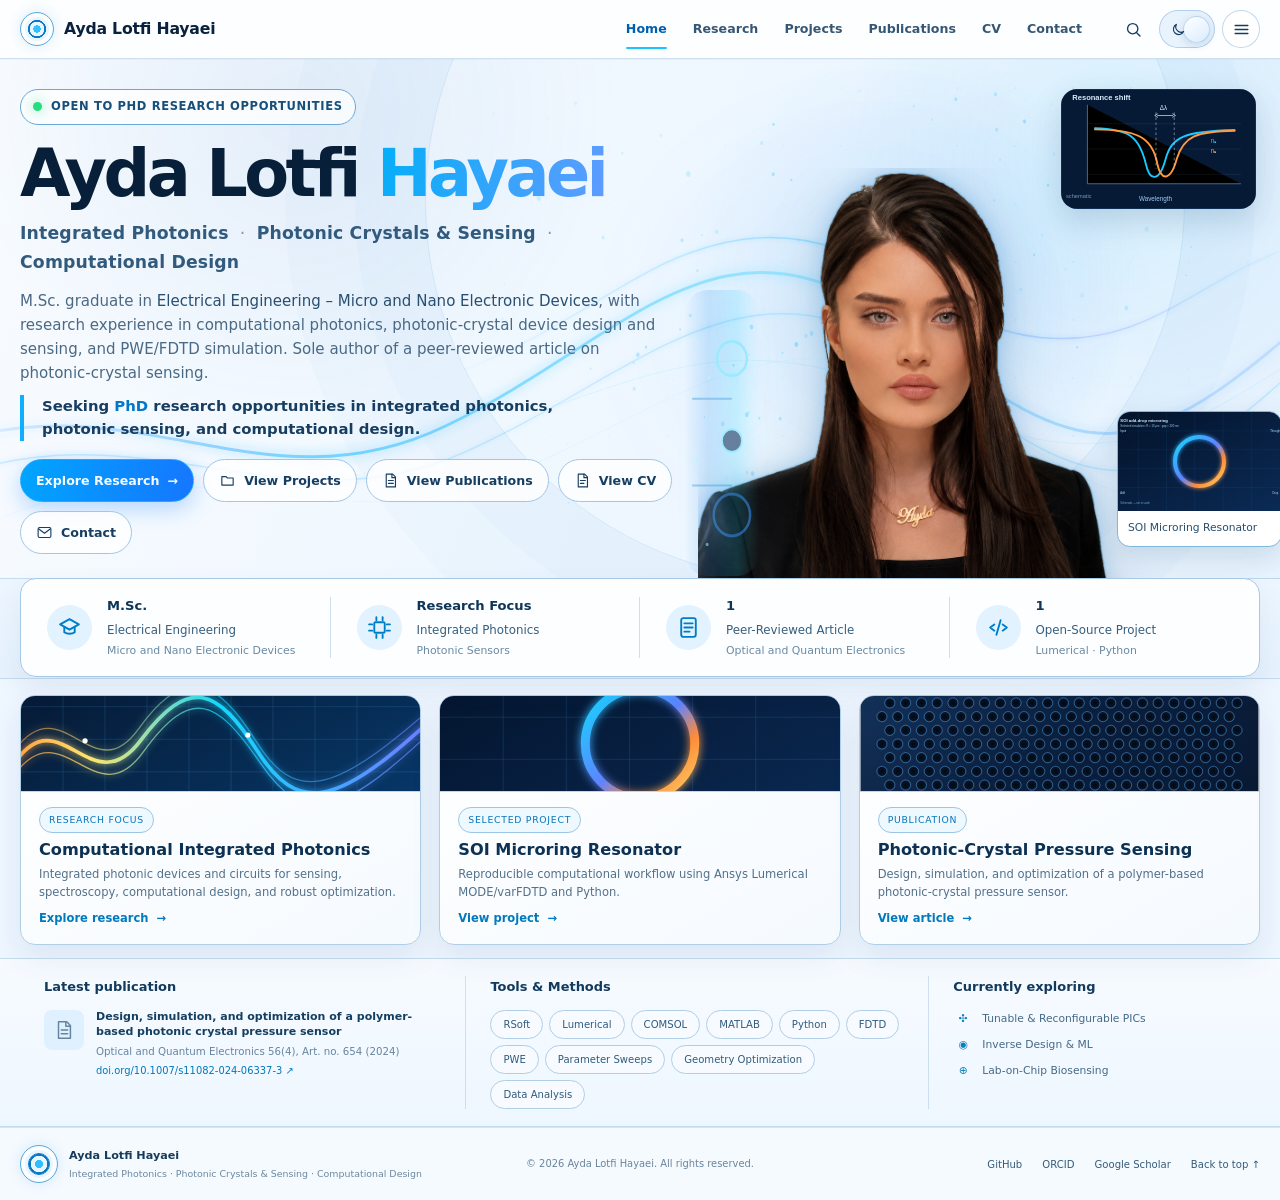
==== commit 05b89311: "Sync website with CV v16" ====
--- a/index.html
+++ b/index.html
@@ -81,8 +81,8 @@
 <div class="v3-hero__copy">
 <p class="v3-status"><span aria-hidden="true"></span>Open to PhD research opportunities</p>
 <h1 id="hero-title">Ayda Lotfi <span>Hayaei</span></h1>
-<p class="v3-identity">Integrated Photonics <b>·</b> Photonic Sensors <b>·</b> Computational Design</p>
-<p class="v3-summary">M.Sc. graduate in <strong>Electrical Engineering – Micro and Nano Electronic Devices</strong>, with research experience in computational photonics and a sole-authored peer-reviewed article on photonic-crystal pressure sensing.</p>
+<p class="v3-identity">Integrated Photonics <b>·</b> Photonic Crystals &amp; Sensing <b>·</b> Computational Design</p>
+<p class="v3-summary">M.Sc. graduate in <strong>Electrical Engineering – Micro and Nano Electronic Devices</strong>, with research experience in computational photonics, photonic-crystal device design and sensing, and PWE/FDTD simulation. Sole author of a peer-reviewed article on photonic-crystal sensing.</p>
 <p class="v3-goal">Seeking <em>PhD</em> research opportunities in integrated photonics, photonic sensing, and computational design.</p>
 <div aria-label="Primary actions" class="v3-actions">
 <a class="v3-button v3-button--primary" href="/research/">Explore Research <span aria-hidden="true">→</span></a>
@@ -105,7 +105,7 @@
 <div class="v3-metrics__inner">
 <article><span class="v3-metric-icon"><svg aria-hidden="true" viewbox="0 0 24 24"><path d="m3 9 9-5 9 5-9 5-9-5Z"></path><path d="M7 12v4.5c2.5 2 7.5 2 10 0V12"></path></svg></span><div><strong>M.Sc.</strong><span>Electrical Engineering</span><small>Micro and Nano Electronic Devices</small></div></article>
 <article><span class="v3-metric-icon"><svg aria-hidden="true" viewbox="0 0 24 24"><rect height="10" rx="1" width="10" x="7" y="7"></rect><path d="M9 2v3M15 2v3M9 19v3M15 19v3M2 9h3M2 15h3M19 9h3M19 15h3"></path></svg></span><div><strong>Research Focus</strong><span>Integrated Photonics</span><small>Photonic Sensors</small></div></article>
-<article><span class="v3-metric-icon"><svg aria-hidden="true" viewbox="0 0 24 24"><rect height="18" rx="2" width="14" x="5" y="3"></rect><path d="M8 8h8M8 12h8M8 16h5"></path></svg></span><div><strong>1</strong><span>Peer-Reviewed Article</span><small>Optical &amp; Quantum Electronics</small></div></article>
+<article><span class="v3-metric-icon"><svg aria-hidden="true" viewbox="0 0 24 24"><rect height="18" rx="2" width="14" x="5" y="3"></rect><path d="M8 8h8M8 12h8M8 16h5"></path></svg></span><div><strong>1</strong><span>Peer-Reviewed Article</span><small>Optical and Quantum Electronics</small></div></article>
 <article><span class="v3-metric-icon"><svg aria-hidden="true" viewbox="0 0 24 24"><path d="m8 9-4 3 4 3M16 9l4 3-4 3M14 5l-4 14"></path></svg></span><div><strong>1</strong><span>Open-Source Project</span><small>Lumerical · Python</small></div></article>
 </div>
 </section>
@@ -142,7 +142,7 @@
 </main>
 <footer class="v3-footer">
 <div class="v3-footer__inner">
-<div class="v3-footer__identity"><span aria-hidden="true" class="site-brand__mark"><span></span></span><p><strong>Ayda Lotfi Hayaei</strong><span>Integrated Photonics · Photonic Sensors · Computational Design</span></p></div>
+<div class="v3-footer__identity"><span aria-hidden="true" class="site-brand__mark"><span></span></span><p><strong>Ayda Lotfi Hayaei</strong><span>Integrated Photonics · Photonic Crystals &amp; Sensing · Computational Design</span></p></div>
 <p class="v3-footer__copyright">© 2026 Ayda Lotfi Hayaei. All rights reserved.</p>
 <nav aria-label="Academic profile links" class="v3-footer__links">
 <a href="https://github.com/aydalotfihayaei" rel="noopener noreferrer" target="_blank">GitHub</a>
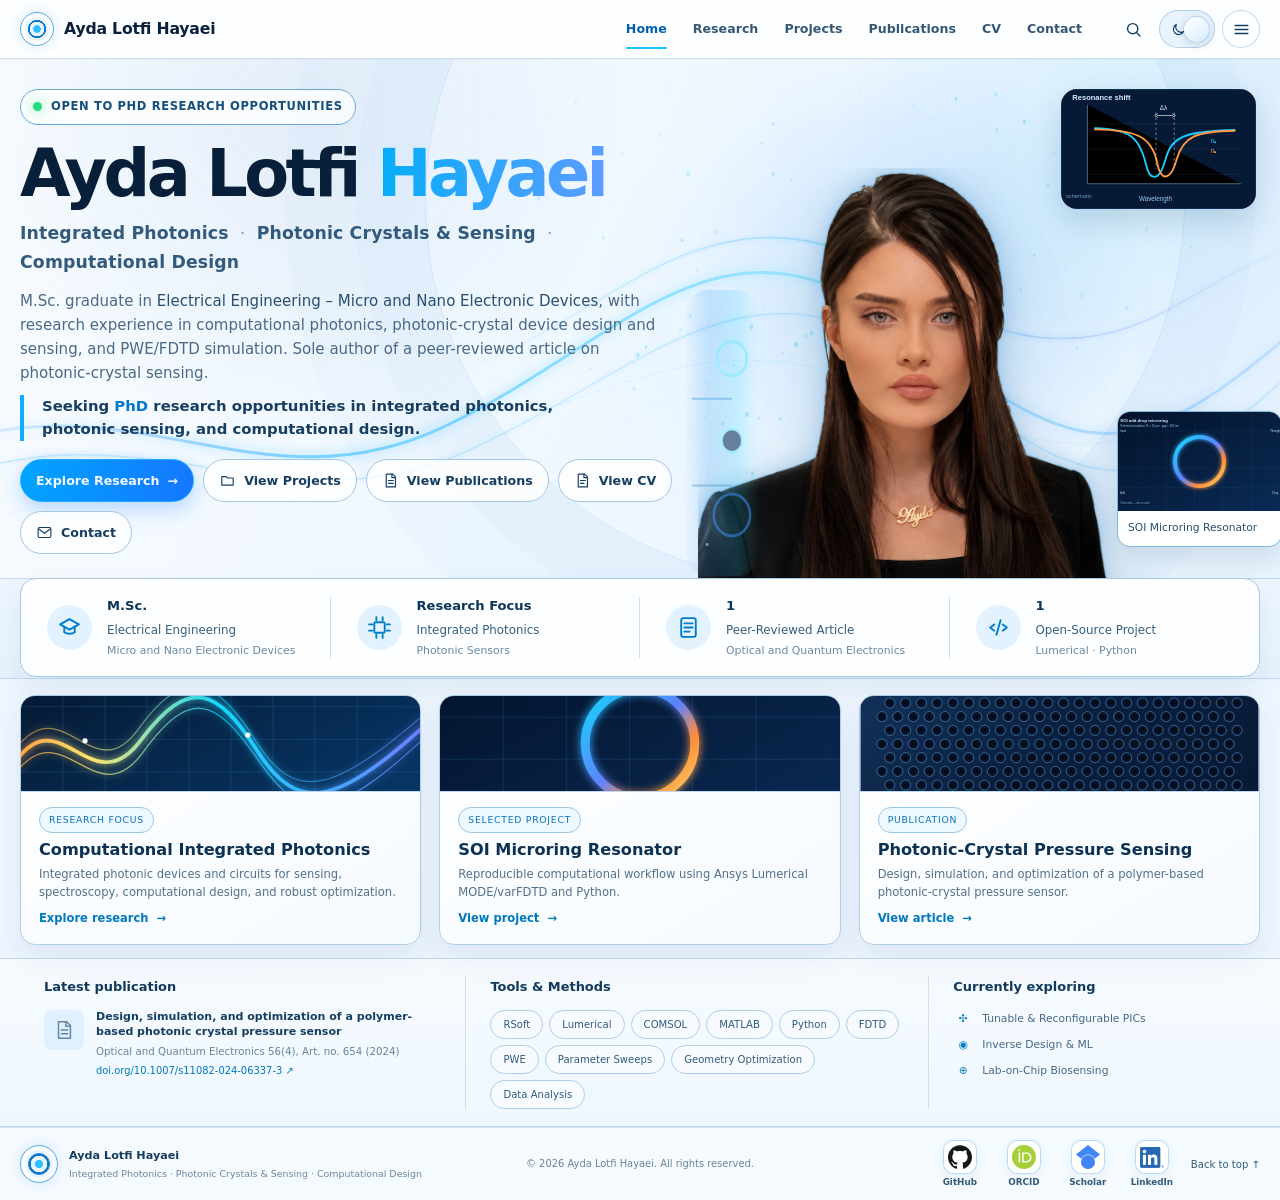
==== commit bc570095: "Polish contact UI, profile links, footer, and search image" ====
--- a/index.html
+++ b/index.html
@@ -8,23 +8,46 @@
 <meta content="light dark" name="color-scheme"/>
 <meta content="#eef6ff" name="theme-color"/>
 <title>Ayda Lotfi Hayaei | Integrated Photonics &amp; Photonic Sensors</title>
+<link rel="canonical" href="https://aydalotfihayaei.com/"/>
+<meta name="robots" content="max-image-preview:large"/>
+<meta property="og:image" content="https://aydalotfihayaei.com/assets/images/ayda-search-profile-square.png"/>
+<meta property="og:image:alt" content="Portrait of Ayda Lotfi Hayaei"/>
+
 <link href="/favicon.svg" rel="icon" type="image/svg+xml"/>
 <link href="/favicon.ico" rel="icon" sizes="any"/>
 <script>(function(){document.documentElement.classList.add('js');try{var s=localStorage.getItem('ayda-theme');document.documentElement.dataset.theme=s||'light';}catch(e){document.documentElement.dataset.theme='light';}})();</script>
 <link href="/assets/css/main.css" rel="stylesheet"/>
-<script type="application/ld+json">{
-  "@context":"https://schema.org",
-  "@type":"Person",
-  "name":"Ayda Lotfi Hayaei",
-  "url":"https://aydalotfihayaei.github.io/",
-  "email":"mailto:ayda.lotfi.hayaei@gmail.com",
-  "sameAs":[
-    "https://orcid.org/0009-0008-3706-7934",
-    "https://scholar.google.com/citations?user=SgECeIUAAAAJ",
-    "https://github.com/aydalotfihayaei"
-  ],
-  "knowsAbout":["Integrated photonics","Photonic sensors","Computational photonics","Photonic crystals","Microring resonators"]
-}</script>
+<script type="application/ld+json">
+{
+  "@context": "https://schema.org",
+  "@type": "ProfilePage",
+  "url": "https://aydalotfihayaei.com/",
+  "primaryImageOfPage": {
+    "@type": "ImageObject",
+    "url": "https://aydalotfihayaei.com/assets/images/ayda-search-profile-square.png"
+  },
+  "mainEntity": {
+    "@type": "Person",
+    "name": "Ayda Lotfi Hayaei",
+    "url": "https://aydalotfihayaei.com/",
+    "image": "https://aydalotfihayaei.com/assets/images/ayda-search-profile-square.png",
+    "email": "mailto:ayda.lotfi.hayaei@gmail.com",
+    "sameAs": [
+      "https://orcid.org/0009-0008-3706-7934",
+      "https://scholar.google.com/citations?user=SgECeIUAAAAJ",
+      "https://github.com/aydalotfihayaei",
+      "https://www.linkedin.com/in/ayda-lotfi-hayaei/"
+    ],
+    "knowsAbout": [
+      "Integrated photonics",
+      "Photonic sensors",
+      "Computational photonics",
+      "Photonic crystals",
+      "Microring resonators"
+    ]
+  }
+}
+</script>
 </head>
 <body class="home-v3" id="top">
 <a class="skip-link" href="#main-content">Skip to main content</a>
@@ -145,10 +168,51 @@
 <div class="v3-footer__identity"><span aria-hidden="true" class="site-brand__mark"><span></span></span><p><strong>Ayda Lotfi Hayaei</strong><span>Integrated Photonics · Photonic Crystals &amp; Sensing · Computational Design</span></p></div>
 <p class="v3-footer__copyright">© 2026 Ayda Lotfi Hayaei. All rights reserved.</p>
 <nav aria-label="Academic profile links" class="v3-footer__links">
-<a href="https://github.com/aydalotfihayaei" rel="noopener noreferrer" target="_blank">GitHub</a>
-<a href="https://orcid.org/0009-0008-3706-7934" rel="noopener noreferrer" target="_blank">ORCID</a>
-<a href="https://scholar.google.com/citations?user=SgECeIUAAAAJ" rel="noopener noreferrer" target="_blank">Google Scholar</a>
-<a href="#top">Back to top ↑</a>
+
+  <a class="v5-footer-social-link"
+     href="https://github.com/aydalotfihayaei"
+     target="_blank"
+     rel="noopener noreferrer">
+    <span class="v5-footer-social-icon" aria-hidden="true">
+      <img src="/assets/images/brands/github.svg" alt="">
+    </span>
+    <span class="v5-footer-social-label">GitHub</span>
+  </a>
+
+  <a class="v5-footer-social-link"
+     href="https://orcid.org/0009-0008-3706-7934"
+     target="_blank"
+     rel="noopener noreferrer">
+    <span class="v5-footer-social-icon" aria-hidden="true">
+      <img src="/assets/images/brands/orcid.svg" alt="">
+    </span>
+    <span class="v5-footer-social-label">ORCID</span>
+  </a>
+
+  <a class="v5-footer-social-link"
+     href="https://scholar.google.com/citations?user=SgECeIUAAAAJ"
+     target="_blank"
+     rel="noopener noreferrer">
+    <span class="v5-footer-social-icon" aria-hidden="true">
+      <img src="/assets/images/brands/google-scholar.svg" alt="">
+    </span>
+    <span class="v5-footer-social-label">Scholar</span>
+  </a>
+
+  <a class="v5-footer-social-link"
+     href="https://www.linkedin.com/in/ayda-lotfi-hayaei/"
+     target="_blank"
+     rel="noopener noreferrer">
+    <span class="v5-footer-social-icon" aria-hidden="true">
+      <img src="/assets/images/brands/linkedin.png" alt="">
+    </span>
+    <span class="v5-footer-social-label">LinkedIn</span>
+  </a>
+
+  <a class="v5-footer-back" href="#top">
+    Back to top <span aria-hidden="true">&uarr;</span>
+  </a>
+
 </nav>
 </div>
 </footer>
--- a/assets/css/main.css
+++ b/assets/css/main.css
@@ -2890,7 +2890,7 @@
 
 .contact-profiles__grid {
   display: grid;
-  grid-template-columns: repeat(3, minmax(0, 1fr));
+  grid-template-columns: repeat(4, minmax(0, 1fr));
   gap: 18px;
   margin: 0;
   padding: 0;
@@ -5684,3 +5684,507 @@
   opacity:1 !important;
   transform:none !important;
 }
+
+
+/* Contact brand profiles v6 */
+.contact-profile-card__icon img {
+  display: block;
+  width: 22px;
+  height: 22px;
+  object-fit: contain;
+}
+
+/* Five-profile contact orbit:
+   Email left, ORCID top, Scholar right,
+   GitHub lower-left, LinkedIn lower-right. */
+.v4-contact-orbit a:nth-of-type(4) {
+  left: 28px;
+  right: auto;
+  top: auto;
+  bottom: -12px;
+}
+
+.v4-contact-orbit a:nth-of-type(5) {
+  left: auto;
+  right: 20px;
+  top: auto;
+  bottom: -12px;
+}
+
+
+/* Contact polish v7 */
+
+/* Compact, balanced academic-profile cards */
+.contact-profiles__grid > li {
+  display: flex;
+  min-width: 0;
+}
+
+.contact-profile-card {
+  width: 100%;
+  height: auto;
+  min-height: 205px;
+  padding: 22px;
+  gap: 14px;
+  justify-content: flex-start;
+}
+
+.contact-profile-card__description {
+  margin-top: auto;
+}
+
+.contact-profile-card__icon {
+  width: 42px;
+  height: 42px;
+  border-radius: 13px;
+}
+
+.contact-profile-card__icon img {
+  width: 22px;
+  height: 22px;
+  object-fit: contain;
+}
+
+/* Refined academic-profile orbit */
+.v4-contact-orbit {
+  width: 310px;
+  height: 252px;
+  border: 0;
+  background:
+    radial-gradient(circle at 50% 50%,
+      rgba(22,170,247,.11) 0 17%,
+      transparent 18% 34%,
+      rgba(22,170,247,.055) 35% 36%,
+      transparent 37% 100%);
+}
+
+.v4-contact-orbit::before {
+  inset: 38px 24px;
+  border: 1px solid rgba(76, 205, 239, .38);
+  box-shadow:
+    0 0 0 18px rgba(76,205,239,.025),
+    inset 0 0 28px rgba(14,165,233,.035);
+}
+
+.v4-contact-orbit::after {
+  inset: 68px 58px;
+  border: 1px solid rgba(76, 205, 239, .28);
+}
+
+.v4-contact-orbit a {
+  min-width: 82px;
+  min-height: 42px;
+  padding: 7px 10px;
+  display: inline-flex;
+  grid-auto-flow: column;
+  grid-template-columns: none;
+  align-items: center;
+  justify-content: center;
+  gap: 7px;
+  border-color: rgba(83, 171, 221, .55);
+  background: rgba(255,255,255,.96);
+  box-shadow:
+    0 8px 22px rgba(31,83,123,.10),
+    inset 0 1px 0 rgba(255,255,255,.75);
+  backdrop-filter: blur(8px);
+}
+
+.v4-contact-orbit a img,
+.v4-contact-orbit .v4-orbit-icon {
+  width: 19px;
+  height: 19px;
+  flex: 0 0 19px;
+  object-fit: contain;
+}
+
+.v4-contact-orbit .v4-orbit-icon {
+  display: grid;
+  place-items: center;
+  color: #0d8fe8;
+}
+
+.v4-contact-orbit .v4-orbit-icon svg {
+  width: 18px;
+  height: 18px;
+  fill: none;
+  stroke: currentColor;
+  stroke-width: 1.8;
+  stroke-linecap: round;
+  stroke-linejoin: round;
+}
+
+.v4-contact-orbit a span:last-child {
+  font-size: .66rem;
+  font-weight: 750;
+}
+
+.v4-contact-orbit a:nth-of-type(1) {
+  left: -14px;
+  top: 105px;
+}
+
+.v4-contact-orbit a:nth-of-type(2) {
+  left: 50%;
+  right: auto;
+  top: -12px;
+  transform: translateX(-50%);
+}
+
+.v4-contact-orbit a:nth-of-type(3) {
+  left: auto;
+  right: -14px;
+  top: 105px;
+}
+
+.v4-contact-orbit a:nth-of-type(4) {
+  left: 24px;
+  right: auto;
+  top: auto;
+  bottom: -10px;
+}
+
+.v4-contact-orbit a:nth-of-type(5) {
+  left: auto;
+  right: 18px;
+  top: auto;
+  bottom: -10px;
+}
+
+html[data-theme="dark"] .v4-contact-orbit a {
+  background: rgba(6,29,59,.96);
+}
+
+@media (max-width: 680px) {
+  .contact-profile-card {
+    min-height: 185px;
+  }
+}
+
+
+/* Contact metrics polish v8 */
+
+.v5-page-metrics .v3-metrics__inner {
+  grid-template-columns: repeat(5, minmax(0, 1fr));
+  gap: 10px;
+}
+
+.v5-page-metrics .v3-metric {
+  min-width: 0;
+  min-height: 112px;
+  display: grid;
+  grid-template-columns: 38px minmax(0, 1fr);
+  align-items: start;
+  gap: 11px;
+  padding: 14px 13px;
+}
+
+.v5-page-metrics .v3-metric-icon {
+  margin: 0;
+  flex: none;
+}
+
+.v5-page-metrics .v5-metric-copy {
+  min-width: 0;
+  display: flex;
+  flex-direction: column;
+  align-items: flex-start;
+  gap: 4px;
+}
+
+.v5-page-metrics .v5-metric-label,
+.v5-page-metrics .v5-metric-value,
+.v5-page-metrics .v5-metric-note {
+  display: block;
+  width: 100%;
+  min-width: 0;
+  margin: 0;
+}
+
+.v5-page-metrics .v5-metric-label {
+  font-size: .68rem;
+  line-height: 1.25;
+  font-weight: 750;
+  color: var(--color-text);
+}
+
+.v5-page-metrics .v5-metric-value {
+  font-size: .70rem;
+  line-height: 1.35;
+  font-weight: 800;
+  overflow-wrap: anywhere;
+}
+
+.v5-page-metrics .v5-metric-value a {
+  color: inherit;
+  text-decoration: none;
+}
+
+.v5-page-metrics .v5-metric-value a:hover,
+.v5-page-metrics .v5-metric-value a:focus-visible {
+  color: var(--color-accent);
+  text-decoration: underline;
+  text-underline-offset: 3px;
+}
+
+.v5-page-metrics .v5-metric-note {
+  font-size: .61rem;
+  line-height: 1.4;
+  color: var(--color-text-muted);
+}
+
+@media (max-width: 900px) {
+  .v5-page-metrics .v3-metrics__inner {
+    grid-template-columns: repeat(2, minmax(0, 1fr));
+  }
+}
+
+@media (max-width: 520px) {
+  .v5-page-metrics .v3-metrics__inner {
+    grid-template-columns: 1fr;
+  }
+
+  .v5-page-metrics .v3-metric {
+    min-height: 96px;
+  }
+}
+
+
+/* Global footer social icons v9 */
+
+.v3-footer__links {
+  display: flex;
+  flex-wrap: wrap;
+  align-items: center;
+  justify-content: flex-end;
+  gap: 10px;
+}
+
+.v3-footer__links .v5-footer-social-link {
+  width: 36px;
+  height: 36px;
+  flex: 0 0 36px;
+  padding: 0;
+  display: inline-grid;
+  place-items: center;
+  border: 1px solid rgba(91, 178, 226, .42);
+  border-radius: 11px;
+  background: rgba(255, 255, 255, .78);
+  box-shadow:
+    0 4px 14px rgba(31, 83, 123, .06),
+    inset 0 1px 0 rgba(255, 255, 255, .86);
+  text-decoration: none;
+  transition:
+    transform .16s ease,
+    border-color .16s ease,
+    background-color .16s ease,
+    box-shadow .16s ease;
+}
+
+.v3-footer__links .v5-footer-social-link img {
+  display: block;
+  width: 24px;
+  height: 24px;
+  object-fit: contain;
+}
+
+.v3-footer__links .v5-footer-social-link:hover {
+  transform: translateY(-2px);
+  border-color: rgba(14, 165, 233, .72);
+  background: #fff;
+  box-shadow:
+    0 7px 18px rgba(31, 83, 123, .11),
+    inset 0 1px 0 rgba(255, 255, 255, .92);
+}
+
+.v3-footer__links .v5-footer-social-link:focus-visible {
+  outline: 2px solid var(--color-accent);
+  outline-offset: 3px;
+}
+
+html[data-theme="dark"] .v3-footer__links .v5-footer-social-link {
+  background: rgba(255, 255, 255, .94);
+  border-color: rgba(91, 178, 226, .34);
+}
+
+@media (max-width: 560px) {
+  .v3-footer__links {
+    justify-content: center;
+    gap: 9px;
+  }
+
+  .v3-footer__links .v5-footer-social-link {
+    width: 34px;
+    height: 34px;
+    flex-basis: 34px;
+  }
+
+  .v3-footer__links .v5-footer-social-link img {
+    width: 22px;
+    height: 22px;
+  }
+}
+
+
+/* Footer labels + adaptive metrics + footer-safe floating top v10 */
+
+/* ----------------------------------------------------------
+   Footer social links: icon above, visible name below
+---------------------------------------------------------- */
+
+.v3-footer__links {
+  align-items: center;
+  gap: 6px;
+}
+
+.v3-footer__links .v5-footer-social-link {
+  width: 58px;
+  height: auto;
+  min-height: 52px;
+  flex: 0 0 58px;
+  padding: 2px 2px 0;
+  display: inline-flex;
+  flex-direction: column;
+  align-items: center;
+  justify-content: flex-start;
+  gap: 4px;
+  border: 0;
+  border-radius: 0;
+  background: transparent;
+  box-shadow: none;
+  color: var(--color-text-muted);
+  text-decoration: none;
+  transform: none;
+}
+
+.v3-footer__links .v5-footer-social-link:hover {
+  border: 0;
+  background: transparent;
+  box-shadow: none;
+  transform: none;
+  color: var(--color-accent);
+}
+
+.v5-footer-social-icon {
+  width: 34px;
+  height: 34px;
+  display: grid;
+  place-items: center;
+  border: 1px solid rgba(91, 178, 226, .45);
+  border-radius: 10px;
+  background: rgba(255, 255, 255, .88);
+  box-shadow:
+    0 4px 13px rgba(31, 83, 123, .06),
+    inset 0 1px 0 rgba(255, 255, 255, .9);
+  transition:
+    transform .16s ease,
+    border-color .16s ease,
+    box-shadow .16s ease;
+}
+
+.v5-footer-social-icon img {
+  display: block;
+  width: 22px;
+  height: 22px;
+  object-fit: contain;
+}
+
+.v5-footer-social-link:hover .v5-footer-social-icon {
+  transform: translateY(-2px);
+  border-color: rgba(14, 165, 233, .72);
+  box-shadow:
+    0 7px 17px rgba(31, 83, 123, .11),
+    inset 0 1px 0 rgba(255, 255, 255, .95);
+}
+
+.v5-footer-social-label {
+  display: block;
+  font-size: .55rem;
+  line-height: 1;
+  font-weight: 650;
+  white-space: nowrap;
+  color: inherit;
+}
+
+.v3-footer__links .v5-footer-social-link:focus-visible {
+  outline: 2px solid var(--color-accent);
+  outline-offset: 3px;
+  border-radius: 10px;
+}
+
+html[data-theme="dark"] .v3-footer__links .v5-footer-social-link {
+  border: 0;
+  background: transparent;
+}
+
+html[data-theme="dark"] .v5-footer-social-icon {
+  background: rgba(255, 255, 255, .94);
+}
+
+.v3-footer__links .v5-footer-back {
+  margin-left: 4px;
+  white-space: nowrap;
+}
+
+
+/* ----------------------------------------------------------
+   Metrics:
+   4 items = four equal columns
+   5 items = five equal columns
+   no reserved empty fifth track
+---------------------------------------------------------- */
+
+.v5-page-metrics .v3-metrics__inner {
+  grid-template-columns:
+    repeat(auto-fit, minmax(145px, 1fr));
+}
+
+@media (max-width: 900px) {
+  .v5-page-metrics .v3-metrics__inner {
+    grid-template-columns: repeat(2, minmax(0, 1fr));
+  }
+}
+
+@media (max-width: 520px) {
+  .v5-page-metrics .v3-metrics__inner {
+    grid-template-columns: 1fr;
+  }
+}
+
+
+/* ----------------------------------------------------------
+   Floating Back-to-top:
+   disappear when actual footer is visible
+---------------------------------------------------------- */
+
+.floating-top.is-footer-visible {
+  opacity: 0 !important;
+  visibility: hidden !important;
+  pointer-events: none !important;
+  transform: translateY(10px) !important;
+}
+
+@media (max-width: 560px) {
+  .v3-footer__links {
+    justify-content: center;
+    gap: 5px;
+  }
+
+  .v3-footer__links .v5-footer-social-link {
+    width: 54px;
+    flex-basis: 54px;
+  }
+
+  .v5-footer-social-icon {
+    width: 32px;
+    height: 32px;
+  }
+
+  .v5-footer-social-icon img {
+    width: 21px;
+    height: 21px;
+  }
+
+  .v5-footer-social-label {
+    font-size: .53rem;
+  }
+}
